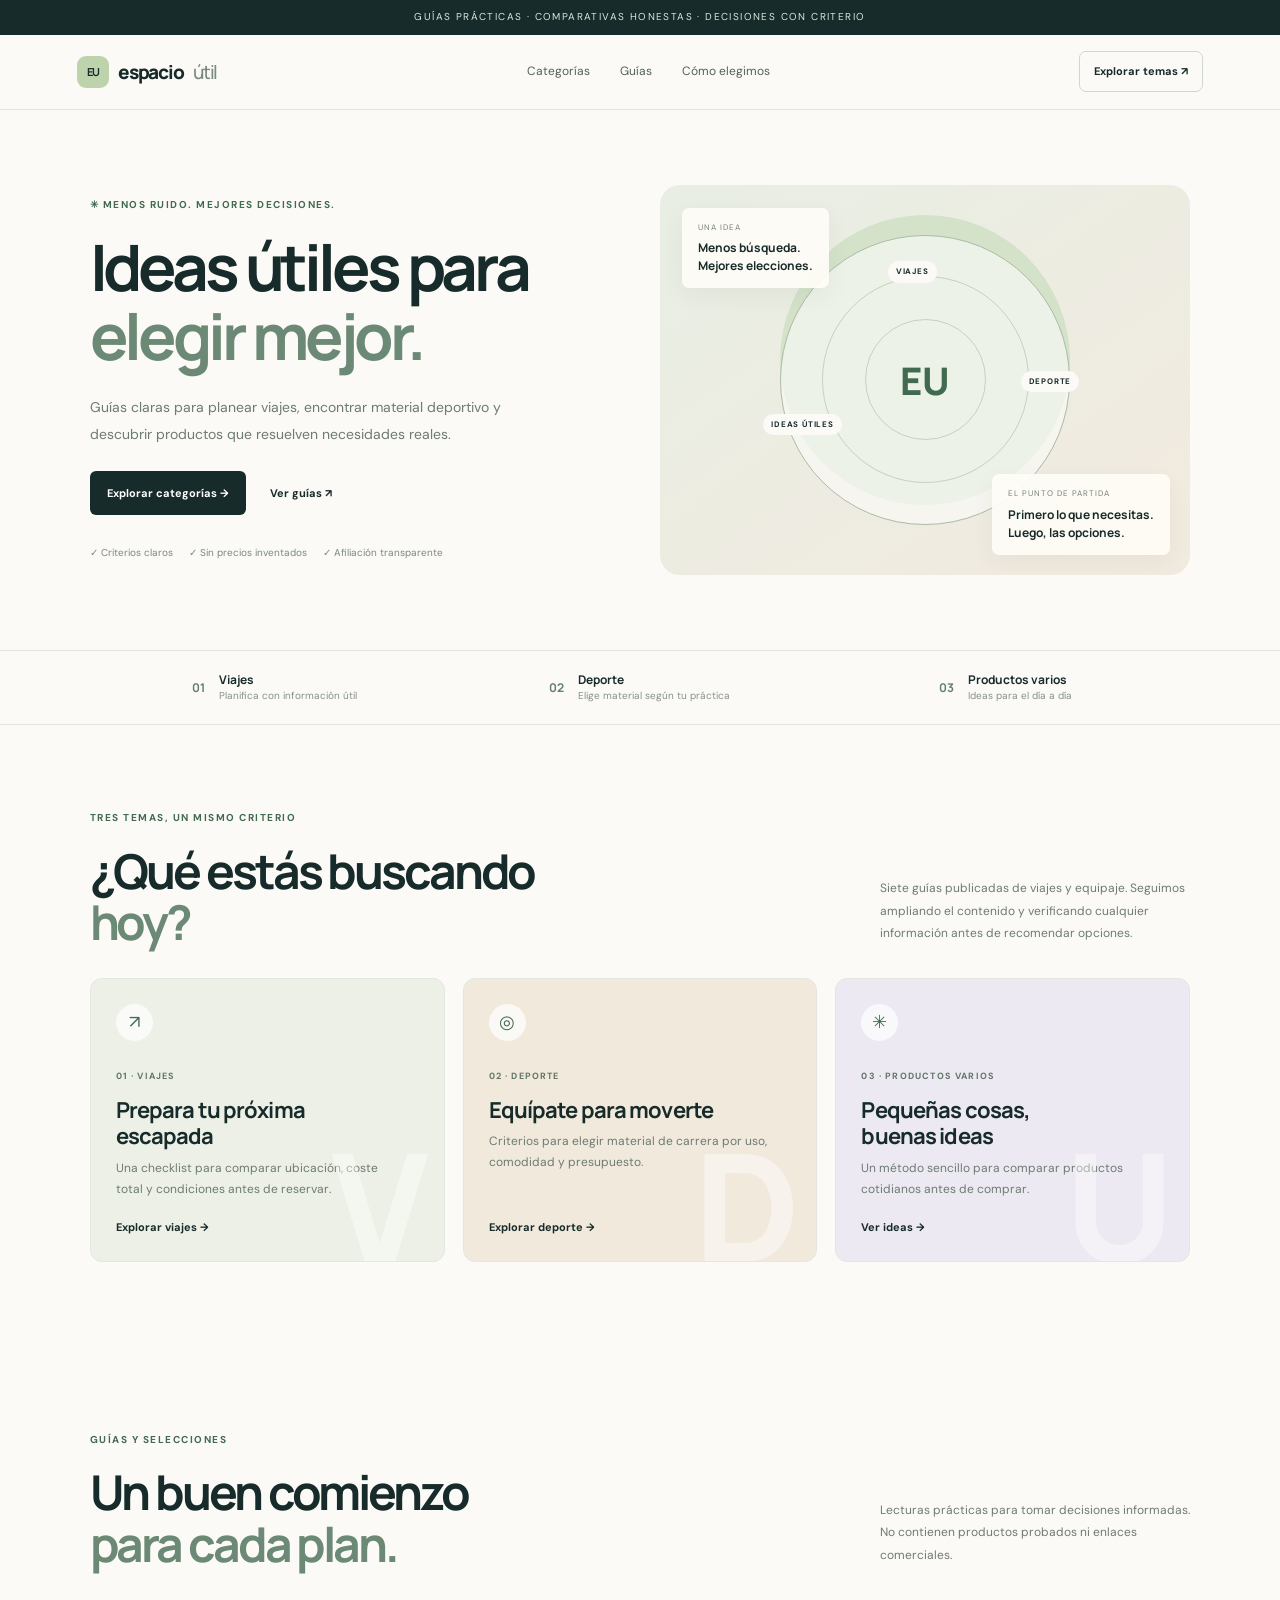
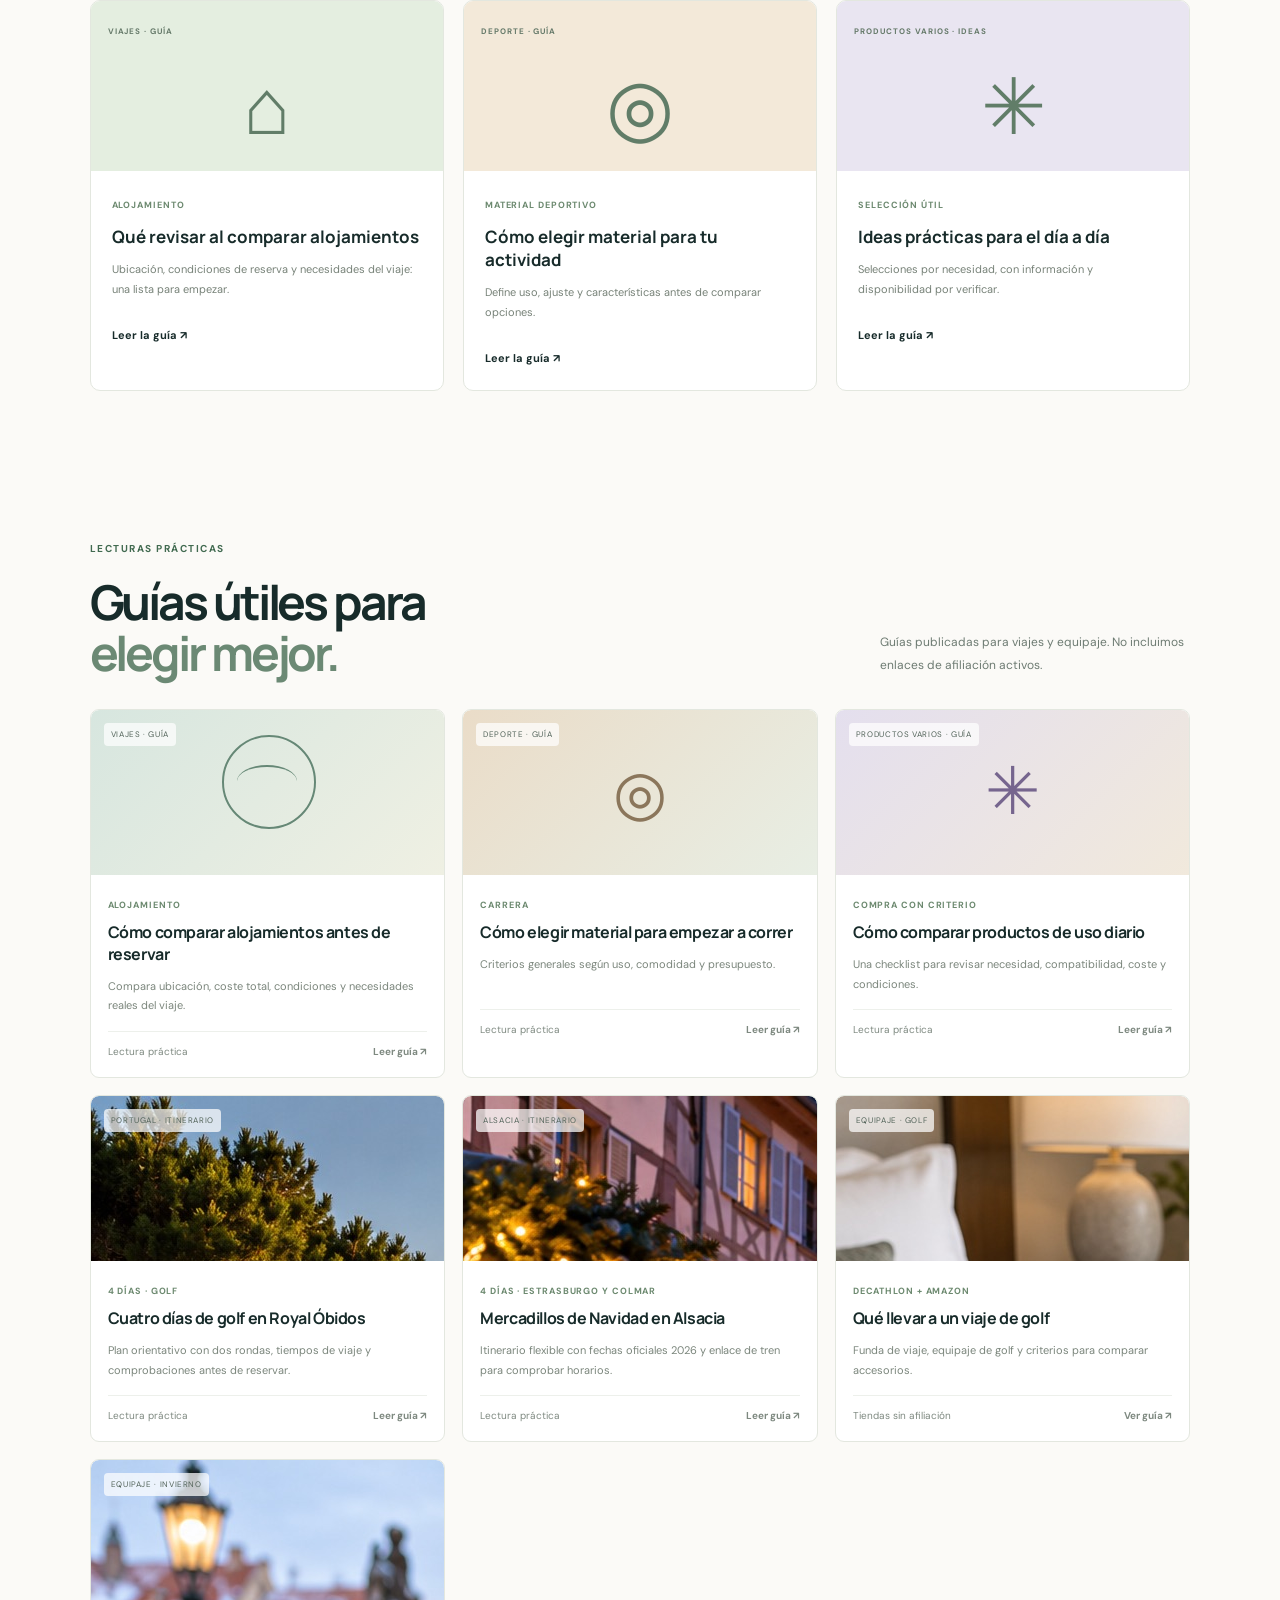
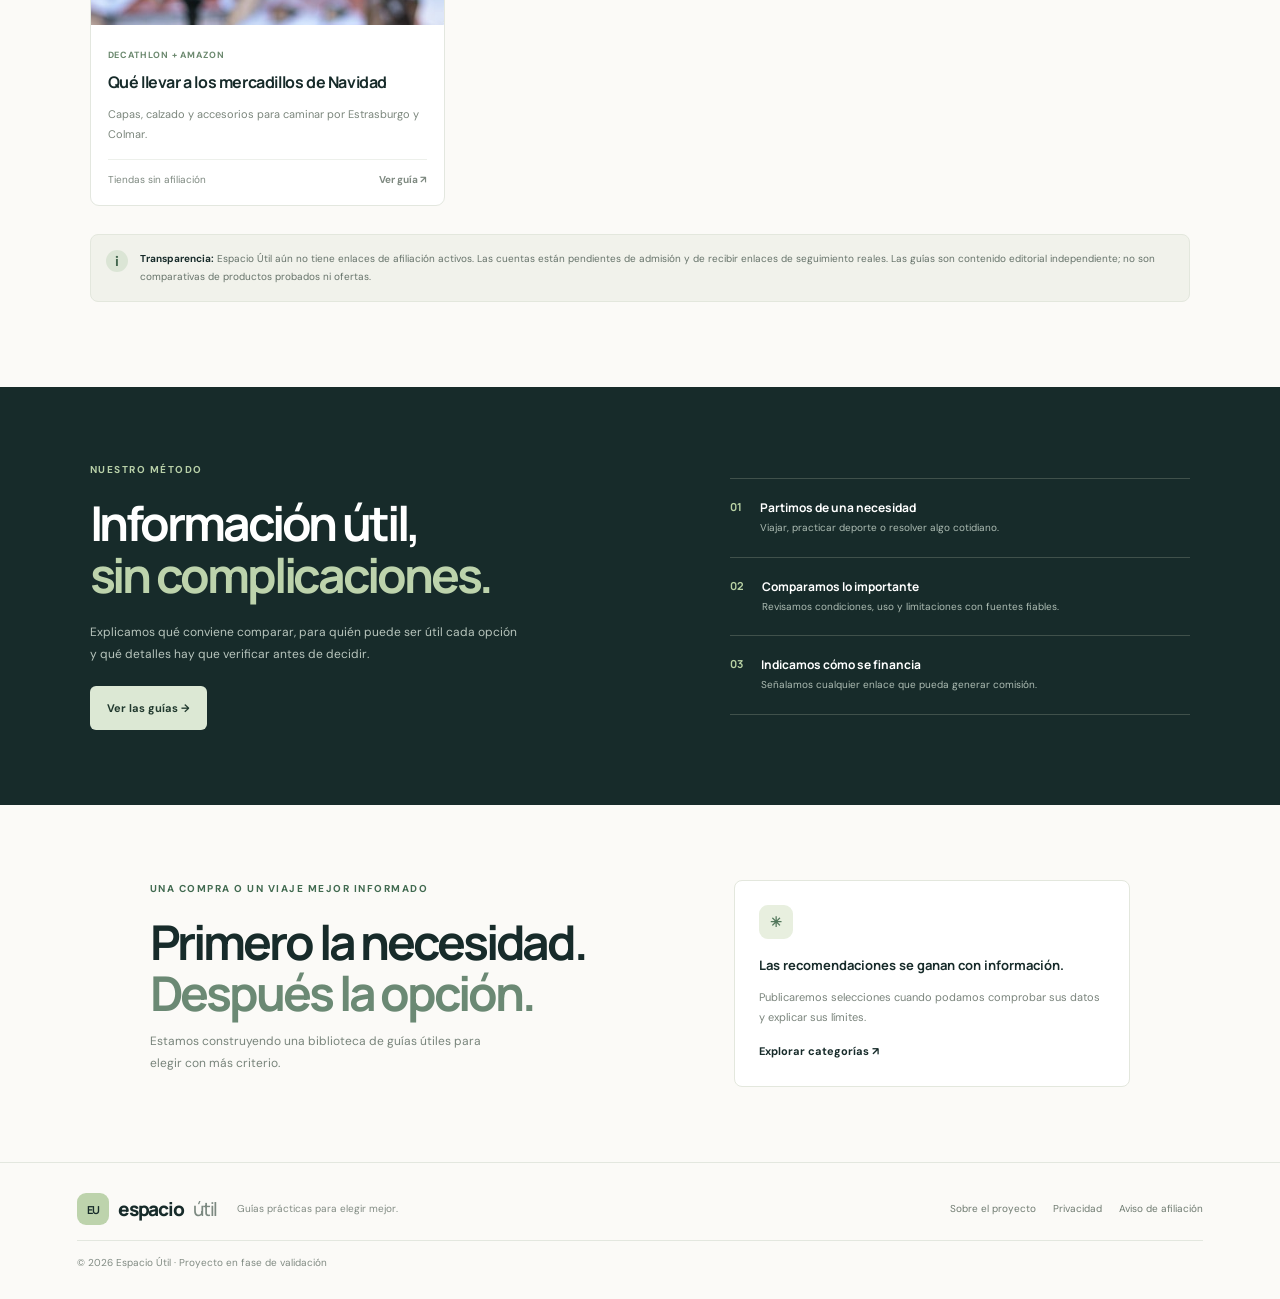
==== index.html @ 09617ba9 "Show editorial images on the guide cards" ====
<!doctype html>
<html lang="es">
<head>
<meta charset="utf-8"><meta name="viewport" content="width=device-width, initial-scale=1">
<meta name="description" content="Guías prácticas de viajes, deporte y productos útiles para elegir con criterio.">
<meta name="theme-color" content="#172b2a">
<title>Espacio Útil | Viajes, deporte y buenas ideas</title>
<link rel="preconnect" href="https://fonts.googleapis.com"><link rel="preconnect" href="https://fonts.gstatic.com" crossorigin>
<link href="https://fonts.googleapis.com/css2?family=DM+Sans:wght@400;500;600;700&family=Manrope:wght@500;600;700;800&display=swap" rel="stylesheet">
<link rel="stylesheet" href="styles.css"><link rel="stylesheet" href="categories.css?v=20261016-fotos">
</head>
<body>
<div class="top">GUÍAS PRÁCTICAS · COMPARATIVAS HONESTAS · DECISIONES CON CRITERIO</div>
<header><a class="brand" href="index.html"><b>EU</b> espacio<span>útil</span></a><nav id="nav"><a href="#categorias">Categorías</a><a href="#guias">Guías</a><a href="#metodo">Cómo elegimos</a></nav><a class="headcta" href="#categorias">Explorar temas ↗</a><button id="menu" aria-label="Abrir menú" aria-expanded="false">☰</button></header>
<main>
<section class="hero"><div><p class="eyebrow">✳ MENOS RUIDO. MEJORES DECISIONES.</p><h1>Ideas útiles para<br><em>elegir mejor.</em></h1><p class="intro">Guías claras para planear viajes, encontrar material deportivo y descubrir productos que resuelven necesidades reales.</p><div class="actions"><a class="btn" href="#categorias">Explorar categorías →</a><a class="link" href="#guias">Ver guías ↗</a></div><div class="trust"><span>✓ Criterios claros</span><span>✓ Sin precios inventados</span><span>✓ Afiliación transparente</span></div></div><div class="hero-art category-hero"><div class="note"><small>UNA IDEA</small><b>Menos búsqueda.<br>Mejores elecciones.</b></div><div class="category-orbit"><span>VIAJES</span><span>DEPORTE</span><span>IDEAS ÚTILES</span><b>EU</b></div><div class="tip"><small>EL PUNTO DE PARTIDA</small><b>Primero lo que necesitas.<br>Luego, las opciones.</b></div></div></section>
<section class="strip"><div><b>01</b><span><strong>Viajes</strong><small>Planifica con información útil</small></span></div><div><b>02</b><span><strong>Deporte</strong><small>Elige material según tu práctica</small></span></div><div><b>03</b><span><strong>Productos varios</strong><small>Ideas para el día a día</small></span></div></section>
<section class="section" id="categorias"><div class="heading"><div><p class="eyebrow">TRES TEMAS, UN MISMO CRITERIO</p><h2>¿Qué estás buscando<br><em>hoy?</em></h2></div><p>Siete guías publicadas de viajes y equipaje. Seguimos ampliando el contenido y verificando cualquier información antes de recomendar opciones.</p></div><div class="category-grid"><a class="category-card travel" href="guia-alojamiento.html"><span class="category-icon">↗</span><small>01 · VIAJES</small><h3>Prepara tu próxima escapada</h3><p>Una checklist para comparar ubicación, coste total y condiciones antes de reservar.</p><span class="category-link">Explorar viajes →</span><b class="category-mark">V</b></a><a class="category-card sport" href="guia-correr.html"><span class="category-icon">◎</span><small>02 · DEPORTE</small><h3>Equípate para moverte</h3><p>Criterios para elegir material de carrera por uso, comodidad y presupuesto.</p><span class="category-link">Explorar deporte →</span><b class="category-mark">D</b></a><a class="category-card assorted" href="guia-productos.html"><span class="category-icon">✳</span><small>03 · PRODUCTOS VARIOS</small><h3>Pequeñas cosas, buenas ideas</h3><p>Un método sencillo para comparar productos cotidianos antes de comprar.</p><span class="category-link">Ver ideas →</span><b class="category-mark">U</b></a></div></section><section class="section" id="guias"><div class="heading"><div><p class="eyebrow">GUÍAS Y SELECCIONES</p><h2>Un buen comienzo<br><em>para cada plan.</em></h2></div><p>Lecturas prácticas para tomar decisiones informadas. No contienen productos probados ni enlaces comerciales.</p></div><div class="guides category-guides"><article><div class="visual green"><span>VIAJES · GUÍA</span><div class="guide-symbol">⌂</div></div><div class="pad"><small>ALOJAMIENTO</small><h3>Qué revisar al comparar alojamientos</h3><p>Ubicación, condiciones de reserva y necesidades del viaje: una lista para empezar.</p><a class="arrow" href="guia-alojamiento.html">Leer la guía ↗</a></div></article><article><div class="visual sand"><span>DEPORTE · GUÍA</span><div class="guide-symbol">◎</div></div><div class="pad"><small>MATERIAL DEPORTIVO</small><h3>Cómo elegir material para tu actividad</h3><p>Define uso, ajuste y características antes de comparar opciones.</p><a class="arrow" href="guia-correr.html">Leer la guía ↗</a></div></article><article><div class="visual lilac"><span>PRODUCTOS VARIOS · IDEAS</span><div class="guide-symbol">✳</div></div><div class="pad"><small>SELECCIÓN ÚTIL</small><h3>Ideas prácticas para el día a día</h3><p>Selecciones por necesidad, con información y disponibilidad por verificar.</p><a class="arrow" href="guia-productos.html">Leer la guía ↗</a></div></article></div></section>
<section class="section products" id="productos"><div class="heading"><div><p class="eyebrow">LECTURAS PRÁCTICAS</p><h2>Guías útiles para<br><em>elegir mejor.</em></h2></div><p>Guías publicadas para viajes y equipaje. No incluimos enlaces de afiliación activos.</p></div><div class="grid" id="guias-publicadas">
<article class="product"><a class="guide-product-link" href="guia-alojamiento.html"><div class="art travel"><span class="tag">VIAJES · GUÍA</span><div class="shape travel"></div></div><div class="product-info"><small>ALOJAMIENTO</small><h3>Cómo comparar alojamientos antes de reservar</h3><p>Compara ubicación, coste total, condiciones y necesidades reales del viaje.</p><div class="product-meta"><span>Lectura práctica</span><span class="guide-read">Leer guía ↗</span></div></div></a></article>
<article class="product"><a class="guide-product-link" href="guia-correr.html"><div class="art sport"><span class="tag">DEPORTE · GUÍA</span><div class="shape sport"></div></div><div class="product-info"><small>CARRERA</small><h3>Cómo elegir material para empezar a correr</h3><p>Criterios generales según uso, comodidad y presupuesto.</p><div class="product-meta"><span>Lectura práctica</span><span class="guide-read">Leer guía ↗</span></div></div></a></article>
<article class="product"><a class="guide-product-link" href="guia-productos.html"><div class="art useful"><span class="tag">PRODUCTOS VARIOS · GUÍA</span><div class="shape useful"></div></div><div class="product-info"><small>COMPRA CON CRITERIO</small><h3>Cómo comparar productos de uso diario</h3><p>Una checklist para revisar necesidad, compatibilidad, coste y condiciones.</p><div class="product-meta"><span>Lectura práctica</span><span class="guide-read">Leer guía ↗</span></div></div></a></article>
<article class="product"><a class="guide-product-link" href="viaje-golf-royal-obidos.html"><div class="art travel"><span class="tag">PORTUGAL · ITINERARIO</span><img class="guide-card-photo" src="assets/golf-royal-obidos.jpg" alt="" loading="lazy" width="1536" height="1024"></div><div class="product-info"><small>4 DÍAS · GOLF</small><h3>Cuatro días de golf en Royal Óbidos</h3><p>Plan orientativo con dos rondas, tiempos de viaje y comprobaciones antes de reservar.</p><div class="product-meta"><span>Lectura práctica</span><span class="guide-read">Leer guía ↗</span></div></div></a></article>
<article class="product"><a class="guide-product-link" href="mercadillos-navidad-alsacia.html"><div class="art travel"><span class="tag">ALSACIA · ITINERARIO</span><img class="guide-card-photo" src="assets/mercadillos-alsacia.jpg" alt="" loading="lazy" width="1536" height="1024"></div><div class="product-info"><small>4 DÍAS · ESTRASBURGO Y COLMAR</small><h3>Mercadillos de Navidad en Alsacia</h3><p>Itinerario flexible con fechas oficiales 2026 y enlace de tren para comprobar horarios.</p><div class="product-meta"><span>Lectura práctica</span><span class="guide-read">Leer guía ↗</span></div></div></a></article>
<article class="product"><a class="guide-product-link" href="equipaje-golf-portugal.html"><div class="art sport"><span class="tag">EQUIPAJE · GOLF</span><img class="guide-card-photo" src="assets/equipaje-golf.jpg" alt="" loading="lazy" width="1536" height="1024"></div><div class="product-info"><small>DECATHLON + AMAZON</small><h3>Qué llevar a un viaje de golf</h3><p>Funda de viaje, equipaje de golf y criterios para comparar accesorios.</p><div class="product-meta"><span>Tiendas sin afiliación</span><span class="guide-read">Ver guía ↗</span></div></div></a></article>
<article class="product"><a class="guide-product-link" href="equipaje-mercadillos-navidad.html"><div class="art useful"><span class="tag">EQUIPAJE · INVIERNO</span><img class="guide-card-photo" src="assets/equipaje-invierno.jpg" alt="" loading="lazy" width="1536" height="1024"></div><div class="product-info"><small>DECATHLON + AMAZON</small><h3>Qué llevar a los mercadillos de Navidad</h3><p>Capas, calzado y accesorios para caminar por Estrasburgo y Colmar.</p><div class="product-meta"><span>Tiendas sin afiliación</span><span class="guide-read">Ver guía ↗</span></div></div></a></article></div><aside id="transparencia"><b>i</b><p><strong>Transparencia:</strong> Espacio Útil aún no tiene enlaces de afiliación activos. Las cuentas están pendientes de admisión y de recibir enlaces de seguimiento reales. Las guías son contenido editorial independiente; no son comparativas de productos probados ni ofertas.</p></aside></section>
<section class="method" id="metodo"><div><p class="eyebrow">NUESTRO MÉTODO</p><h2>Información útil,<br><em>sin complicaciones.</em></h2><p>Explicamos qué conviene comparar, para quién puede ser útil cada opción y qué detalles hay que verificar antes de decidir.</p><a class="btn light" href="#guias">Ver las guías →</a></div><div class="steps"><article><b>01</b><span><strong>Partimos de una necesidad</strong><small>Viajar, practicar deporte o resolver algo cotidiano.</small></span></article><article><b>02</b><span><strong>Comparamos lo importante</strong><small>Revisamos condiciones, uso y limitaciones con fuentes fiables.</small></span></article><article><b>03</b><span><strong>Indicamos cómo se financia</strong><small>Señalamos cualquier enlace que pueda generar comisión.</small></span></article></div></section>
<section class="last"><div><p class="eyebrow">UNA COMPRA O UN VIAJE MEJOR INFORMADO</p><h2>Primero la necesidad.<br><em>Después la opción.</em></h2><p>Estamos construyendo una biblioteca de guías útiles para elegir con más criterio.</p></div><aside><b>✳</b><strong>Las recomendaciones se ganan con información.</strong><p>Publicaremos selecciones cuando podamos comprobar sus datos y explicar sus límites.</p><a class="arrow" href="#categorias">Explorar categorías ↗</a></aside></section>
</main>
<footer><a class="brand" href="index.html"><b>EU</b> espacio<span>útil</span></a><p>Guías prácticas para elegir mejor.</p><div><a href="#metodo">Sobre el proyecto</a><a href="privacidad.html">Privacidad</a><a href="afiliacion.html">Aviso de afiliación</a></div><small>© <span id="year"></span> Espacio Útil · Proyecto en fase de validación</small></footer>
<script src="site.js?v=b5dfb23"></script>
</body></html>
---- styles.css ----
:root{--ink:#172b2a;--muted:#6d7b72;--paper:#fbfaf7;--line:#e3e7df;--green:#bdd3ac;--darkgreen:#416a50;--cream:#f1f2eb}*{box-sizing:border-box}html{scroll-behavior:smooth;scroll-padding-top:95px}body{margin:0;background:var(--paper);color:var(--ink);font:14px "DM Sans",Arial,sans-serif;line-height:1.65}a{color:inherit;text-decoration:none}.top{background:var(--ink);color:#dce7dc;text-align:center;padding:9px 12px;font-size:10px;letter-spacing:.14em}header{height:75px;padding:0 6vw;display:flex;align-items:center;justify-content:space-between;border-bottom:1px solid var(--line);position:sticky;top:0;background:#fbfaf7f2;backdrop-filter:blur(10px);z-index:9}.brand{display:flex;align-items:center;gap:9px;font:800 19px Manrope,Arial,sans-serif;letter-spacing:-.06em}.brand b{display:grid;place-items:center;width:32px;height:32px;border-radius:9px;background:var(--green);font-size:11px}.brand span{color:#7c8981;font-weight:500}nav{display:flex;gap:30px;font-size:12px;color:#52615b}nav a:hover,footer a:hover{color:var(--darkgreen)}.headcta{border:1px solid #cfd8cc;padding:10px 14px;border-radius:7px;font-size:11px;font-weight:700}#menu{display:none;background:none;border:0;font-size:22px;color:var(--ink)}.hero{max-width:1300px;margin:auto;padding:75px 7vw;display:grid;grid-template-columns:1fr 1fr;gap:40px;align-items:center}.eyebrow{font-size:10px;letter-spacing:.15em;font-weight:700;color:var(--darkgreen);margin:0 0 18px}.hero h1,h2{font:700 clamp(38px,5vw,64px)/1.08 Manrope,Arial,sans-serif;letter-spacing:-.065em;margin:0}.hero h1 em,h2 em{font-style:normal;color:#6b8974}.intro{max-width:470px;color:var(--muted);line-height:1.9;margin:24px 0}.actions{display:flex;align-items:center;gap:24px;flex-wrap:wrap}.btn{display:inline-block;background:var(--ink);color:white;padding:13px 17px;border-radius:6px;font-size:11px;font-weight:700;transition:transform .15s,background .15s}.btn:hover{background:#294844;transform:translateY(-1px)}.link,.arrow{font-size:11px;font-weight:700}.arrow:hover,.link:hover{text-decoration:underline}.trust{display:flex;gap:16px;flex-wrap:wrap;margin-top:30px;font-size:10px;color:#7b887d}.hero-art{height:390px;background:#e8eee4;border-radius:20px;position:relative;overflow:hidden;display:grid;place-items:center}.hero-art:before{content:"";position:absolute;width:290px;height:290px;background:#d4e2ca;border-radius:50%;top:30px}.note,.tip{position:absolute;z-index:2;background:#fffdf8e8;padding:13px 16px;border-radius:7px;box-shadow:0 8px 25px #23382b0d}.note{left:22px;top:23px}.tip{right:20px;bottom:20px}.note small,.tip small{display:block;color:#758277;font-size:8px;letter-spacing:.12em;margin-bottom:5px}.note b,.tip b{display:block;font:700 12px/1.5 Manrope,Arial}.scene{position:absolute;width:340px;height:245px;bottom:15px}.desk{position:absolute;bottom:64px;left:8px;width:324px;height:13px;background:#b78d68;border-radius:3px}.leg{position:absolute;bottom:0;width:9px;height:65px;background:#9d795c}.leg.l{left:45px}.leg.r{right:45px}.monitor{position:absolute;left:91px;top:5px;width:160px}.screen{height:110px;background:#263b39;border:7px solid #1c2e2d;border-radius:7px;position:relative}.screen i{position:absolute;left:12px;top:20px;width:48px;height:4px;background:#9bb88d;border-radius:4px;box-shadow:0 12px 0 #d9b580,0 24px 0 #6e9278}.screen i:nth-child(2){left:82px;top:35px;width:42px;height:34px;border:1px solid #718b7c;background:transparent;box-shadow:none}.screen i:nth-child(3){left:82px;top:72px;width:42px;height:3px;box-shadow:none}.neck{width:12px;height:22px;background:#778e83;margin:auto}.foot{width:50px;height:5px;background:#778e83;margin:auto;border-radius:5px}.keyboard{position:absolute;left:98px;bottom:88px;width:130px;height:12px;background:#e9e8dc;border-radius:4px;transform:skewX(-14deg)}.mug{position:absolute;right:22px;bottom:87px;width:28px;height:31px;background:#d8b486;border-radius:4px 4px 8px 8px}.plant{position:absolute;left:20px;bottom:78px;width:48px;height:62px}.plant b{position:absolute;bottom:0;left:7px;width:33px;height:25px;background:#cda77d;border-radius:4px 4px 10px 10px}.plant i{position:absolute;bottom:22px;left:12px;width:15px;height:31px;background:#62856a;border-radius:100% 0 100% 0;transform:rotate(-30deg)}.plant i:nth-child(2){left:24px;transform:rotate(20deg);height:38px}.plant i:nth-child(3){left:1px;transform:rotate(-60deg);height:25px}.strip{display:grid;grid-template-columns:repeat(3,1fr);border-top:1px solid var(--line);border-bottom:1px solid var(--line);padding:20px 8vw;gap:20px}.strip>div{display:flex;gap:14px;align-items:center;justify-content:center}.strip>div>b{font:700 12px Manrope;color:#63806c}.strip strong,.strip small{display:block}.strip strong{font:700 12px Manrope}.strip small{font-size:10px;color:#879087}.section{padding:85px 7vw;max-width:1400px;margin:auto}.heading{display:flex;align-items:flex-end;justify-content:space-between;gap:30px;margin-bottom:30px}.heading h2,.last h2,.method h2{font-size:clamp(32px,4vw,48px)}.heading>p{max-width:310px;color:var(--muted);font-size:12px;line-height:1.9;margin:0 0 3px}.guides{display:grid;grid-template-columns:repeat(3,1fr);gap:19px}.guides article{background:#fff;border:1px solid var(--line);border-radius:10px;overflow:hidden;transition:transform .2s,box-shadow .2s}.guides article:hover{transform:translateY(-3px);box-shadow:0 12px 35px #25392b0b}.visual{height:195px;position:relative;overflow:hidden;padding:17px}.visual>span{font-size:8px;letter-spacing:.12em;font-weight:700;color:#667a6a}.visual.green{background:#e4eee0}.visual.sand{background:#f3e9d9}.visual.lilac{background:#e9e5f1}.mini-screen{position:absolute;width:155px;height:94px;left:50%;top:59px;transform:translateX(-50%);border:8px solid #293d38;border-radius:7px;background:linear-gradient(135deg,#38554a,#172b2a);box-shadow:0 18px 0 -5px #a4b49c}.mini-screen:before{content:"";position:absolute;top:16px;left:13px;width:45px;height:4px;background:#b8d0a8;box-shadow:0 12px 0 #dfc49b,0 24px 0 #80a28c}.lamp{position:absolute;left:50%;top:45px;width:150px;height:130px;transform:translateX(-50%)}.lamp:before{content:"";position:absolute;left:72px;top:6px;width:7px;height:102px;background:#5f7063;transform:rotate(25deg);transform-origin:top}.lamp:after{content:"";position:absolute;top:0;left:60px;width:55px;height:18px;border-radius:5px 14px 4px 4px;background:#c08f58;transform:rotate(25deg)}.lamp i{position:absolute;bottom:2px;left:40px;width:82px;height:7px;border-radius:8px;background:#8d9d87}.phones{position:absolute;left:50%;top:64px;transform:translateX(-50%);width:110px;height:70px}.phones:before,.phones:after{content:"";position:absolute;width:39px;height:62px;border:5px solid #3c4b49;border-radius:9px;background:#c9d8c7;transform:rotate(-13deg)}.phones:after{left:53px;top:-10px;transform:rotate(12deg);background:#d7c8b3}.pad{padding:21px}.pad>small,.product-info>small{font-size:9px;letter-spacing:.1em;color:#6c896f;font-weight:700}.pad h3{font:700 17px/1.35 Manrope,Arial;margin:11px 0}.pad p{font-size:11px;color:#778278;line-height:1.8;min-height:50px}.pad .arrow{display:inline-block;margin-top:5px}.products{padding-top:65px}.filters{display:flex;align-items:center;gap:8px;flex-wrap:wrap;border-bottom:1px solid var(--line);padding-bottom:17px;margin-bottom:22px}.filters button,.filters input{font:500 11px "DM Sans",Arial;border:1px solid var(--line);border-radius:6px;background:transparent;color:#5f6d63;padding:10px 14px}.filters button{cursor:pointer}.filters button:hover,.filters button.active{background:var(--ink);border-color:var(--ink);color:white}.filters input{margin-left:auto;min-width:220px;background:white;outline:none}.filters input:focus{border-color:#8ca994}.grid{display:grid;grid-template-columns:repeat(3,1fr);gap:17px}.product{background:#fff;border:1px solid var(--line);border-radius:9px;overflow:hidden}.art{height:155px;position:relative;display:grid;place-items:center;background:#e8eee4}.art.lamp{background:#f2e9d9}.art.audio{background:#e9e5f1}.art.mat{background:#e4eae7}.art .tag{position:absolute;top:13px;left:13px;font-size:8px;letter-spacing:.08em;background:#ffffffb8;padding:5px 7px;border-radius:4px;color:#53645a}.shape.stand{width:112px;height:53px;border:9px solid #9aaa9d;border-bottom-width:6px;border-radius:6px 6px 2px 2px;transform:skew(-12deg);position:relative}.shape.stand:after{content:"";position:absolute;left:10px;right:10px;bottom:-27px;height:22px;border-left:7px solid #7b8a80;border-right:7px solid #7b8a80}.shape.lamp{height:76px;width:100px;background:transparent;border-top:7px solid #bf965f;border-right:6px solid #bf965f;border-radius:0 60px 0 0;transform:rotate(25deg);position:relative}.shape.lamp:after{content:"";position:absolute;right:-18px;top:-13px;width:32px;height:12px;background:#bf965f;border-radius:4px}.shape.audio{height:52px;width:60px;border:8px solid #646d79;border-top-color:#646d79;border-radius:18px 18px 25px 25px;position:relative}.shape.audio:before,.shape.audio:after{content:"";position:absolute;top:8px;width:13px;height:31px;border-radius:6px;background:#777f8d}.shape.audio:before{left:-15px}.shape.audio:after{right:-15px}.shape.mat{height:62px;width:110px;background:#8eaa97;border-radius:5px;box-shadow:12px 9px 0 #ffffff80;transform:rotate(-7deg)}.product-info{padding:17px}.product-info h3{font:700 15px/1.4 Manrope,Arial;margin:7px 0}.product-info p{font-size:11px;line-height:1.8;color:#7b867c;min-height:43px}.product-meta{display:flex;align-items:center;justify-content:space-between;border-top:1px solid #edf0eb;padding-top:12px;gap:8px}.product-meta span{font-size:10px;color:#7e8980}.product-meta button{font:700 10px "DM Sans",Arial;border:0;background:#e7eae4;color:#7d867d;padding:9px;border-radius:5px}.products>aside,.last aside{display:flex;gap:12px;align-items:flex-start;background:#f1f2eb;border:1px solid #e3e7dd;padding:15px;border-radius:8px;margin-top:23px}.products>aside>b{display:grid;place-items:center;flex:0 0 22px;height:22px;border-radius:50%;background:#dbe5d5;color:#43664e}.products>aside p{font-size:10px;color:#66736a;line-height:1.8;margin:0}.products>aside p strong{color:var(--ink)}.method{background:var(--ink);color:white;padding:75px 7vw;display:grid;grid-template-columns:1fr .8fr;gap:65px;align-items:center}.method>div{max-width:580px}.method .eyebrow{color:#b8d0a8}.method h2{color:white}.method h2 em{color:#bdd3ac}.method>div>p:not(.eyebrow){color:#b8c5bd;font-size:12px;line-height:1.9;max-width:430px;margin:20px 0}.light{background:#dce8d4;color:#21392e}.steps article{display:flex;gap:18px;padding:20px 0;border-bottom:1px solid #40514b}.steps article:first-child{border-top:1px solid #40514b}.steps article>b{font:700 11px Manrope;color:#b9d2a4}.steps strong,.steps small{display:block}.steps strong{font:700 12px Manrope}.steps small{font-size:10px;color:#aebdb4;margin-top:4px}.last{max-width:1160px;margin:auto;padding:75px 7vw;display:grid;grid-template-columns:1fr .75fr;gap:55px;align-items:center}.last>div>p:last-child{font-size:12px;color:#78847b;max-width:360px;line-height:1.8}.last aside{display:block;background:white;margin:0;padding:24px}.last aside>b{display:grid;place-items:center;width:34px;height:34px;background:#e8efdf;color:#52775b;border-radius:9px;margin-bottom:15px}.last aside strong{font:700 13px Manrope}.last aside p{font-size:11px;color:#7a847c;line-height:1.8}footer{padding:28px 6vw;border-top:1px solid var(--line);display:grid;grid-template-columns:auto 1fr auto;gap:12px 20px;align-items:center}footer p,footer small{font-size:10px;color:#818b83}footer div{display:flex;gap:17px;font-size:10px;color:#6f7b71}footer small{grid-column:1/-1;border-top:1px solid var(--line);padding-top:14px}.legal{max-width:800px;margin:65px auto;padding:0 24px 70px}.legal h1{font:700 40px Manrope,Arial;letter-spacing:-.06em}.legal p{color:#66736a;font-size:14px;line-height:1.9}.legal a{text-decoration:underline;color:#426b52}@media(max-width:850px){.hero{grid-template-columns:1fr}.hero-art{max-width:600px;width:100%;margin:auto}.guides{grid-template-columns:1fr 1fr}.guides article:first-child{grid-column:1/-1}.grid{grid-template-columns:repeat(2,1fr)}.heading{display:block}.heading>p{max-width:500px;margin-top:15px}.method,.last{grid-template-columns:1fr;gap:35px}footer{grid-template-columns:auto 1fr}footer div{grid-column:1/-1;flex-wrap:wrap}}@media(max-width:560px){.top{font-size:8px;letter-spacing:.08em}header{height:64px;padding:0 20px}nav,.headcta{display:none}#menu{display:block}nav.open{display:flex;position:absolute;top:63px;left:0;right:0;background:var(--paper);padding:14px 22px;border-bottom:1px solid var(--line);flex-direction:column;gap:14px}.hero{padding:42px 20px}.hero h1{font-size:42px}.hero-art{height:320px}.scene{transform:scale(.8);transform-origin:bottom center;bottom:0}.note{left:8px;top:14px}.tip{right:8px;bottom:14px}.trust{gap:9px}.strip{grid-template-columns:1fr;padding:18px 24px;gap:13px}.strip>div{justify-content:flex-start}.section{padding:56px 20px}.heading h2,.last h2,.method h2{font-size:34px}.guides,.grid{grid-template-columns:1fr}.guides article:first-child{grid-column:auto}.visual{height:190px}.filters input{width:100%;margin-left:0}.method,.last{padding:56px 20px}footer{padding:25px 20px;grid-template-columns:1fr}footer div,footer small{grid-column:1}footer div{gap:12px 16px}.legal h1{font-size:34px}}
---- categories.css ----
/* Category refresh: three equal editorial themes, tuned for small screens. */
.category-hero{background:linear-gradient(145deg,#e8eee4,#f2eadf)}
.category-orbit{position:relative;z-index:1;width:min(70%,290px);aspect-ratio:1;border:1px solid #aabca4;border-radius:50%;display:grid;place-items:center;background:#fbfaf7a8}
.category-orbit:before,.category-orbit:after{content:"";position:absolute;border:1px solid #c6d1be;border-radius:50%}
.category-orbit:before{inset:14%}.category-orbit:after{inset:29%}
.category-orbit b{font:800 38px Manrope,Arial;color:#416a50;z-index:1}
.category-orbit span{position:absolute;background:#fbfaf7;padding:4px 8px;border-radius:20px;font-size:8px;font-weight:700;letter-spacing:.1em}
.category-orbit span:nth-child(1){top:9%;left:37%}.category-orbit span:nth-child(2){right:-10px;top:47%}.category-orbit span:nth-child(3){left:-18px;top:62%}
.category-grid{display:grid;grid-template-columns:repeat(3,1fr);gap:18px}
.category-card{position:relative;overflow:hidden;min-height:280px;padding:25px;border-radius:12px;border:1px solid var(--line);background:#e9efe5;display:flex;flex-direction:column;align-items:flex-start;transition:transform .2s,box-shadow .2s}
.category-card:hover{transform:translateY(-3px);box-shadow:0 12px 35px #25392b12}
.category-card.travel{background:#edf0e6}.category-card.sport{background:#f1e9dc}.category-card.assorted{background:#ece9f2}
.category-card>small{font-size:9px;letter-spacing:.13em;font-weight:700;color:#607665;margin-top:28px}
.category-card h3{font:700 22px/1.2 Manrope,Arial;letter-spacing:-.04em;margin:13px 0 8px;max-width:230px}
.category-card p{font-size:12px;color:#6d7b72;line-height:1.75;max-width:280px;margin:0 0 18px}
.category-icon{display:grid;place-items:center;width:37px;height:37px;background:#ffffffb8;border-radius:50%;font-size:18px;color:#416a50}
.category-link{font-size:11px;font-weight:700;margin-top:auto}
.category-mark{position:absolute;right:15px;bottom:-46px;font:800 150px Manrope,Arial;color:#ffffff6b;pointer-events:none}
.category-guides .visual{height:170px}.guide-symbol{position:absolute;inset:35px 0 0;display:grid;place-items:center;font:400 78px Manrope,Arial;color:#617d68}
#transparencia{margin-top:28px}
.art.travel{background:linear-gradient(135deg,#d7e6df,#eff0e3)}.art.sport{background:linear-gradient(135deg,#eadcc8,#e8eee4)}.art.useful{background:linear-gradient(135deg,#e4dfee,#f1e9dc)}
.shape.travel:before{content:"";position:absolute;width:90px;height:90px;border:2px solid #668876;border-radius:50%;left:calc(50% - 45px);top:25px}
.shape.travel:after{content:"";position:absolute;width:60px;height:30px;border-top:2px solid #668876;border-radius:50%;left:calc(50% - 30px);top:55px}
.shape.sport:before{content:"◎";position:absolute;inset:8px;display:grid;place-items:center;font-size:62px;color:#8b765b}
.shape.useful:before{content:"✳";position:absolute;inset:5px;display:grid;place-items:center;font-size:66px;color:#76658e}
@media(max-width:850px){.category-grid{grid-template-columns:1fr 1fr}.category-card:last-child{grid-column:1/-1;min-height:230px}}
@media(max-width:600px){.category-grid{grid-template-columns:1fr}.category-card:last-child{grid-column:auto}.category-card{min-height:240px}.category-orbit span:nth-child(2){right:-22px}.category-orbit span:nth-child(3){left:-28px}.category-hero{height:330px}}

/* Published editorial guides */
.article-page{max-width:900px;margin:0 auto;padding:35px 24px 90px}
.article-breadcrumb{font-size:11px;color:#78847b;margin-bottom:32px}.article-breadcrumb a:hover{text-decoration:underline}
.article-page>article{max-width:720px;margin:0 auto}.article-page h1{font:700 clamp(36px,6vw,58px)/1.1 Manrope,Arial;letter-spacing:-.06em;margin:0 0 20px}
.article-lead{font-size:18px;line-height:1.65;color:#68766d;max-width:680px}
.article-meta{font-size:10px;letter-spacing:.08em;text-transform:uppercase;color:#879087;border-bottom:1px solid var(--line);padding:18px 0 24px;margin-bottom:28px}
.article-content{font-size:15px;line-height:1.85;color:#34443d}.article-content h2{font:700 25px/1.25 Manrope,Arial;letter-spacing:-.04em;margin:36px 0 12px;color:var(--ink)}
.article-content p{margin:0 0 16px}.article-content ul{padding-left:22px;margin:10px 0 20px}.article-content li{padding:3px 0}
.article-check{background:#edf1e9;border:1px solid #dbe4d7;border-radius:10px;padding:20px 24px;margin:30px 0}
.article-check h3{font:700 17px Manrope,Arial;margin:0 0 8px}.article-disclosure{display:block;background:#f3f0e8;border-left:3px solid #8da486;padding:16px 20px;margin-top:38px;border-radius:0 8px 8px 0}
.article-disclosure b{font:700 12px Manrope,Arial}.article-disclosure p{font-size:12px;margin:6px 0 0;color:#657168}
.article-next{display:flex;justify-content:space-between;gap:16px;margin-top:24px;font-size:11px;font-weight:700}
.guide-product-link{display:block;height:100%}.guide-product-link:hover h3{text-decoration:underline}.guide-read{font-weight:700;color:var(--darkgreen)}
@media(max-width:600px){.article-page{padding:26px 20px 60px}.article-content{font-size:14px}.article-content h2{font-size:21px}.article-next{flex-direction:column}}

/* Static published-guide cards */
#guias-publicadas .product{transition:transform .18s,box-shadow .18s}
#guias-publicadas .product:hover{transform:translateY(-3px);box-shadow:0 12px 30px #25392b12}
#guias-publicadas .product-info h3{font:700 16px/1.35 Manrope,Arial;letter-spacing:-.025em}
#guias-publicadas .art{height:165px;position:relative;overflow:hidden;border-radius:8px 8px 0 0}
#guias-publicadas .tag{position:absolute;z-index:2}
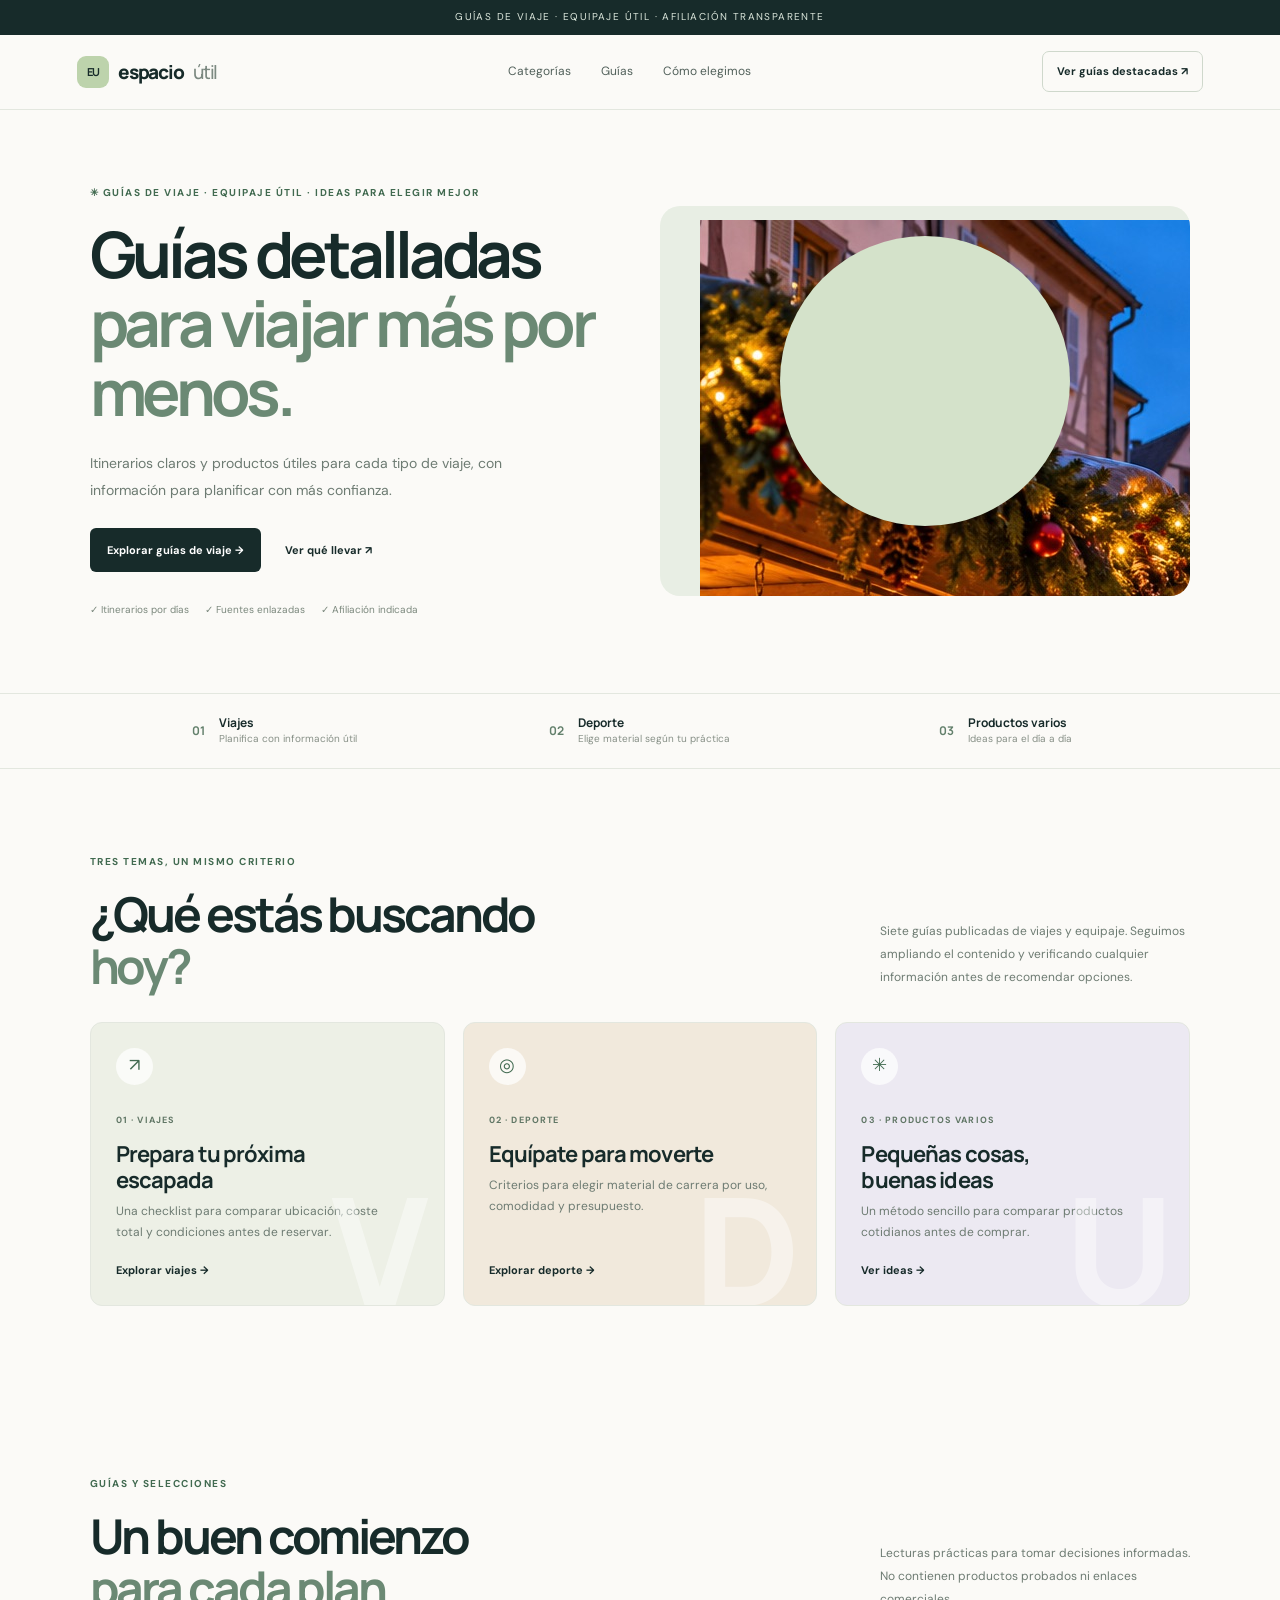
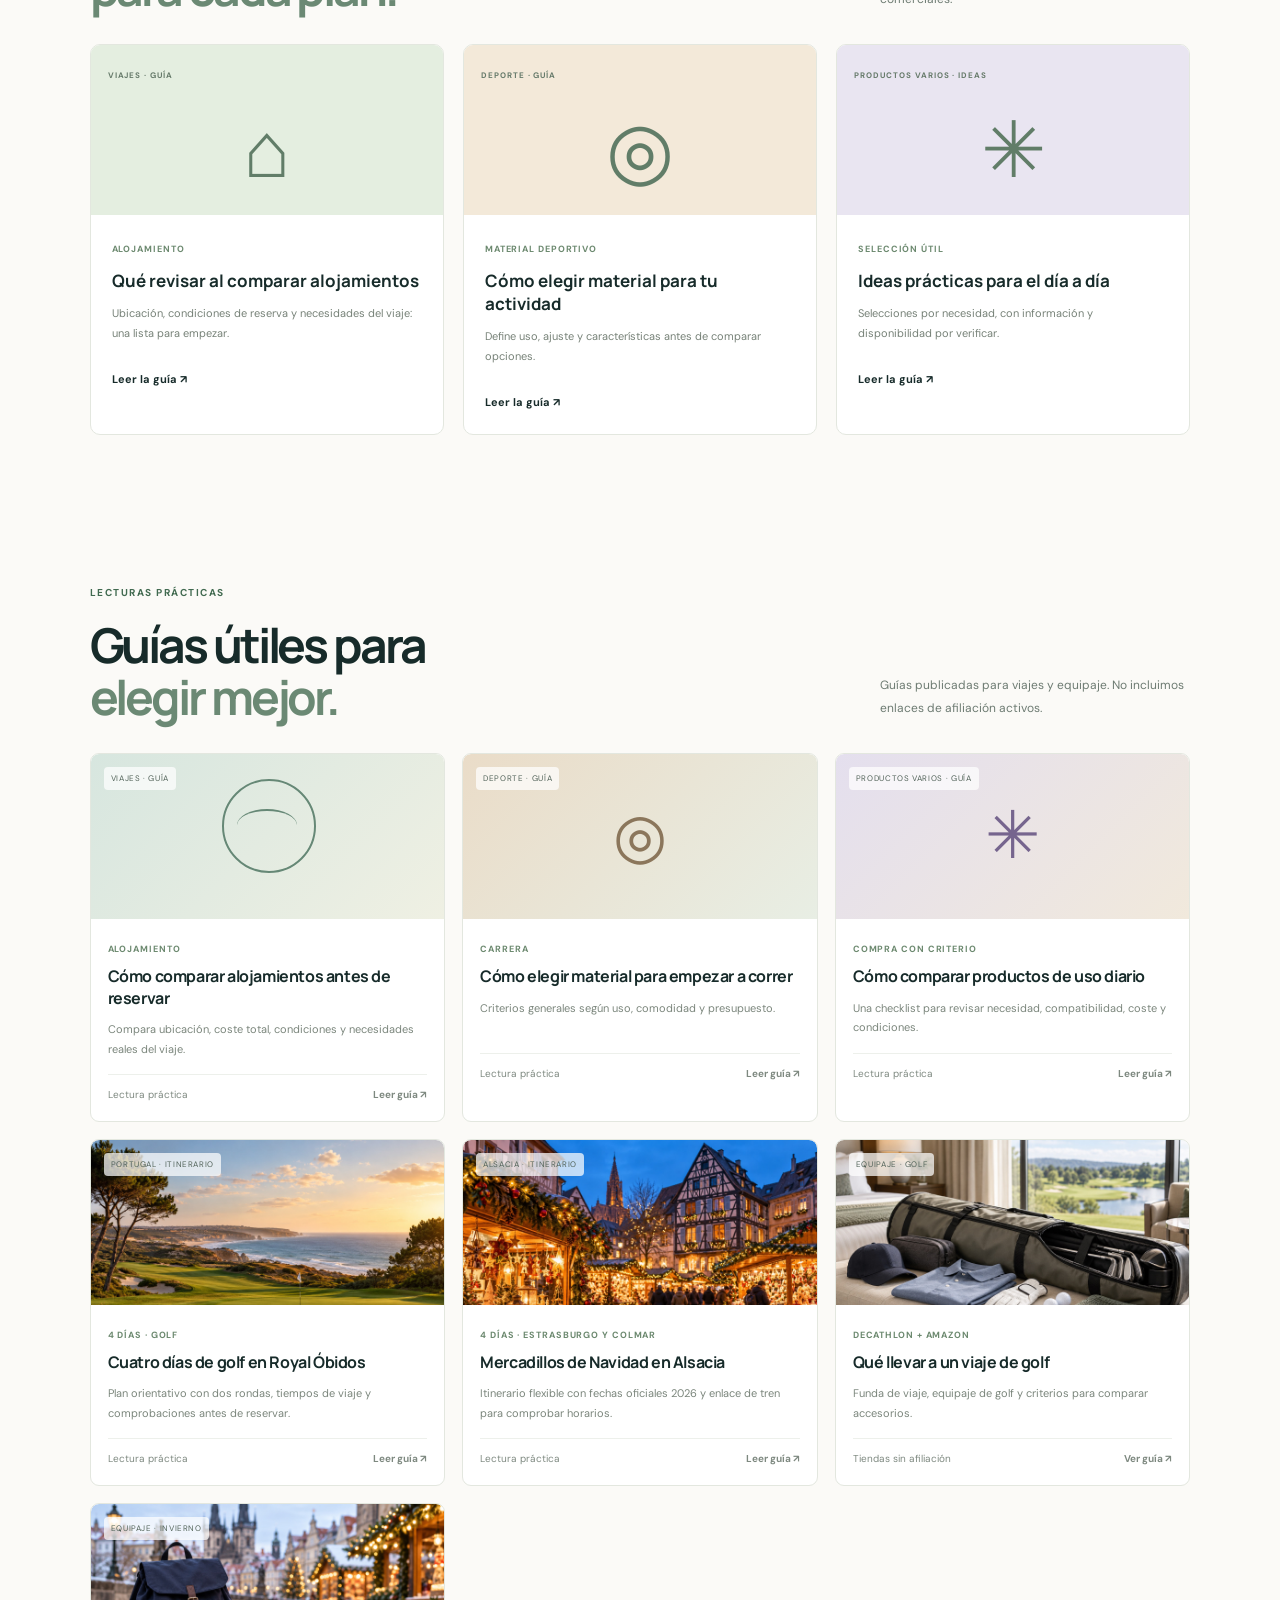
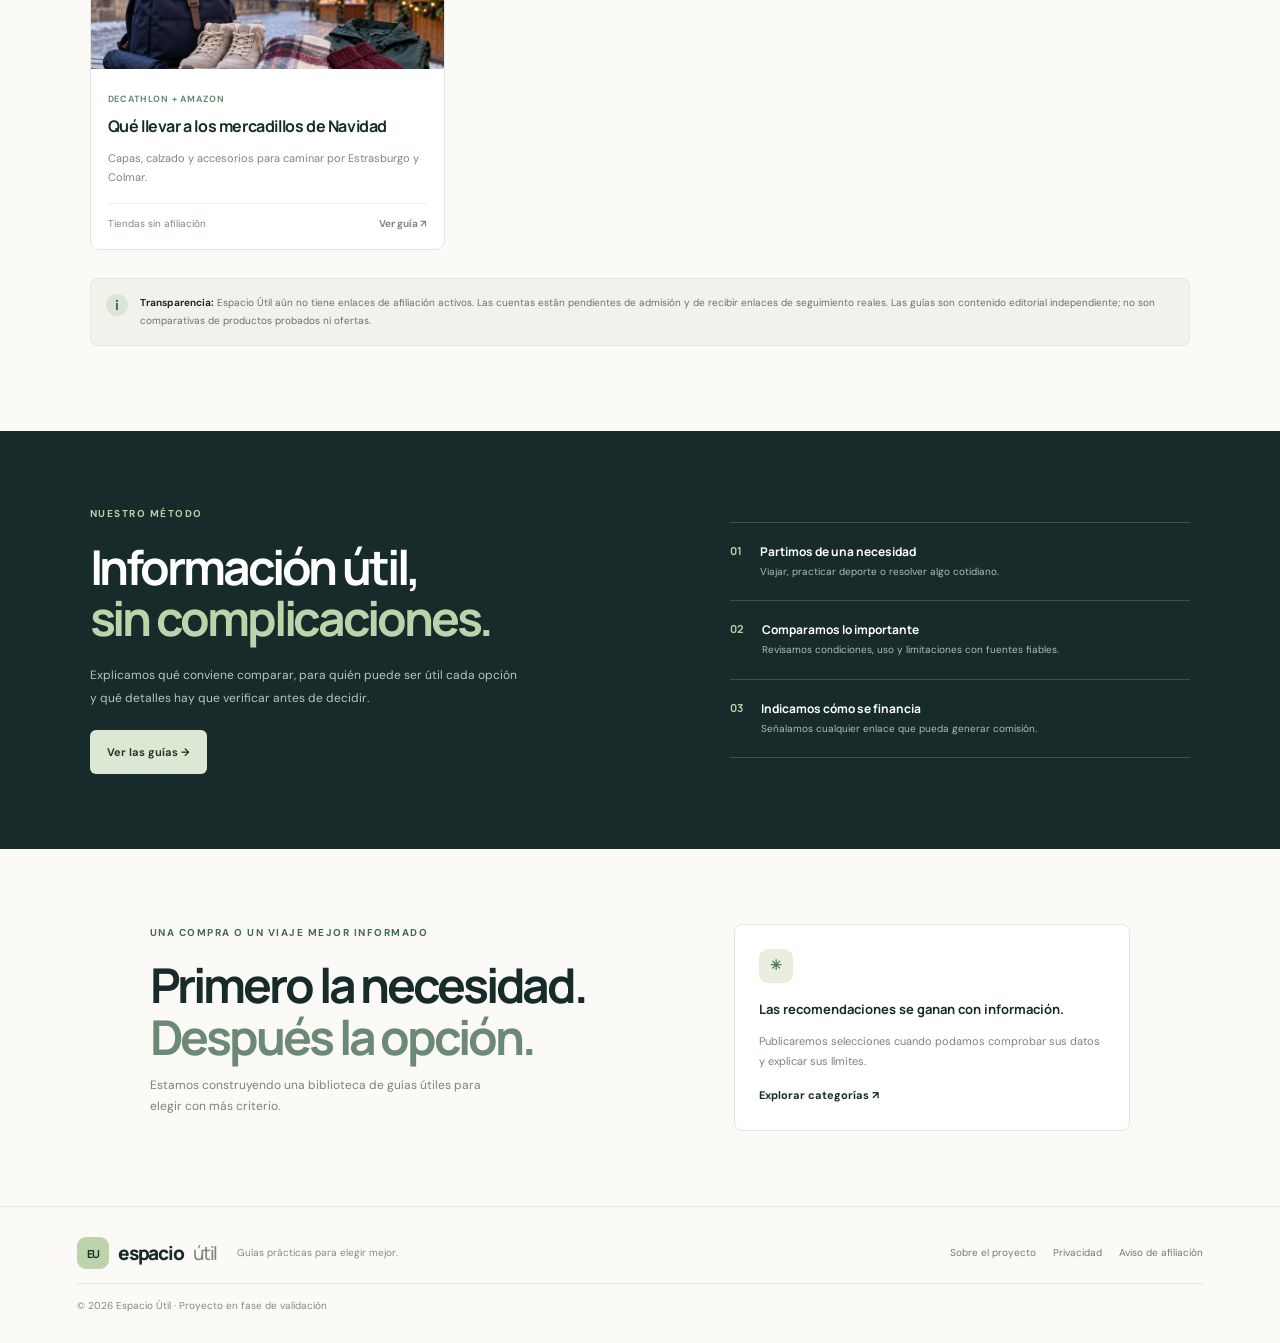
==== commit c11b5104: "Make homepage more direct and photo-led" ====
--- a/index.html
+++ b/index.html
@@ -2,18 +2,18 @@
 <html lang="es">
 <head>
 <meta charset="utf-8"><meta name="viewport" content="width=device-width, initial-scale=1">
-<meta name="description" content="Guías prácticas de viajes, deporte y productos útiles para elegir con criterio.">
+<meta name="description" content="Guías detalladas para viajar más por menos y productos útiles para cada tipo de viaje, con fuentes y consejos prácticos.">
 <meta name="theme-color" content="#172b2a">
-<title>Espacio Útil | Viajes, deporte y buenas ideas</title>
+<title>Viajes económicos y productos útiles para cada viaje | Espacio Útil</title>
 <link rel="preconnect" href="https://fonts.googleapis.com"><link rel="preconnect" href="https://fonts.gstatic.com" crossorigin>
 <link href="https://fonts.googleapis.com/css2?family=DM+Sans:wght@400;500;600;700&family=Manrope:wght@500;600;700;800&display=swap" rel="stylesheet">
-<link rel="stylesheet" href="styles.css"><link rel="stylesheet" href="categories.css?v=20261016-fotos">
+<link rel="stylesheet" href="styles.css"><link rel="stylesheet" href="categories.css?v=20261016-home-v1">
 </head>
 <body>
-<div class="top">GUÍAS PRÁCTICAS · COMPARATIVAS HONESTAS · DECISIONES CON CRITERIO</div>
-<header><a class="brand" href="index.html"><b>EU</b> espacio<span>útil</span></a><nav id="nav"><a href="#categorias">Categorías</a><a href="#guias">Guías</a><a href="#metodo">Cómo elegimos</a></nav><a class="headcta" href="#categorias">Explorar temas ↗</a><button id="menu" aria-label="Abrir menú" aria-expanded="false">☰</button></header>
+<div class="top">GUÍAS DE VIAJE · EQUIPAJE ÚTIL · AFILIACIÓN TRANSPARENTE</div>
+<header><a class="brand" href="index.html"><b>EU</b> espacio<span>útil</span></a><nav id="nav"><a href="#categorias">Categorías</a><a href="#guias">Guías</a><a href="#metodo">Cómo elegimos</a></nav><a class="headcta" href="#guias-publicadas">Ver guías destacadas ↗</a><button id="menu" aria-label="Abrir menú" aria-expanded="false">☰</button></header>
 <main>
-<section class="hero"><div><p class="eyebrow">✳ MENOS RUIDO. MEJORES DECISIONES.</p><h1>Ideas útiles para<br><em>elegir mejor.</em></h1><p class="intro">Guías claras para planear viajes, encontrar material deportivo y descubrir productos que resuelven necesidades reales.</p><div class="actions"><a class="btn" href="#categorias">Explorar categorías →</a><a class="link" href="#guias">Ver guías ↗</a></div><div class="trust"><span>✓ Criterios claros</span><span>✓ Sin precios inventados</span><span>✓ Afiliación transparente</span></div></div><div class="hero-art category-hero"><div class="note"><small>UNA IDEA</small><b>Menos búsqueda.<br>Mejores elecciones.</b></div><div class="category-orbit"><span>VIAJES</span><span>DEPORTE</span><span>IDEAS ÚTILES</span><b>EU</b></div><div class="tip"><small>EL PUNTO DE PARTIDA</small><b>Primero lo que necesitas.<br>Luego, las opciones.</b></div></div></section>
+<section class="hero home-hero"><div class="home-hero-copy"><p class="eyebrow">✳ GUÍAS DE VIAJE · EQUIPAJE ÚTIL · IDEAS PARA ELEGIR MEJOR</p><h1>Guías detalladas<br><em>para viajar más por menos.</em></h1><p class="intro">Itinerarios claros y productos útiles para cada tipo de viaje, con información para planificar con más confianza.</p><div class="actions"><a class="btn" href="#guias-publicadas">Explorar guías de viaje →</a><a class="link" href="#productos">Ver qué llevar ↗</a></div><div class="trust"><span>✓ Itinerarios por días</span><span>✓ Fuentes enlazadas</span><span>✓ Afiliación indicada</span></div></div><div class="hero-art home-photo-mosaic" aria-label="Imágenes ilustrativas de las guías"><figure class="home-photo-large"><img src="assets/mercadillos-alsacia.jpg" alt="Puestos iluminados en un mercadillo navideño de Alsacia, imagen ilustrativa." width="1536" height="1024" fetchpriority="high"><figcaption><small>ESCAPADA DESTACADA</small><b>Estrasburgo y Colmar<br>en cuatro días</b></figcaption></figure><a class="home-photo-small home-photo-golf" href="viaje-golf-royal-obidos.html"><img src="assets/golf-royal-obidos.jpg" alt="" width="1536" height="1024" loading="lazy"><span>Golf en Portugal ↗</span></a><a class="home-photo-small home-photo-equipaje" href="equipaje-mercadillos-navidad.html"><img src="assets/equipaje-invierno.jpg" alt="" width="1536" height="1024" loading="lazy"><span>Qué llevar de viaje ↗</span></a><span class="home-photo-credit">Imágenes ilustrativas · guías editoriales</span></div></section>
 <section class="strip"><div><b>01</b><span><strong>Viajes</strong><small>Planifica con información útil</small></span></div><div><b>02</b><span><strong>Deporte</strong><small>Elige material según tu práctica</small></span></div><div><b>03</b><span><strong>Productos varios</strong><small>Ideas para el día a día</small></span></div></section>
 <section class="section" id="categorias"><div class="heading"><div><p class="eyebrow">TRES TEMAS, UN MISMO CRITERIO</p><h2>¿Qué estás buscando<br><em>hoy?</em></h2></div><p>Siete guías publicadas de viajes y equipaje. Seguimos ampliando el contenido y verificando cualquier información antes de recomendar opciones.</p></div><div class="category-grid"><a class="category-card travel" href="guia-alojamiento.html"><span class="category-icon">↗</span><small>01 · VIAJES</small><h3>Prepara tu próxima escapada</h3><p>Una checklist para comparar ubicación, coste total y condiciones antes de reservar.</p><span class="category-link">Explorar viajes →</span><b class="category-mark">V</b></a><a class="category-card sport" href="guia-correr.html"><span class="category-icon">◎</span><small>02 · DEPORTE</small><h3>Equípate para moverte</h3><p>Criterios para elegir material de carrera por uso, comodidad y presupuesto.</p><span class="category-link">Explorar deporte →</span><b class="category-mark">D</b></a><a class="category-card assorted" href="guia-productos.html"><span class="category-icon">✳</span><small>03 · PRODUCTOS VARIOS</small><h3>Pequeñas cosas, buenas ideas</h3><p>Un método sencillo para comparar productos cotidianos antes de comprar.</p><span class="category-link">Ver ideas →</span><b class="category-mark">U</b></a></div></section><section class="section" id="guias"><div class="heading"><div><p class="eyebrow">GUÍAS Y SELECCIONES</p><h2>Un buen comienzo<br><em>para cada plan.</em></h2></div><p>Lecturas prácticas para tomar decisiones informadas. No contienen productos probados ni enlaces comerciales.</p></div><div class="guides category-guides"><article><div class="visual green"><span>VIAJES · GUÍA</span><div class="guide-symbol">⌂</div></div><div class="pad"><small>ALOJAMIENTO</small><h3>Qué revisar al comparar alojamientos</h3><p>Ubicación, condiciones de reserva y necesidades del viaje: una lista para empezar.</p><a class="arrow" href="guia-alojamiento.html">Leer la guía ↗</a></div></article><article><div class="visual sand"><span>DEPORTE · GUÍA</span><div class="guide-symbol">◎</div></div><div class="pad"><small>MATERIAL DEPORTIVO</small><h3>Cómo elegir material para tu actividad</h3><p>Define uso, ajuste y características antes de comparar opciones.</p><a class="arrow" href="guia-correr.html">Leer la guía ↗</a></div></article><article><div class="visual lilac"><span>PRODUCTOS VARIOS · IDEAS</span><div class="guide-symbol">✳</div></div><div class="pad"><small>SELECCIÓN ÚTIL</small><h3>Ideas prácticas para el día a día</h3><p>Selecciones por necesidad, con información y disponibilidad por verificar.</p><a class="arrow" href="guia-productos.html">Leer la guía ↗</a></div></article></div></section>
 <section class="section products" id="productos"><div class="heading"><div><p class="eyebrow">LECTURAS PRÁCTICAS</p><h2>Guías útiles para<br><em>elegir mejor.</em></h2></div><p>Guías publicadas para viajes y equipaje. No incluimos enlaces de afiliación activos.</p></div><div class="grid" id="guias-publicadas">
--- a/categories.css
+++ b/categories.css
@@ -47,3 +47,9 @@
 #guias-publicadas .product-info h3{font:700 16px/1.35 Manrope,Arial;letter-spacing:-.025em}
 #guias-publicadas .art{height:165px;position:relative;overflow:hidden;border-radius:8px 8px 0 0}
 #guias-publicadas .tag{position:absolute;z-index:2}
+
+#guias-publicadas .art .guide-card-photo{display:block;width:100%;height:100%;object-fit:cover;object-position:center}
+.guide-photo{margin:0 0 30px}
+.guide-photo img{display:block;width:100%;height:clamp(250px,48vw,440px);object-fit:cover;object-position:center;border-radius:12px}
+.guide-photo figcaption{font-size:11px;line-height:1.5;color:#78847b;margin-top:9px}
+@media(max-width:600px){#guias-publicadas .art{height:180px}.guide-photo img{height:240px;border-radius:9px}}
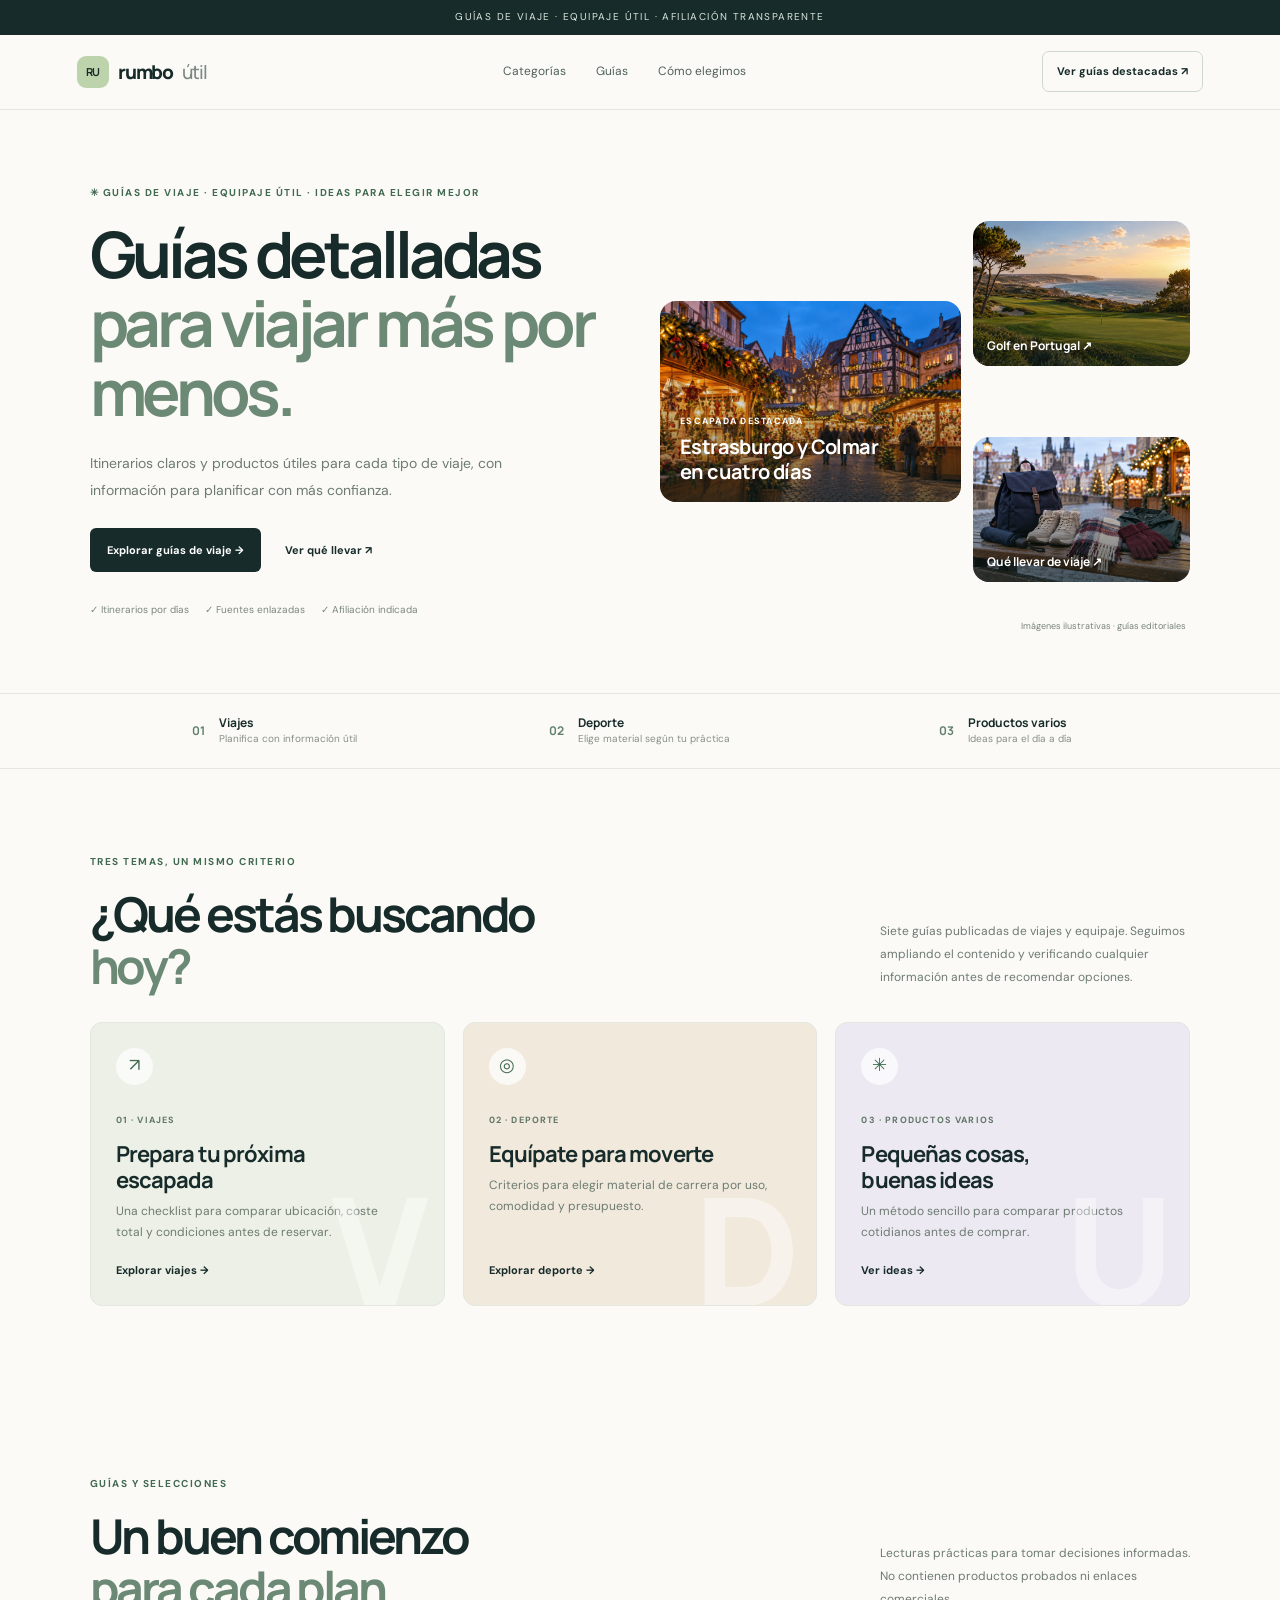
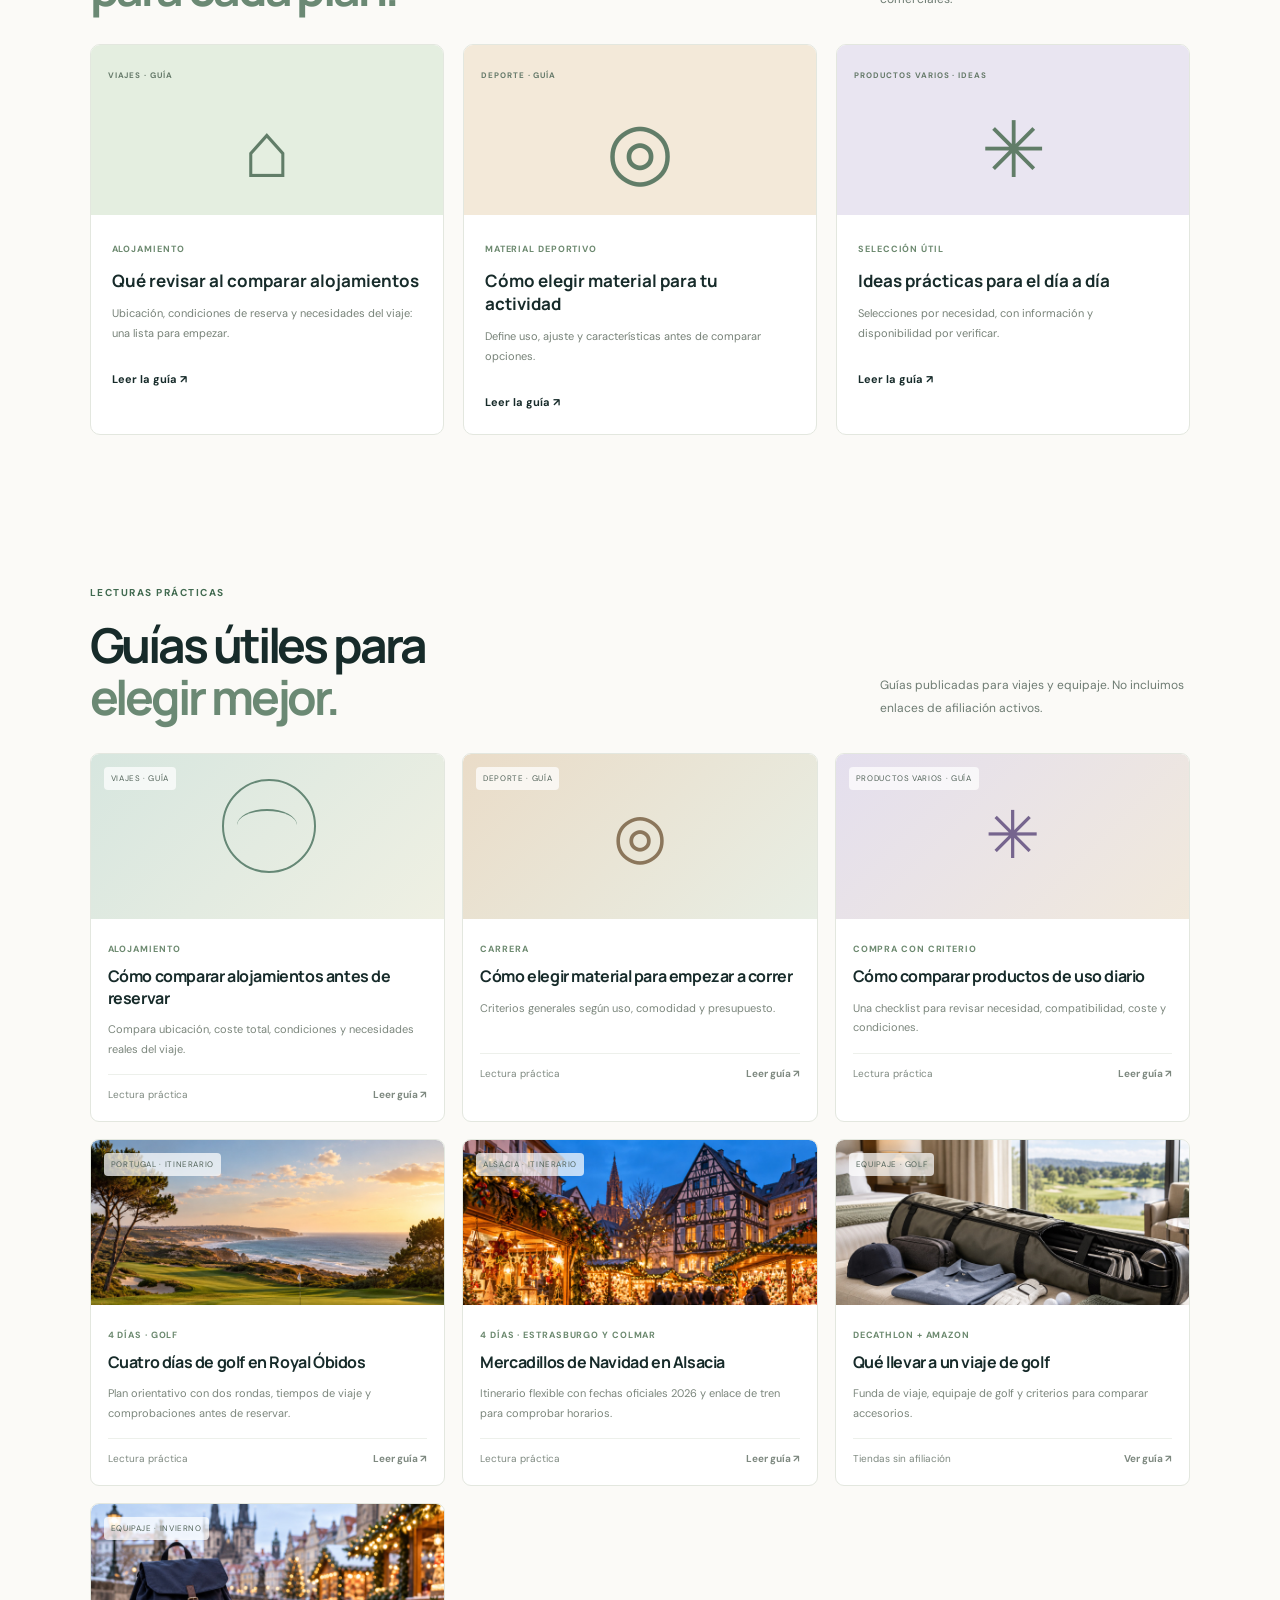
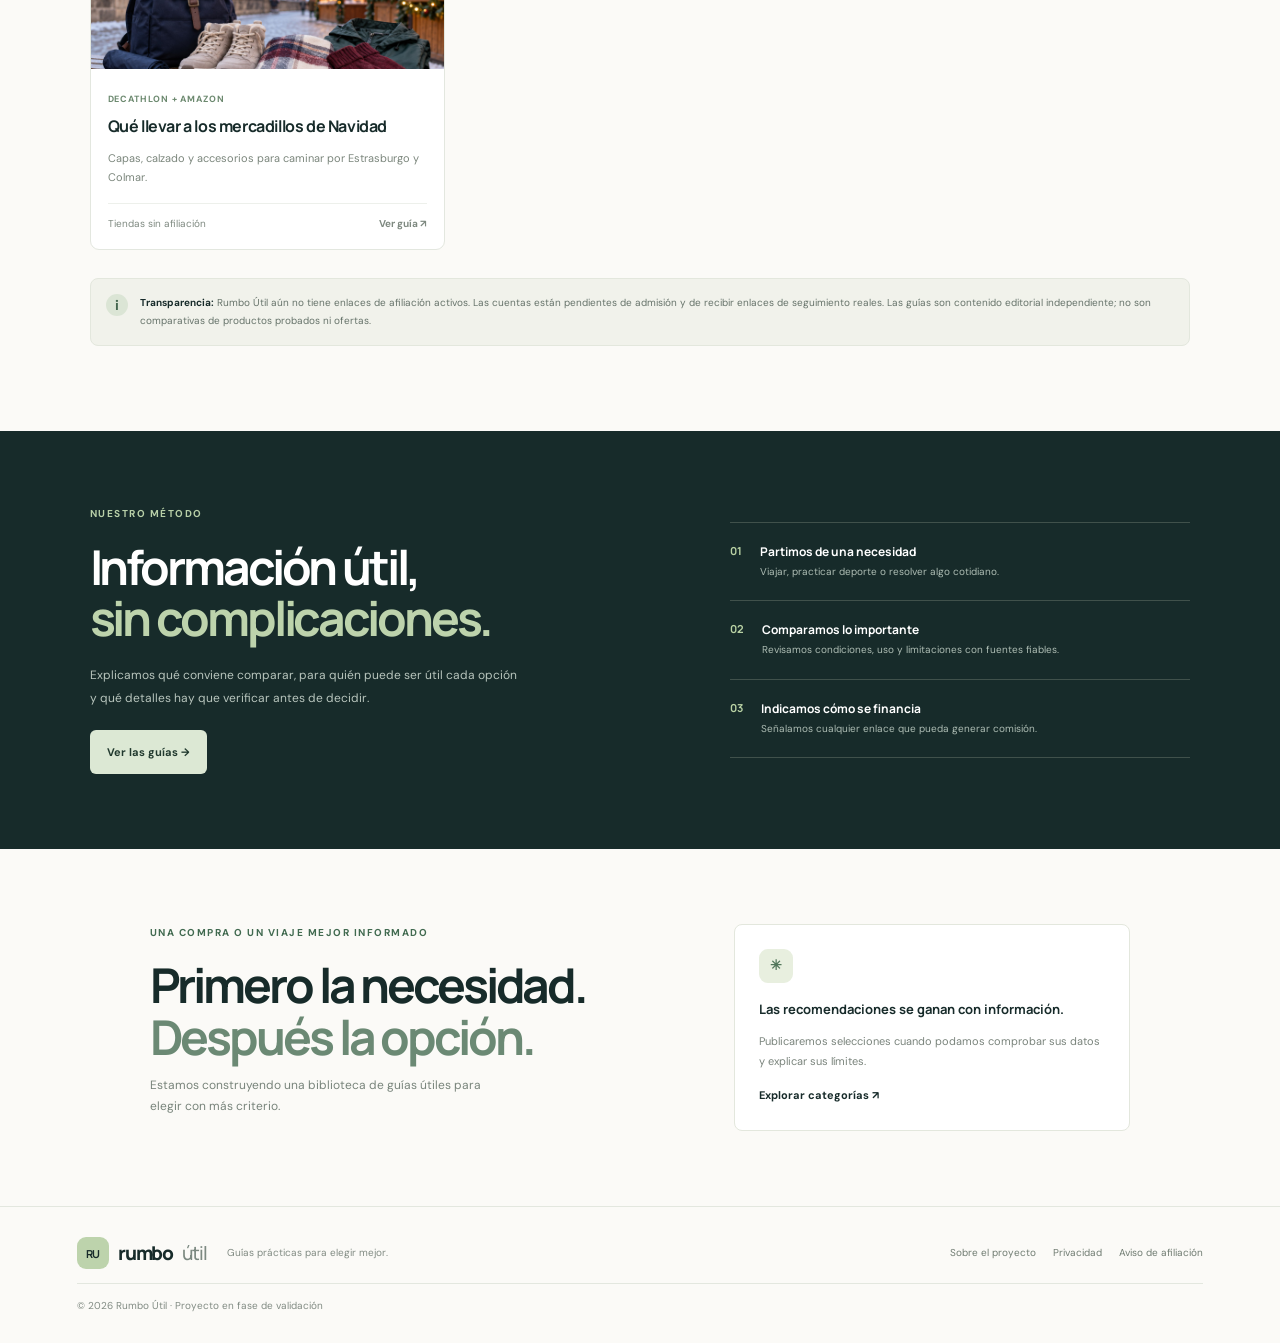
==== commit 85b4247f: "Rebrand website as Rumbo Útil" ====
--- a/index.html
+++ b/index.html
@@ -4,14 +4,14 @@
 <meta charset="utf-8"><meta name="viewport" content="width=device-width, initial-scale=1">
 <meta name="description" content="Guías detalladas para viajar más por menos y productos útiles para cada tipo de viaje, con fuentes y consejos prácticos.">
 <meta name="theme-color" content="#172b2a">
-<title>Viajes económicos y productos útiles para cada viaje | Espacio Útil</title>
+<title>Viajes económicos y productos útiles para cada viaje | Rumbo Útil</title>
 <link rel="preconnect" href="https://fonts.googleapis.com"><link rel="preconnect" href="https://fonts.gstatic.com" crossorigin>
 <link href="https://fonts.googleapis.com/css2?family=DM+Sans:wght@400;500;600;700&family=Manrope:wght@500;600;700;800&display=swap" rel="stylesheet">
 <link rel="stylesheet" href="styles.css"><link rel="stylesheet" href="categories.css?v=20261016-home-v1">
 </head>
 <body>
 <div class="top">GUÍAS DE VIAJE · EQUIPAJE ÚTIL · AFILIACIÓN TRANSPARENTE</div>
-<header><a class="brand" href="index.html"><b>EU</b> espacio<span>útil</span></a><nav id="nav"><a href="#categorias">Categorías</a><a href="#guias">Guías</a><a href="#metodo">Cómo elegimos</a></nav><a class="headcta" href="#guias-publicadas">Ver guías destacadas ↗</a><button id="menu" aria-label="Abrir menú" aria-expanded="false">☰</button></header>
+<header><a class="brand" href="index.html"><b>RU</b> rumbo<span>útil</span></a><nav id="nav"><a href="#categorias">Categorías</a><a href="#guias">Guías</a><a href="#metodo">Cómo elegimos</a></nav><a class="headcta" href="#guias-publicadas">Ver guías destacadas ↗</a><button id="menu" aria-label="Abrir menú" aria-expanded="false">☰</button></header>
 <main>
 <section class="hero home-hero"><div class="home-hero-copy"><p class="eyebrow">✳ GUÍAS DE VIAJE · EQUIPAJE ÚTIL · IDEAS PARA ELEGIR MEJOR</p><h1>Guías detalladas<br><em>para viajar más por menos.</em></h1><p class="intro">Itinerarios claros y productos útiles para cada tipo de viaje, con información para planificar con más confianza.</p><div class="actions"><a class="btn" href="#guias-publicadas">Explorar guías de viaje →</a><a class="link" href="#productos">Ver qué llevar ↗</a></div><div class="trust"><span>✓ Itinerarios por días</span><span>✓ Fuentes enlazadas</span><span>✓ Afiliación indicada</span></div></div><div class="hero-art home-photo-mosaic" aria-label="Imágenes ilustrativas de las guías"><figure class="home-photo-large"><img src="assets/mercadillos-alsacia.jpg" alt="Puestos iluminados en un mercadillo navideño de Alsacia, imagen ilustrativa." width="1536" height="1024" fetchpriority="high"><figcaption><small>ESCAPADA DESTACADA</small><b>Estrasburgo y Colmar<br>en cuatro días</b></figcaption></figure><a class="home-photo-small home-photo-golf" href="viaje-golf-royal-obidos.html"><img src="assets/golf-royal-obidos.jpg" alt="" width="1536" height="1024" loading="lazy"><span>Golf en Portugal ↗</span></a><a class="home-photo-small home-photo-equipaje" href="equipaje-mercadillos-navidad.html"><img src="assets/equipaje-invierno.jpg" alt="" width="1536" height="1024" loading="lazy"><span>Qué llevar de viaje ↗</span></a><span class="home-photo-credit">Imágenes ilustrativas · guías editoriales</span></div></section>
 <section class="strip"><div><b>01</b><span><strong>Viajes</strong><small>Planifica con información útil</small></span></div><div><b>02</b><span><strong>Deporte</strong><small>Elige material según tu práctica</small></span></div><div><b>03</b><span><strong>Productos varios</strong><small>Ideas para el día a día</small></span></div></section>
@@ -23,10 +23,10 @@
 <article class="product"><a class="guide-product-link" href="viaje-golf-royal-obidos.html"><div class="art travel"><span class="tag">PORTUGAL · ITINERARIO</span><img class="guide-card-photo" src="assets/golf-royal-obidos.jpg" alt="" loading="lazy" width="1536" height="1024"></div><div class="product-info"><small>4 DÍAS · GOLF</small><h3>Cuatro días de golf en Royal Óbidos</h3><p>Plan orientativo con dos rondas, tiempos de viaje y comprobaciones antes de reservar.</p><div class="product-meta"><span>Lectura práctica</span><span class="guide-read">Leer guía ↗</span></div></div></a></article>
 <article class="product"><a class="guide-product-link" href="mercadillos-navidad-alsacia.html"><div class="art travel"><span class="tag">ALSACIA · ITINERARIO</span><img class="guide-card-photo" src="assets/mercadillos-alsacia.jpg" alt="" loading="lazy" width="1536" height="1024"></div><div class="product-info"><small>4 DÍAS · ESTRASBURGO Y COLMAR</small><h3>Mercadillos de Navidad en Alsacia</h3><p>Itinerario flexible con fechas oficiales 2026 y enlace de tren para comprobar horarios.</p><div class="product-meta"><span>Lectura práctica</span><span class="guide-read">Leer guía ↗</span></div></div></a></article>
 <article class="product"><a class="guide-product-link" href="equipaje-golf-portugal.html"><div class="art sport"><span class="tag">EQUIPAJE · GOLF</span><img class="guide-card-photo" src="assets/equipaje-golf.jpg" alt="" loading="lazy" width="1536" height="1024"></div><div class="product-info"><small>DECATHLON + AMAZON</small><h3>Qué llevar a un viaje de golf</h3><p>Funda de viaje, equipaje de golf y criterios para comparar accesorios.</p><div class="product-meta"><span>Tiendas sin afiliación</span><span class="guide-read">Ver guía ↗</span></div></div></a></article>
-<article class="product"><a class="guide-product-link" href="equipaje-mercadillos-navidad.html"><div class="art useful"><span class="tag">EQUIPAJE · INVIERNO</span><img class="guide-card-photo" src="assets/equipaje-invierno.jpg" alt="" loading="lazy" width="1536" height="1024"></div><div class="product-info"><small>DECATHLON + AMAZON</small><h3>Qué llevar a los mercadillos de Navidad</h3><p>Capas, calzado y accesorios para caminar por Estrasburgo y Colmar.</p><div class="product-meta"><span>Tiendas sin afiliación</span><span class="guide-read">Ver guía ↗</span></div></div></a></article></div><aside id="transparencia"><b>i</b><p><strong>Transparencia:</strong> Espacio Útil aún no tiene enlaces de afiliación activos. Las cuentas están pendientes de admisión y de recibir enlaces de seguimiento reales. Las guías son contenido editorial independiente; no son comparativas de productos probados ni ofertas.</p></aside></section>
+<article class="product"><a class="guide-product-link" href="equipaje-mercadillos-navidad.html"><div class="art useful"><span class="tag">EQUIPAJE · INVIERNO</span><img class="guide-card-photo" src="assets/equipaje-invierno.jpg" alt="" loading="lazy" width="1536" height="1024"></div><div class="product-info"><small>DECATHLON + AMAZON</small><h3>Qué llevar a los mercadillos de Navidad</h3><p>Capas, calzado y accesorios para caminar por Estrasburgo y Colmar.</p><div class="product-meta"><span>Tiendas sin afiliación</span><span class="guide-read">Ver guía ↗</span></div></div></a></article></div><aside id="transparencia"><b>i</b><p><strong>Transparencia:</strong> Rumbo Útil aún no tiene enlaces de afiliación activos. Las cuentas están pendientes de admisión y de recibir enlaces de seguimiento reales. Las guías son contenido editorial independiente; no son comparativas de productos probados ni ofertas.</p></aside></section>
 <section class="method" id="metodo"><div><p class="eyebrow">NUESTRO MÉTODO</p><h2>Información útil,<br><em>sin complicaciones.</em></h2><p>Explicamos qué conviene comparar, para quién puede ser útil cada opción y qué detalles hay que verificar antes de decidir.</p><a class="btn light" href="#guias">Ver las guías →</a></div><div class="steps"><article><b>01</b><span><strong>Partimos de una necesidad</strong><small>Viajar, practicar deporte o resolver algo cotidiano.</small></span></article><article><b>02</b><span><strong>Comparamos lo importante</strong><small>Revisamos condiciones, uso y limitaciones con fuentes fiables.</small></span></article><article><b>03</b><span><strong>Indicamos cómo se financia</strong><small>Señalamos cualquier enlace que pueda generar comisión.</small></span></article></div></section>
 <section class="last"><div><p class="eyebrow">UNA COMPRA O UN VIAJE MEJOR INFORMADO</p><h2>Primero la necesidad.<br><em>Después la opción.</em></h2><p>Estamos construyendo una biblioteca de guías útiles para elegir con más criterio.</p></div><aside><b>✳</b><strong>Las recomendaciones se ganan con información.</strong><p>Publicaremos selecciones cuando podamos comprobar sus datos y explicar sus límites.</p><a class="arrow" href="#categorias">Explorar categorías ↗</a></aside></section>
 </main>
-<footer><a class="brand" href="index.html"><b>EU</b> espacio<span>útil</span></a><p>Guías prácticas para elegir mejor.</p><div><a href="#metodo">Sobre el proyecto</a><a href="privacidad.html">Privacidad</a><a href="afiliacion.html">Aviso de afiliación</a></div><small>© <span id="year"></span> Espacio Útil · Proyecto en fase de validación</small></footer>
+<footer><a class="brand" href="index.html"><b>RU</b> rumbo<span>útil</span></a><p>Guías prácticas para elegir mejor.</p><div><a href="#metodo">Sobre el proyecto</a><a href="privacidad.html">Privacidad</a><a href="afiliacion.html">Aviso de afiliación</a></div><small>© <span id="year"></span> Rumbo Útil · Proyecto en fase de validación</small></footer>
 <script src="site.js?v=b5dfb23"></script>
 </body></html>
--- a/categories.css
+++ b/categories.css
@@ -53,3 +53,20 @@
 .guide-photo img{display:block;width:100%;height:clamp(250px,48vw,440px);object-fit:cover;object-position:center;border-radius:12px}
 .guide-photo figcaption{font-size:11px;line-height:1.5;color:#78847b;margin-top:9px}
 @media(max-width:600px){#guias-publicadas .art{height:180px}.guide-photo img{height:240px;border-radius:9px}}
+
+/* Homepage: direct travel promise and photo-led editorial collage */
+.home-photo-mosaic{height:420px;padding:0;background:transparent;border-radius:0;overflow:visible;display:grid;grid-template-columns:1.25fr .9fr;grid-template-rows:1fr 1fr;gap:12px}
+.home-photo-mosaic:before{display:none}
+.home-photo-large,.home-photo-small{position:relative;min-width:0;overflow:hidden;border-radius:16px;background:#e8eee4}
+.home-photo-large{grid-row:1/3;margin:0}
+.home-photo-large img,.home-photo-small img{display:block;width:100%;height:100%;object-fit:cover}
+.home-photo-large:after,.home-photo-small:after{content:"";position:absolute;inset:30% 0 0;background:linear-gradient(transparent,#10221f9c);pointer-events:none}
+.home-photo-large figcaption{position:absolute;z-index:1;left:20px;bottom:18px;color:white}
+.home-photo-large figcaption small{display:block;font-size:9px;letter-spacing:.14em;font-weight:700;margin-bottom:5px}
+.home-photo-large figcaption b{display:block;font:700 20px/1.25 Manrope,Arial;letter-spacing:-.03em}
+.home-photo-small{display:block;color:white}
+.home-photo-small span{position:absolute;z-index:1;left:14px;bottom:12px;font:700 12px Manrope,Arial;text-shadow:0 1px 8px #0008}
+.home-photo-credit{position:absolute;right:4px;bottom:-23px;font-size:9px;color:#78847b}
+.home-hero .trust span{white-space:nowrap}
+@media(max-width:850px){.home-photo-mosaic{max-width:600px}}
+@media(max-width:560px){.home-photo-mosaic{height:290px;grid-template-columns:1.2fr .8fr;gap:8px}.home-photo-large,.home-photo-small{border-radius:11px}.home-photo-large figcaption{left:13px;bottom:12px}.home-photo-large figcaption b{font-size:16px}.home-photo-large figcaption small{font-size:7px}.home-photo-small span{left:9px;bottom:9px;font-size:10px}.home-photo-credit{bottom:-20px;font-size:8px}}
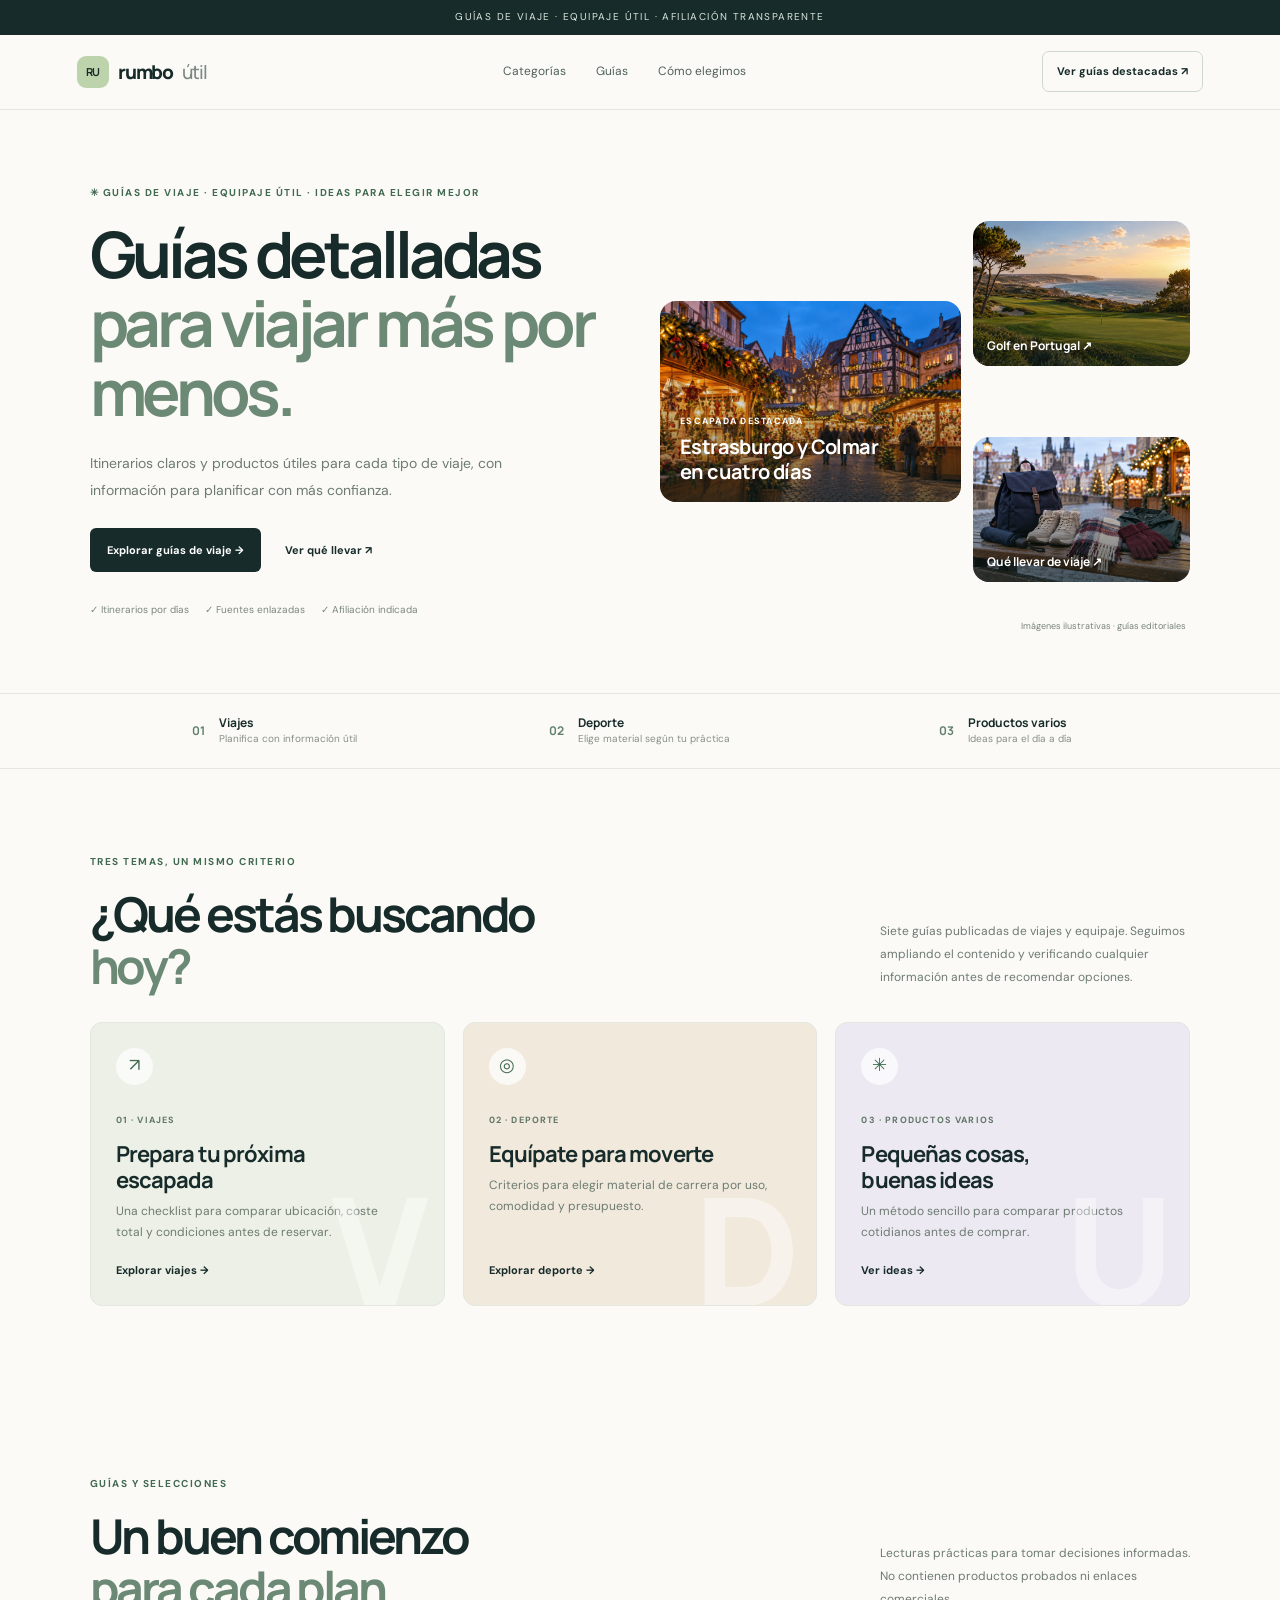
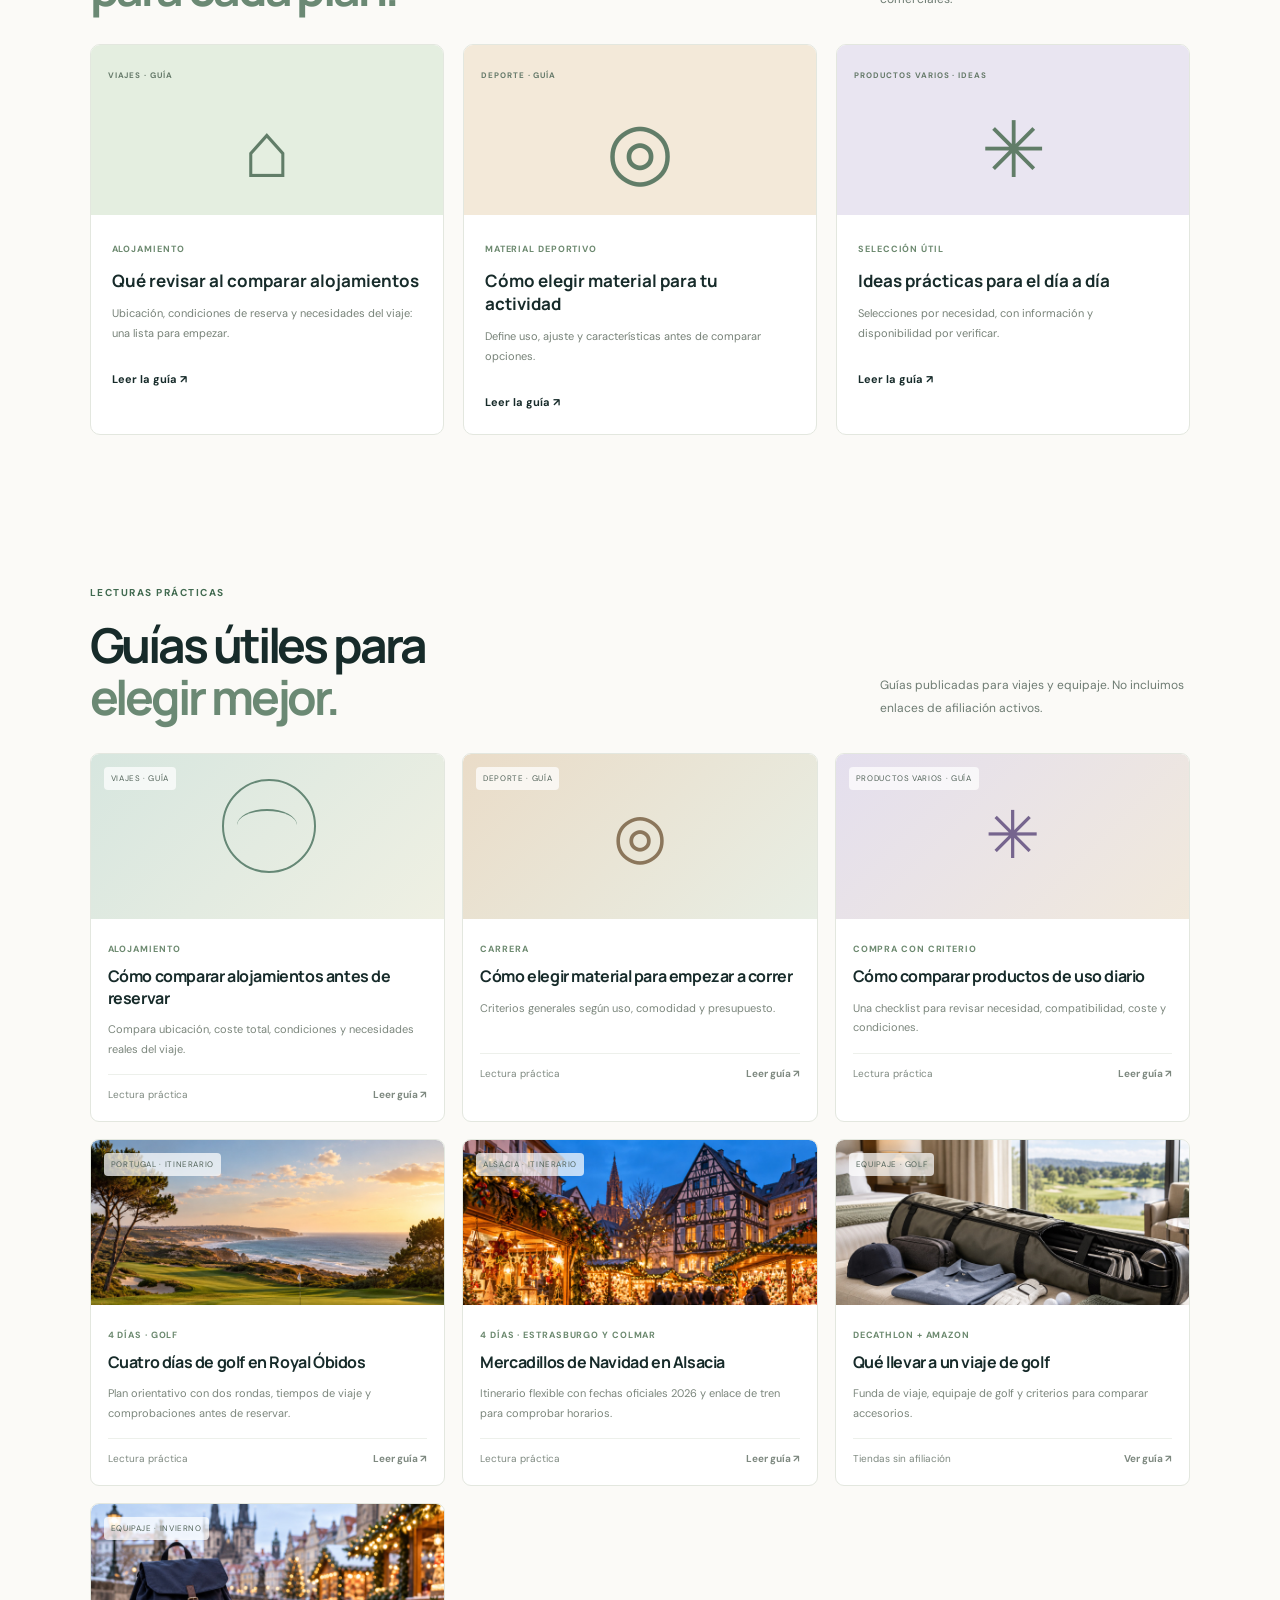
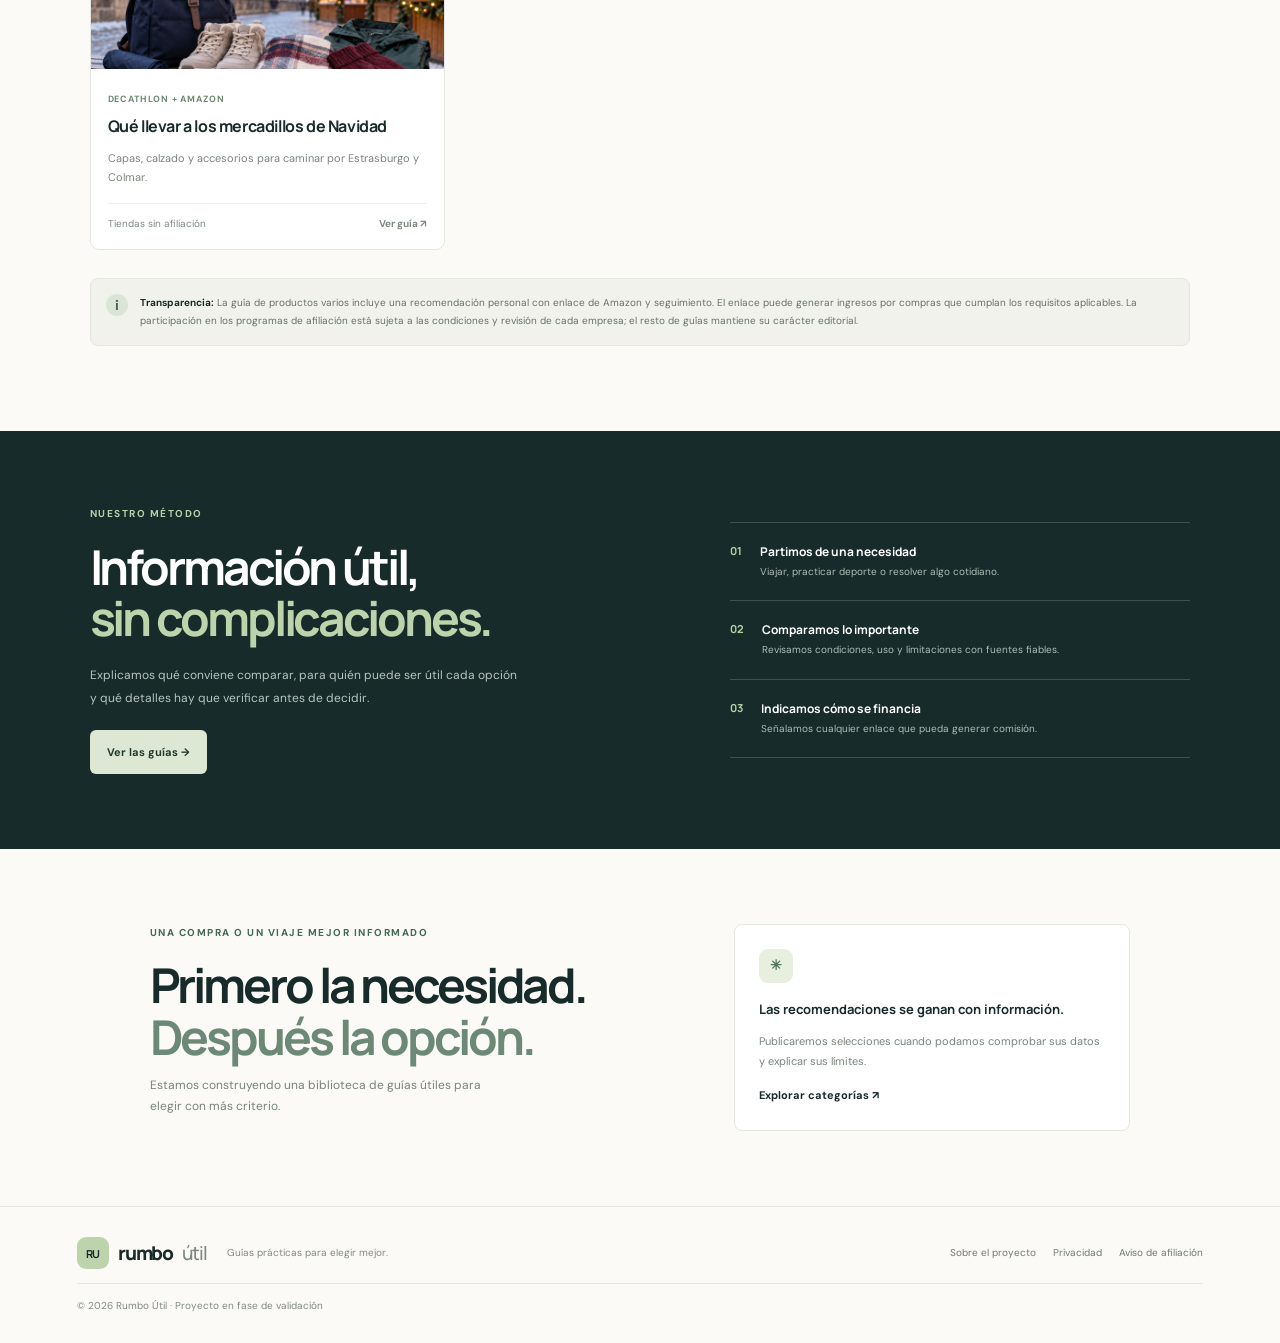
==== commit a2075fd2: "Add personal Amazon book recommendation" ====
--- a/index.html
+++ b/index.html
@@ -23,7 +23,7 @@
 <article class="product"><a class="guide-product-link" href="viaje-golf-royal-obidos.html"><div class="art travel"><span class="tag">PORTUGAL · ITINERARIO</span><img class="guide-card-photo" src="assets/golf-royal-obidos.jpg" alt="" loading="lazy" width="1536" height="1024"></div><div class="product-info"><small>4 DÍAS · GOLF</small><h3>Cuatro días de golf en Royal Óbidos</h3><p>Plan orientativo con dos rondas, tiempos de viaje y comprobaciones antes de reservar.</p><div class="product-meta"><span>Lectura práctica</span><span class="guide-read">Leer guía ↗</span></div></div></a></article>
 <article class="product"><a class="guide-product-link" href="mercadillos-navidad-alsacia.html"><div class="art travel"><span class="tag">ALSACIA · ITINERARIO</span><img class="guide-card-photo" src="assets/mercadillos-alsacia.jpg" alt="" loading="lazy" width="1536" height="1024"></div><div class="product-info"><small>4 DÍAS · ESTRASBURGO Y COLMAR</small><h3>Mercadillos de Navidad en Alsacia</h3><p>Itinerario flexible con fechas oficiales 2026 y enlace de tren para comprobar horarios.</p><div class="product-meta"><span>Lectura práctica</span><span class="guide-read">Leer guía ↗</span></div></div></a></article>
 <article class="product"><a class="guide-product-link" href="equipaje-golf-portugal.html"><div class="art sport"><span class="tag">EQUIPAJE · GOLF</span><img class="guide-card-photo" src="assets/equipaje-golf.jpg" alt="" loading="lazy" width="1536" height="1024"></div><div class="product-info"><small>DECATHLON + AMAZON</small><h3>Qué llevar a un viaje de golf</h3><p>Funda de viaje, equipaje de golf y criterios para comparar accesorios.</p><div class="product-meta"><span>Tiendas sin afiliación</span><span class="guide-read">Ver guía ↗</span></div></div></a></article>
-<article class="product"><a class="guide-product-link" href="equipaje-mercadillos-navidad.html"><div class="art useful"><span class="tag">EQUIPAJE · INVIERNO</span><img class="guide-card-photo" src="assets/equipaje-invierno.jpg" alt="" loading="lazy" width="1536" height="1024"></div><div class="product-info"><small>DECATHLON + AMAZON</small><h3>Qué llevar a los mercadillos de Navidad</h3><p>Capas, calzado y accesorios para caminar por Estrasburgo y Colmar.</p><div class="product-meta"><span>Tiendas sin afiliación</span><span class="guide-read">Ver guía ↗</span></div></div></a></article></div><aside id="transparencia"><b>i</b><p><strong>Transparencia:</strong> Rumbo Útil aún no tiene enlaces de afiliación activos. Las cuentas están pendientes de admisión y de recibir enlaces de seguimiento reales. Las guías son contenido editorial independiente; no son comparativas de productos probados ni ofertas.</p></aside></section>
+<article class="product"><a class="guide-product-link" href="equipaje-mercadillos-navidad.html"><div class="art useful"><span class="tag">EQUIPAJE · INVIERNO</span><img class="guide-card-photo" src="assets/equipaje-invierno.jpg" alt="" loading="lazy" width="1536" height="1024"></div><div class="product-info"><small>DECATHLON + AMAZON</small><h3>Qué llevar a los mercadillos de Navidad</h3><p>Capas, calzado y accesorios para caminar por Estrasburgo y Colmar.</p><div class="product-meta"><span>Tiendas sin afiliación</span><span class="guide-read">Ver guía ↗</span></div></div></a></article></div><aside id="transparencia"><b>i</b><p><strong>Transparencia:</strong> La guía de productos varios incluye una recomendación personal con enlace de Amazon y seguimiento. El enlace puede generar ingresos por compras que cumplan los requisitos aplicables. La participación en los programas de afiliación está sujeta a las condiciones y revisión de cada empresa; el resto de guías mantiene su carácter editorial.</p></aside></section>
 <section class="method" id="metodo"><div><p class="eyebrow">NUESTRO MÉTODO</p><h2>Información útil,<br><em>sin complicaciones.</em></h2><p>Explicamos qué conviene comparar, para quién puede ser útil cada opción y qué detalles hay que verificar antes de decidir.</p><a class="btn light" href="#guias">Ver las guías →</a></div><div class="steps"><article><b>01</b><span><strong>Partimos de una necesidad</strong><small>Viajar, practicar deporte o resolver algo cotidiano.</small></span></article><article><b>02</b><span><strong>Comparamos lo importante</strong><small>Revisamos condiciones, uso y limitaciones con fuentes fiables.</small></span></article><article><b>03</b><span><strong>Indicamos cómo se financia</strong><small>Señalamos cualquier enlace que pueda generar comisión.</small></span></article></div></section>
 <section class="last"><div><p class="eyebrow">UNA COMPRA O UN VIAJE MEJOR INFORMADO</p><h2>Primero la necesidad.<br><em>Después la opción.</em></h2><p>Estamos construyendo una biblioteca de guías útiles para elegir con más criterio.</p></div><aside><b>✳</b><strong>Las recomendaciones se ganan con información.</strong><p>Publicaremos selecciones cuando podamos comprobar sus datos y explicar sus límites.</p><a class="arrow" href="#categorias">Explorar categorías ↗</a></aside></section>
 </main>
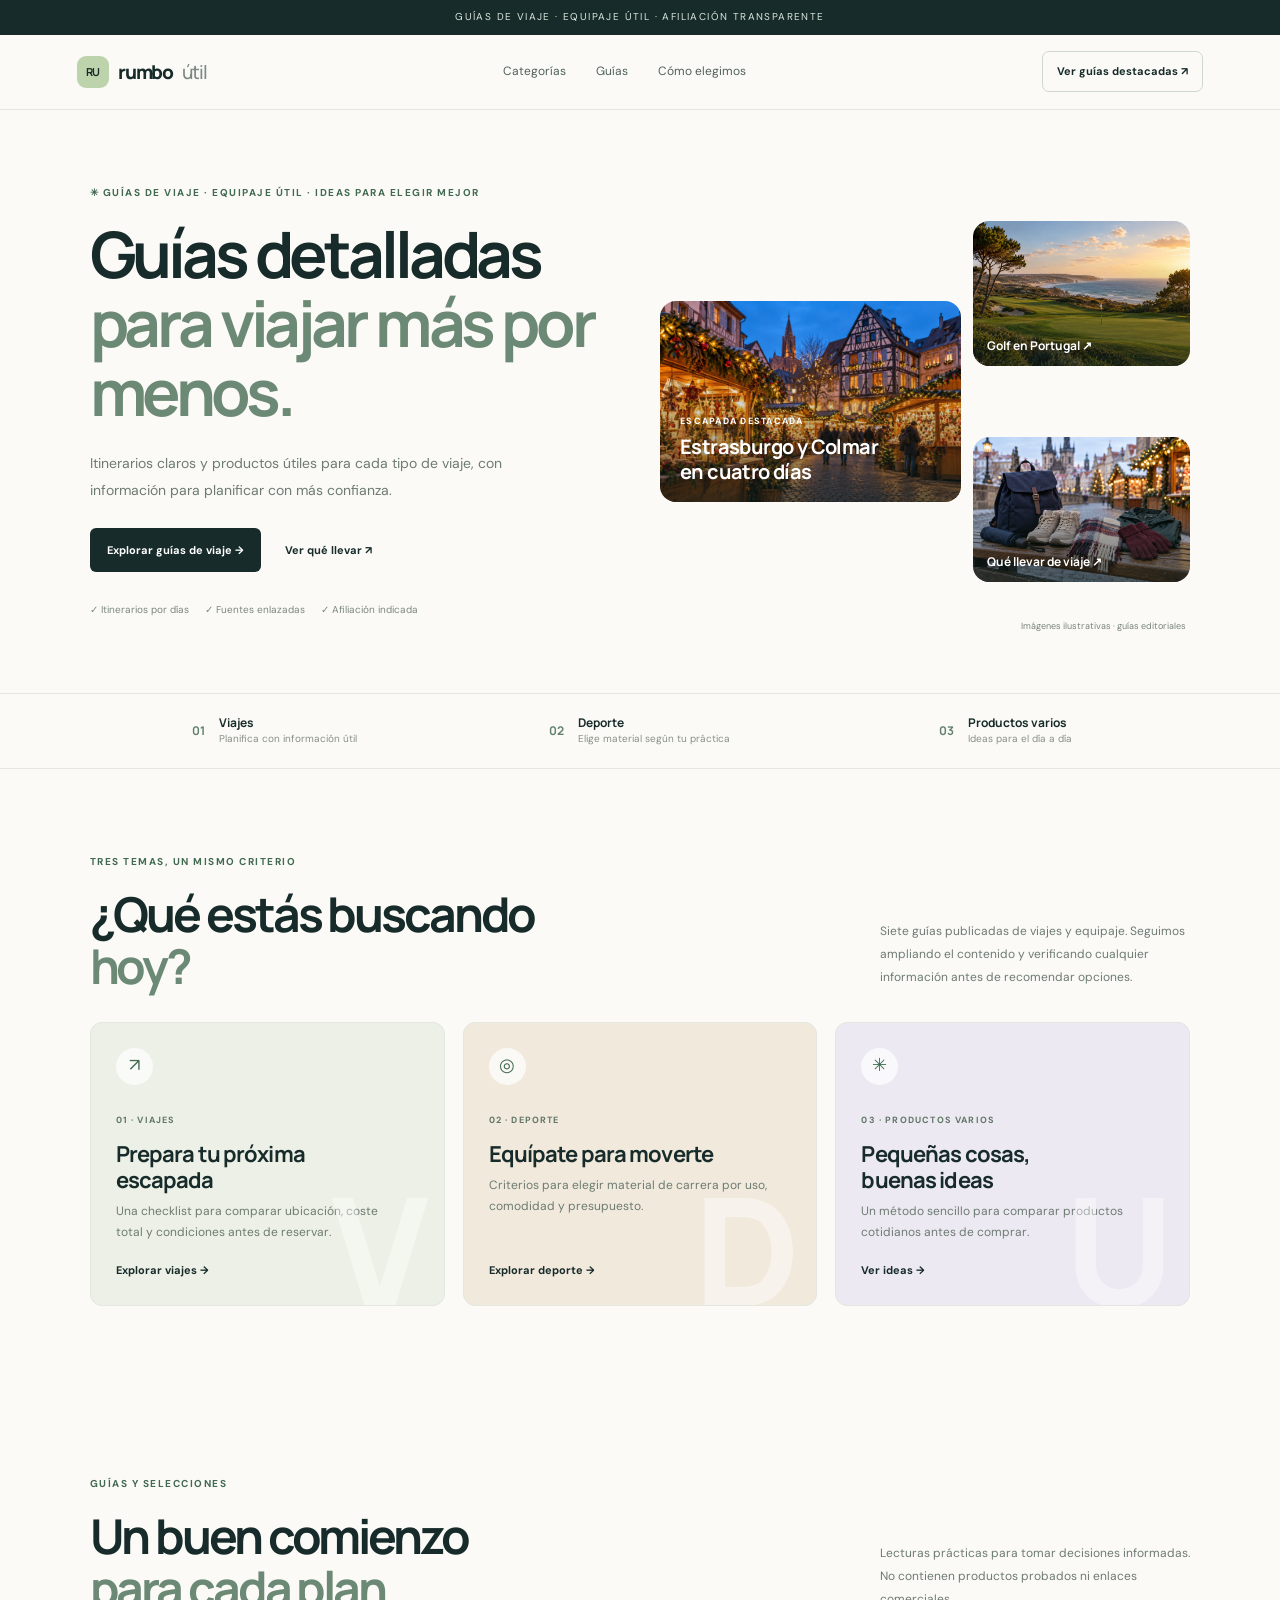
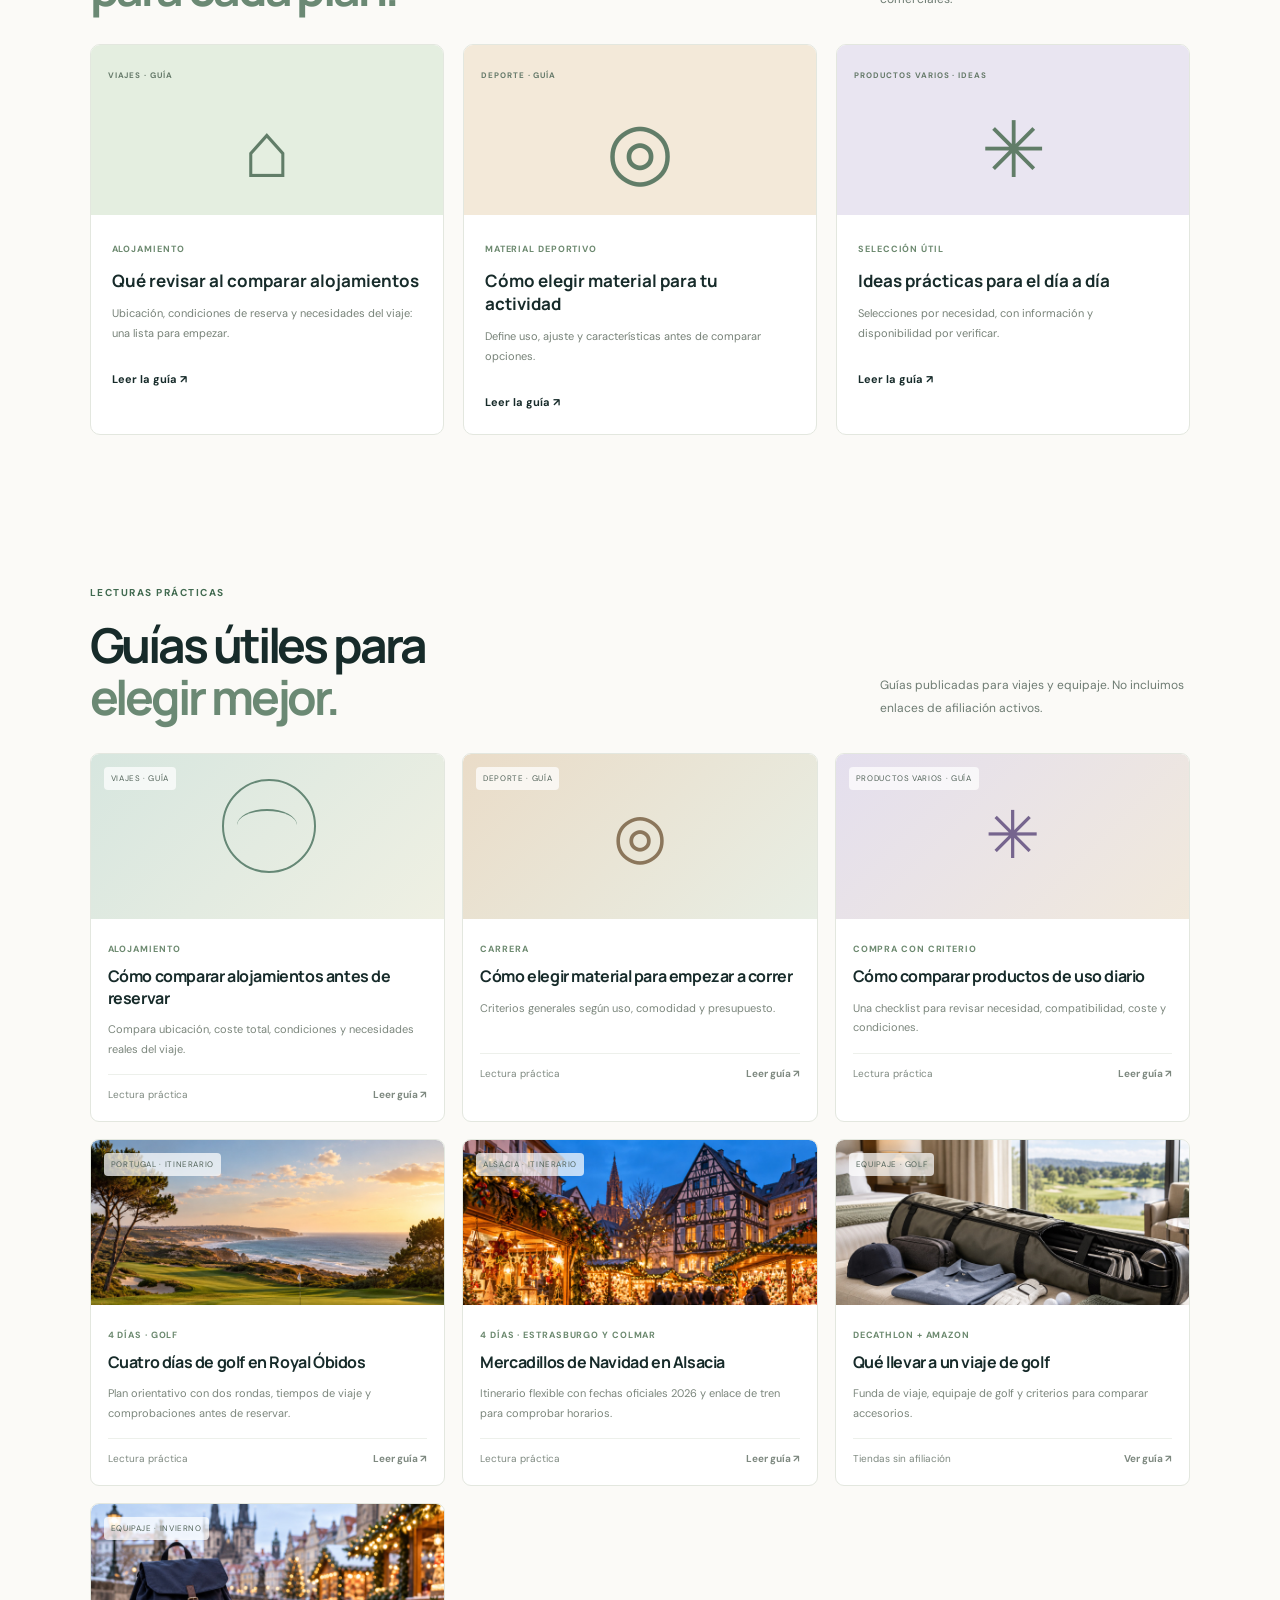
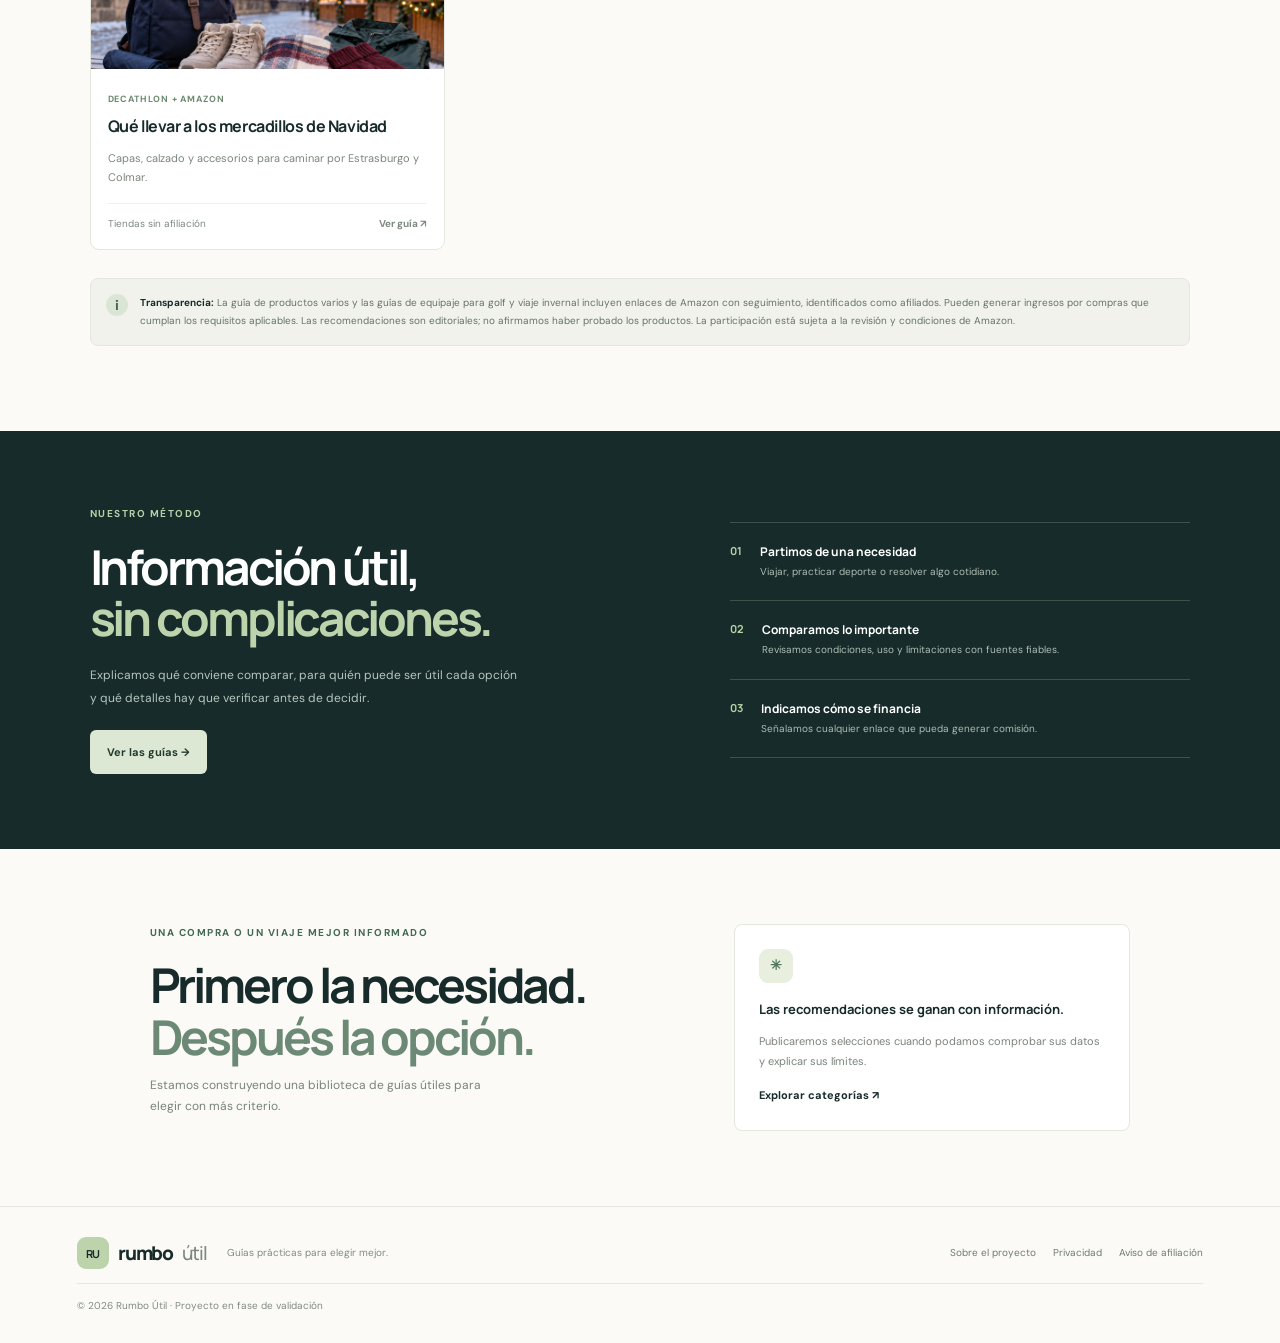
==== commit c9c3ed15: "Add Amazon travel product recommendations" ====
--- a/index.html
+++ b/index.html
@@ -23,7 +23,7 @@
 <article class="product"><a class="guide-product-link" href="viaje-golf-royal-obidos.html"><div class="art travel"><span class="tag">PORTUGAL · ITINERARIO</span><img class="guide-card-photo" src="assets/golf-royal-obidos.jpg" alt="" loading="lazy" width="1536" height="1024"></div><div class="product-info"><small>4 DÍAS · GOLF</small><h3>Cuatro días de golf en Royal Óbidos</h3><p>Plan orientativo con dos rondas, tiempos de viaje y comprobaciones antes de reservar.</p><div class="product-meta"><span>Lectura práctica</span><span class="guide-read">Leer guía ↗</span></div></div></a></article>
 <article class="product"><a class="guide-product-link" href="mercadillos-navidad-alsacia.html"><div class="art travel"><span class="tag">ALSACIA · ITINERARIO</span><img class="guide-card-photo" src="assets/mercadillos-alsacia.jpg" alt="" loading="lazy" width="1536" height="1024"></div><div class="product-info"><small>4 DÍAS · ESTRASBURGO Y COLMAR</small><h3>Mercadillos de Navidad en Alsacia</h3><p>Itinerario flexible con fechas oficiales 2026 y enlace de tren para comprobar horarios.</p><div class="product-meta"><span>Lectura práctica</span><span class="guide-read">Leer guía ↗</span></div></div></a></article>
 <article class="product"><a class="guide-product-link" href="equipaje-golf-portugal.html"><div class="art sport"><span class="tag">EQUIPAJE · GOLF</span><img class="guide-card-photo" src="assets/equipaje-golf.jpg" alt="" loading="lazy" width="1536" height="1024"></div><div class="product-info"><small>DECATHLON + AMAZON</small><h3>Qué llevar a un viaje de golf</h3><p>Funda de viaje, equipaje de golf y criterios para comparar accesorios.</p><div class="product-meta"><span>Tiendas sin afiliación</span><span class="guide-read">Ver guía ↗</span></div></div></a></article>
-<article class="product"><a class="guide-product-link" href="equipaje-mercadillos-navidad.html"><div class="art useful"><span class="tag">EQUIPAJE · INVIERNO</span><img class="guide-card-photo" src="assets/equipaje-invierno.jpg" alt="" loading="lazy" width="1536" height="1024"></div><div class="product-info"><small>DECATHLON + AMAZON</small><h3>Qué llevar a los mercadillos de Navidad</h3><p>Capas, calzado y accesorios para caminar por Estrasburgo y Colmar.</p><div class="product-meta"><span>Tiendas sin afiliación</span><span class="guide-read">Ver guía ↗</span></div></div></a></article></div><aside id="transparencia"><b>i</b><p><strong>Transparencia:</strong> La guía de productos varios incluye una recomendación personal con enlace de Amazon y seguimiento. El enlace puede generar ingresos por compras que cumplan los requisitos aplicables. La participación en los programas de afiliación está sujeta a las condiciones y revisión de cada empresa; el resto de guías mantiene su carácter editorial.</p></aside></section>
+<article class="product"><a class="guide-product-link" href="equipaje-mercadillos-navidad.html"><div class="art useful"><span class="tag">EQUIPAJE · INVIERNO</span><img class="guide-card-photo" src="assets/equipaje-invierno.jpg" alt="" loading="lazy" width="1536" height="1024"></div><div class="product-info"><small>DECATHLON + AMAZON</small><h3>Qué llevar a los mercadillos de Navidad</h3><p>Capas, calzado y accesorios para caminar por Estrasburgo y Colmar.</p><div class="product-meta"><span>Tiendas sin afiliación</span><span class="guide-read">Ver guía ↗</span></div></div></a></article></div><aside id="transparencia"><b>i</b><p><strong>Transparencia:</strong> La guía de productos varios y las guías de equipaje para golf y viaje invernal incluyen enlaces de Amazon con seguimiento, identificados como afiliados. Pueden generar ingresos por compras que cumplan los requisitos aplicables. Las recomendaciones son editoriales; no afirmamos haber probado los productos. La participación está sujeta a la revisión y condiciones de Amazon.</p></aside></section>
 <section class="method" id="metodo"><div><p class="eyebrow">NUESTRO MÉTODO</p><h2>Información útil,<br><em>sin complicaciones.</em></h2><p>Explicamos qué conviene comparar, para quién puede ser útil cada opción y qué detalles hay que verificar antes de decidir.</p><a class="btn light" href="#guias">Ver las guías →</a></div><div class="steps"><article><b>01</b><span><strong>Partimos de una necesidad</strong><small>Viajar, practicar deporte o resolver algo cotidiano.</small></span></article><article><b>02</b><span><strong>Comparamos lo importante</strong><small>Revisamos condiciones, uso y limitaciones con fuentes fiables.</small></span></article><article><b>03</b><span><strong>Indicamos cómo se financia</strong><small>Señalamos cualquier enlace que pueda generar comisión.</small></span></article></div></section>
 <section class="last"><div><p class="eyebrow">UNA COMPRA O UN VIAJE MEJOR INFORMADO</p><h2>Primero la necesidad.<br><em>Después la opción.</em></h2><p>Estamos construyendo una biblioteca de guías útiles para elegir con más criterio.</p></div><aside><b>✳</b><strong>Las recomendaciones se ganan con información.</strong><p>Publicaremos selecciones cuando podamos comprobar sus datos y explicar sus límites.</p><a class="arrow" href="#categorias">Explorar categorías ↗</a></aside></section>
 </main>
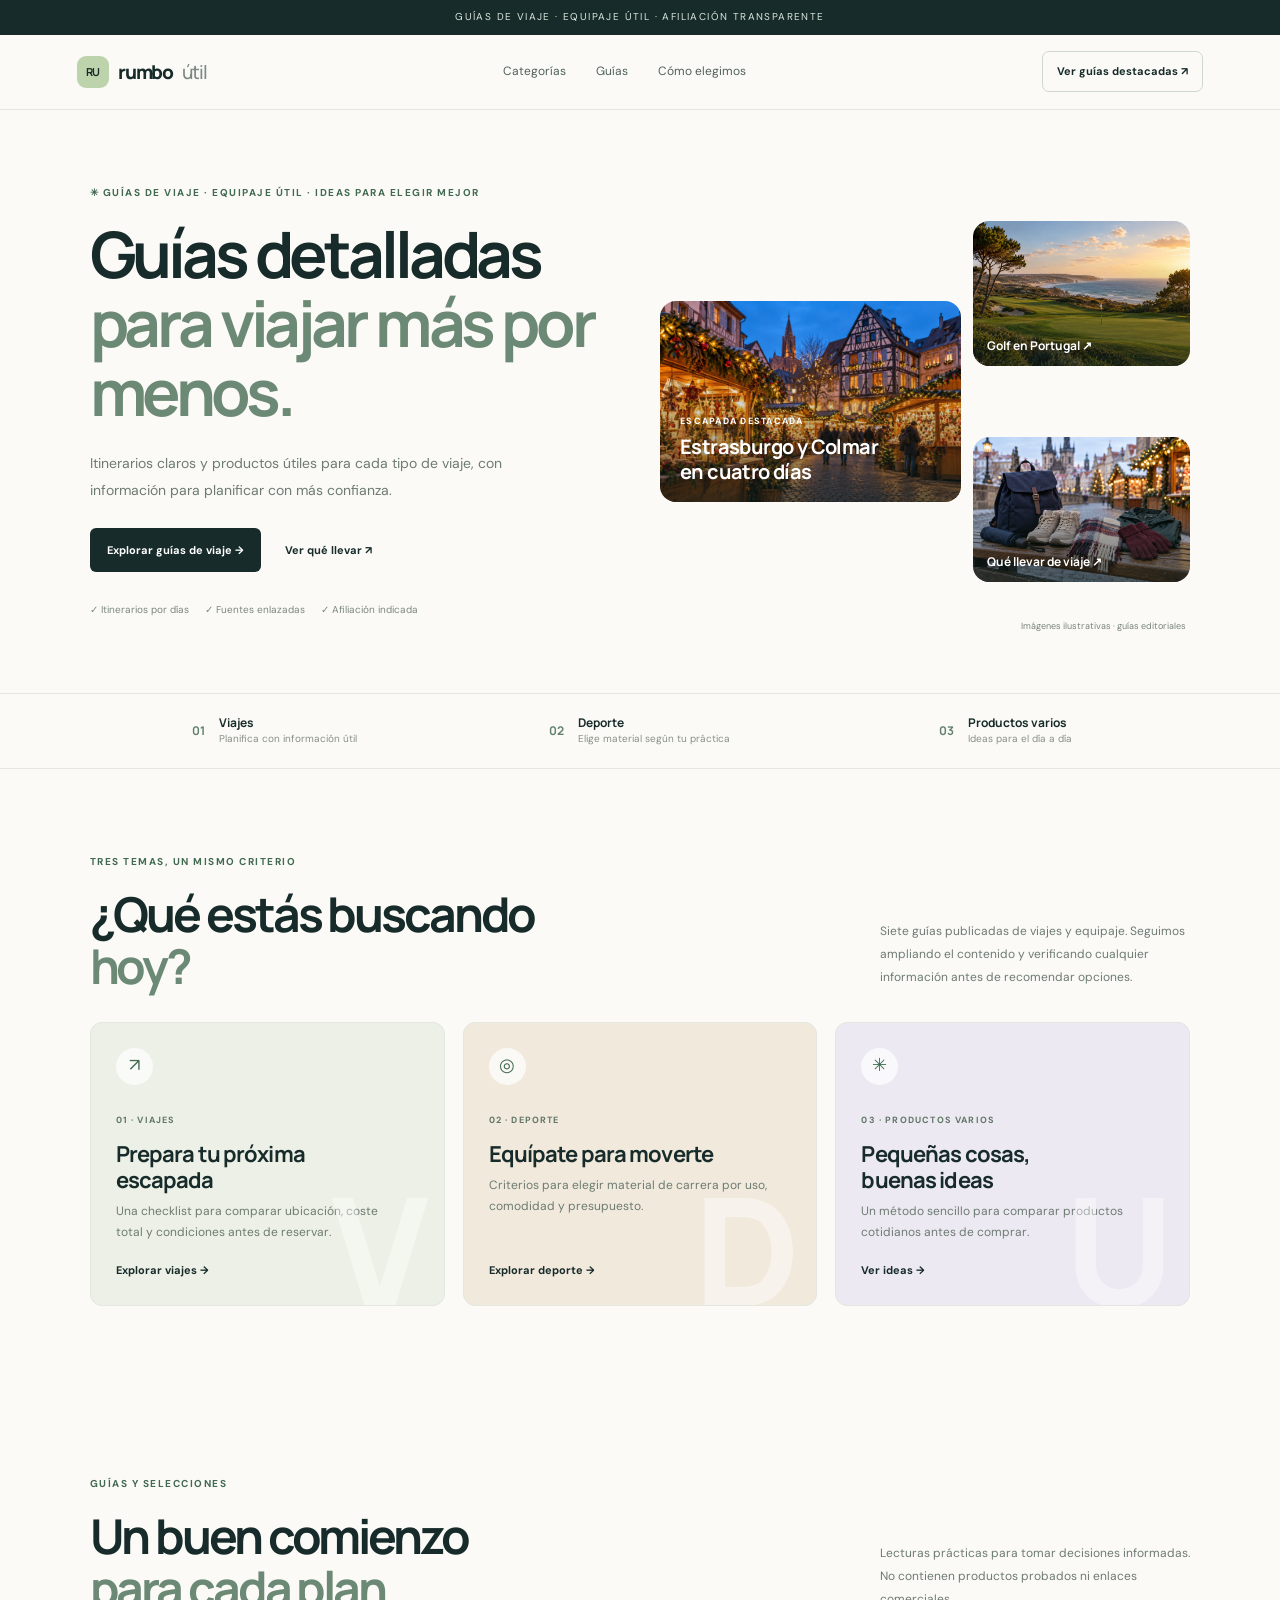
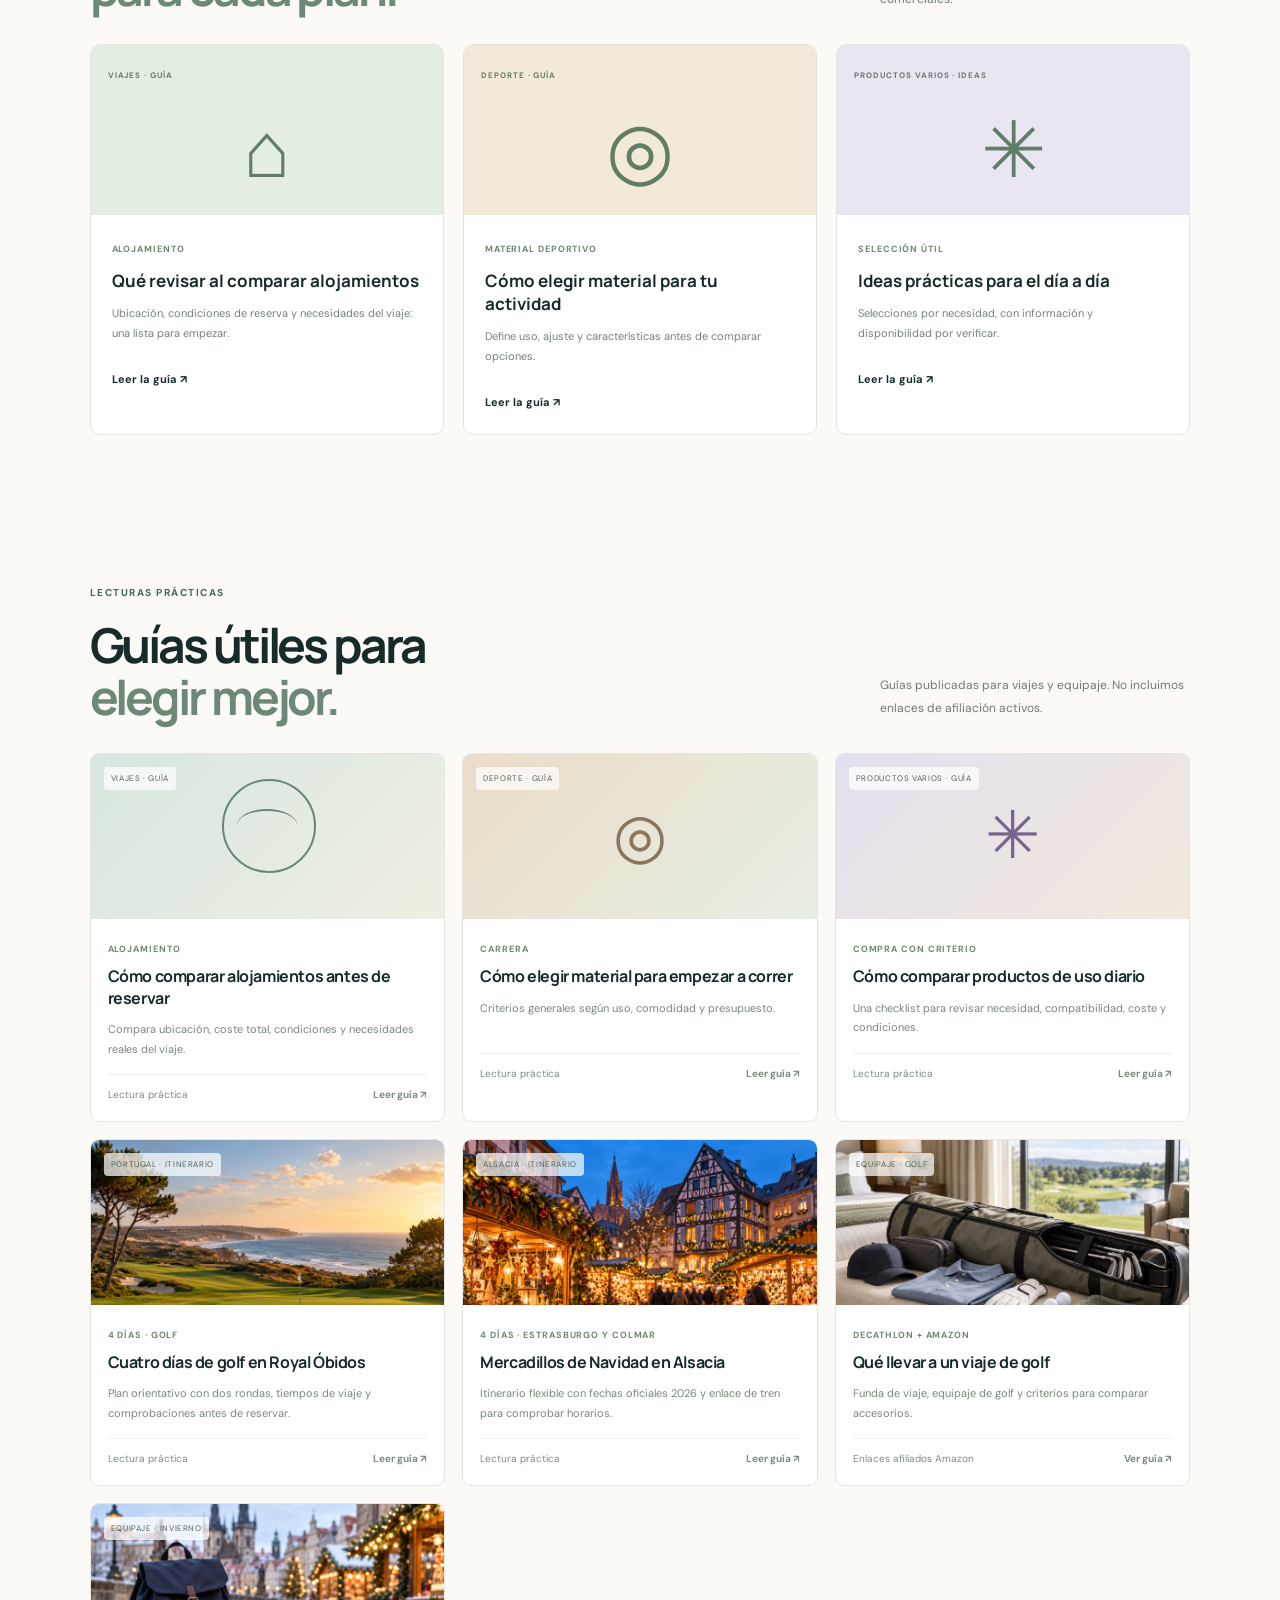
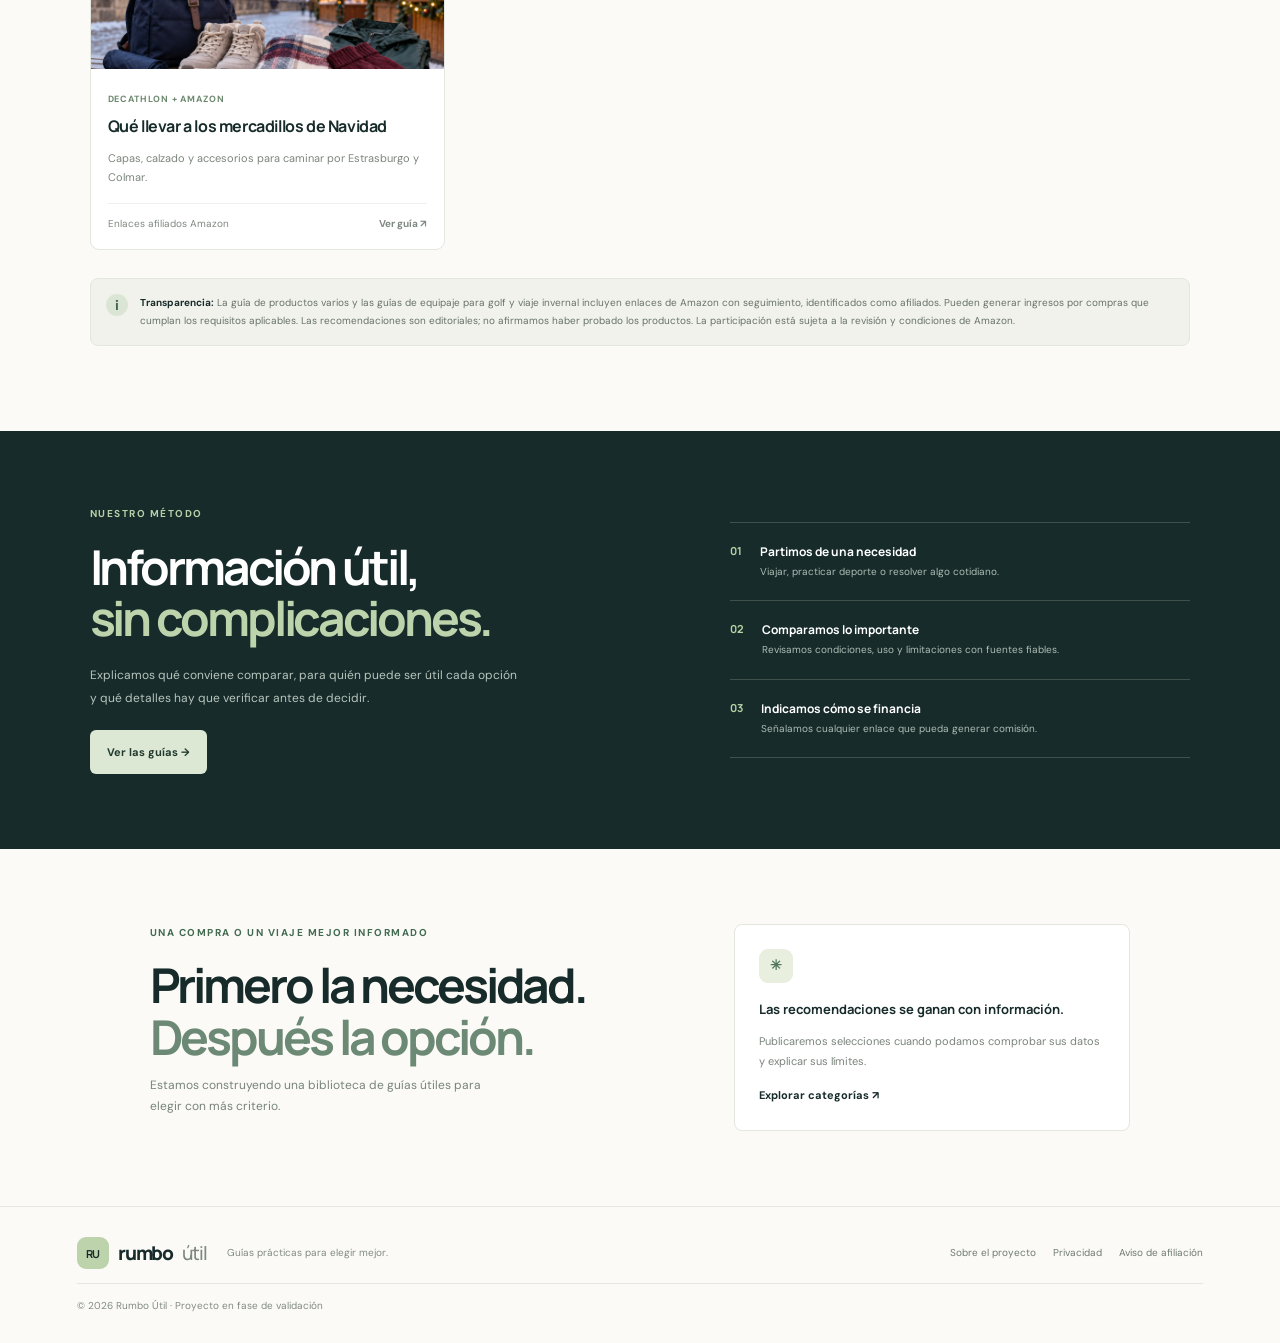
==== commit 3789ae1b: "Align travel guide disclosures with affiliate links" ====
--- a/index.html
+++ b/index.html
@@ -22,8 +22,8 @@
 <article class="product"><a class="guide-product-link" href="guia-productos.html"><div class="art useful"><span class="tag">PRODUCTOS VARIOS · GUÍA</span><div class="shape useful"></div></div><div class="product-info"><small>COMPRA CON CRITERIO</small><h3>Cómo comparar productos de uso diario</h3><p>Una checklist para revisar necesidad, compatibilidad, coste y condiciones.</p><div class="product-meta"><span>Lectura práctica</span><span class="guide-read">Leer guía ↗</span></div></div></a></article>
 <article class="product"><a class="guide-product-link" href="viaje-golf-royal-obidos.html"><div class="art travel"><span class="tag">PORTUGAL · ITINERARIO</span><img class="guide-card-photo" src="assets/golf-royal-obidos.jpg" alt="" loading="lazy" width="1536" height="1024"></div><div class="product-info"><small>4 DÍAS · GOLF</small><h3>Cuatro días de golf en Royal Óbidos</h3><p>Plan orientativo con dos rondas, tiempos de viaje y comprobaciones antes de reservar.</p><div class="product-meta"><span>Lectura práctica</span><span class="guide-read">Leer guía ↗</span></div></div></a></article>
 <article class="product"><a class="guide-product-link" href="mercadillos-navidad-alsacia.html"><div class="art travel"><span class="tag">ALSACIA · ITINERARIO</span><img class="guide-card-photo" src="assets/mercadillos-alsacia.jpg" alt="" loading="lazy" width="1536" height="1024"></div><div class="product-info"><small>4 DÍAS · ESTRASBURGO Y COLMAR</small><h3>Mercadillos de Navidad en Alsacia</h3><p>Itinerario flexible con fechas oficiales 2026 y enlace de tren para comprobar horarios.</p><div class="product-meta"><span>Lectura práctica</span><span class="guide-read">Leer guía ↗</span></div></div></a></article>
-<article class="product"><a class="guide-product-link" href="equipaje-golf-portugal.html"><div class="art sport"><span class="tag">EQUIPAJE · GOLF</span><img class="guide-card-photo" src="assets/equipaje-golf.jpg" alt="" loading="lazy" width="1536" height="1024"></div><div class="product-info"><small>DECATHLON + AMAZON</small><h3>Qué llevar a un viaje de golf</h3><p>Funda de viaje, equipaje de golf y criterios para comparar accesorios.</p><div class="product-meta"><span>Tiendas sin afiliación</span><span class="guide-read">Ver guía ↗</span></div></div></a></article>
-<article class="product"><a class="guide-product-link" href="equipaje-mercadillos-navidad.html"><div class="art useful"><span class="tag">EQUIPAJE · INVIERNO</span><img class="guide-card-photo" src="assets/equipaje-invierno.jpg" alt="" loading="lazy" width="1536" height="1024"></div><div class="product-info"><small>DECATHLON + AMAZON</small><h3>Qué llevar a los mercadillos de Navidad</h3><p>Capas, calzado y accesorios para caminar por Estrasburgo y Colmar.</p><div class="product-meta"><span>Tiendas sin afiliación</span><span class="guide-read">Ver guía ↗</span></div></div></a></article></div><aside id="transparencia"><b>i</b><p><strong>Transparencia:</strong> La guía de productos varios y las guías de equipaje para golf y viaje invernal incluyen enlaces de Amazon con seguimiento, identificados como afiliados. Pueden generar ingresos por compras que cumplan los requisitos aplicables. Las recomendaciones son editoriales; no afirmamos haber probado los productos. La participación está sujeta a la revisión y condiciones de Amazon.</p></aside></section>
+<article class="product"><a class="guide-product-link" href="equipaje-golf-portugal.html"><div class="art sport"><span class="tag">EQUIPAJE · GOLF</span><img class="guide-card-photo" src="assets/equipaje-golf.jpg" alt="" loading="lazy" width="1536" height="1024"></div><div class="product-info"><small>DECATHLON + AMAZON</small><h3>Qué llevar a un viaje de golf</h3><p>Funda de viaje, equipaje de golf y criterios para comparar accesorios.</p><div class="product-meta"><span>Enlaces afiliados Amazon</span><span class="guide-read">Ver guía ↗</span></div></div></a></article>
+<article class="product"><a class="guide-product-link" href="equipaje-mercadillos-navidad.html"><div class="art useful"><span class="tag">EQUIPAJE · INVIERNO</span><img class="guide-card-photo" src="assets/equipaje-invierno.jpg" alt="" loading="lazy" width="1536" height="1024"></div><div class="product-info"><small>DECATHLON + AMAZON</small><h3>Qué llevar a los mercadillos de Navidad</h3><p>Capas, calzado y accesorios para caminar por Estrasburgo y Colmar.</p><div class="product-meta"><span>Enlaces afiliados Amazon</span><span class="guide-read">Ver guía ↗</span></div></div></a></article></div><aside id="transparencia"><b>i</b><p><strong>Transparencia:</strong> La guía de productos varios y las guías de equipaje para golf y viaje invernal incluyen enlaces de Amazon con seguimiento, identificados como afiliados. Pueden generar ingresos por compras que cumplan los requisitos aplicables. Las recomendaciones son editoriales; no afirmamos haber probado los productos. La participación está sujeta a la revisión y condiciones de Amazon.</p></aside></section>
 <section class="method" id="metodo"><div><p class="eyebrow">NUESTRO MÉTODO</p><h2>Información útil,<br><em>sin complicaciones.</em></h2><p>Explicamos qué conviene comparar, para quién puede ser útil cada opción y qué detalles hay que verificar antes de decidir.</p><a class="btn light" href="#guias">Ver las guías →</a></div><div class="steps"><article><b>01</b><span><strong>Partimos de una necesidad</strong><small>Viajar, practicar deporte o resolver algo cotidiano.</small></span></article><article><b>02</b><span><strong>Comparamos lo importante</strong><small>Revisamos condiciones, uso y limitaciones con fuentes fiables.</small></span></article><article><b>03</b><span><strong>Indicamos cómo se financia</strong><small>Señalamos cualquier enlace que pueda generar comisión.</small></span></article></div></section>
 <section class="last"><div><p class="eyebrow">UNA COMPRA O UN VIAJE MEJOR INFORMADO</p><h2>Primero la necesidad.<br><em>Después la opción.</em></h2><p>Estamos construyendo una biblioteca de guías útiles para elegir con más criterio.</p></div><aside><b>✳</b><strong>Las recomendaciones se ganan con información.</strong><p>Publicaremos selecciones cuando podamos comprobar sus datos y explicar sus límites.</p><a class="arrow" href="#categorias">Explorar categorías ↗</a></aside></section>
 </main>
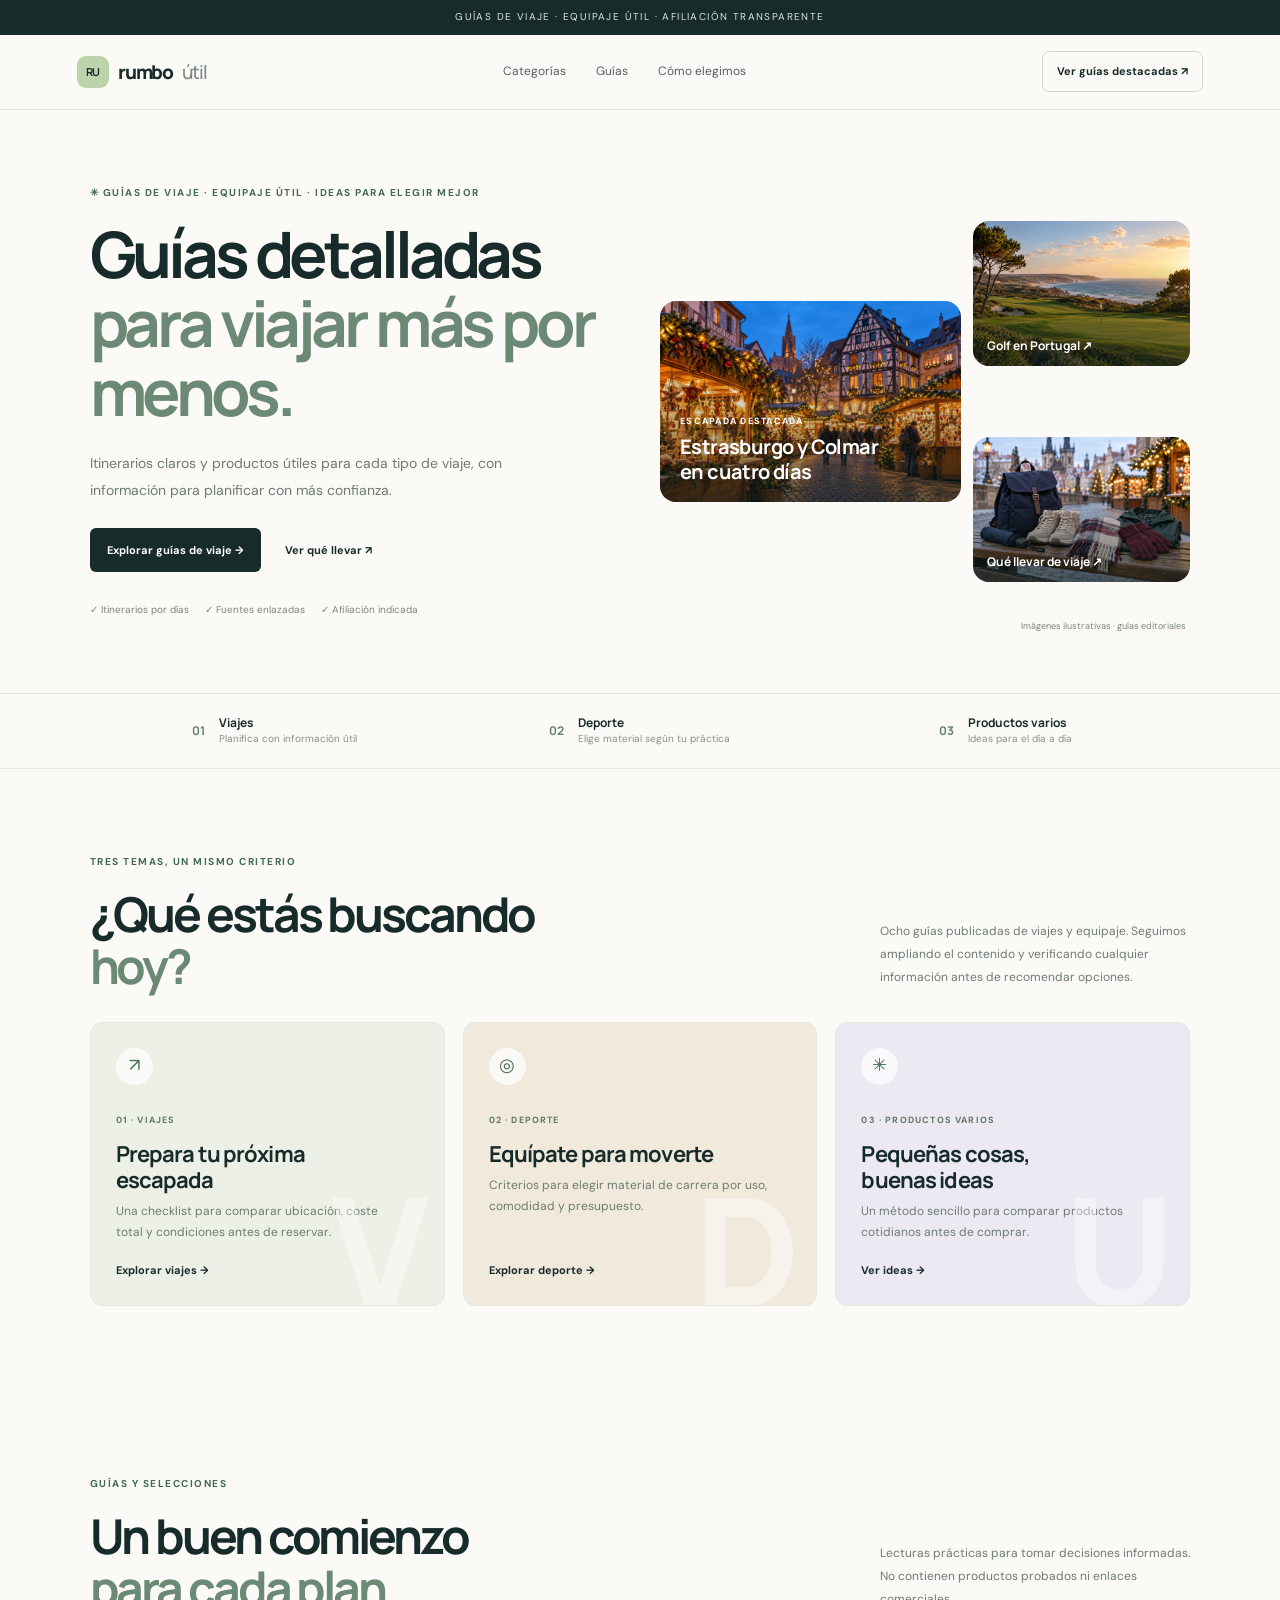
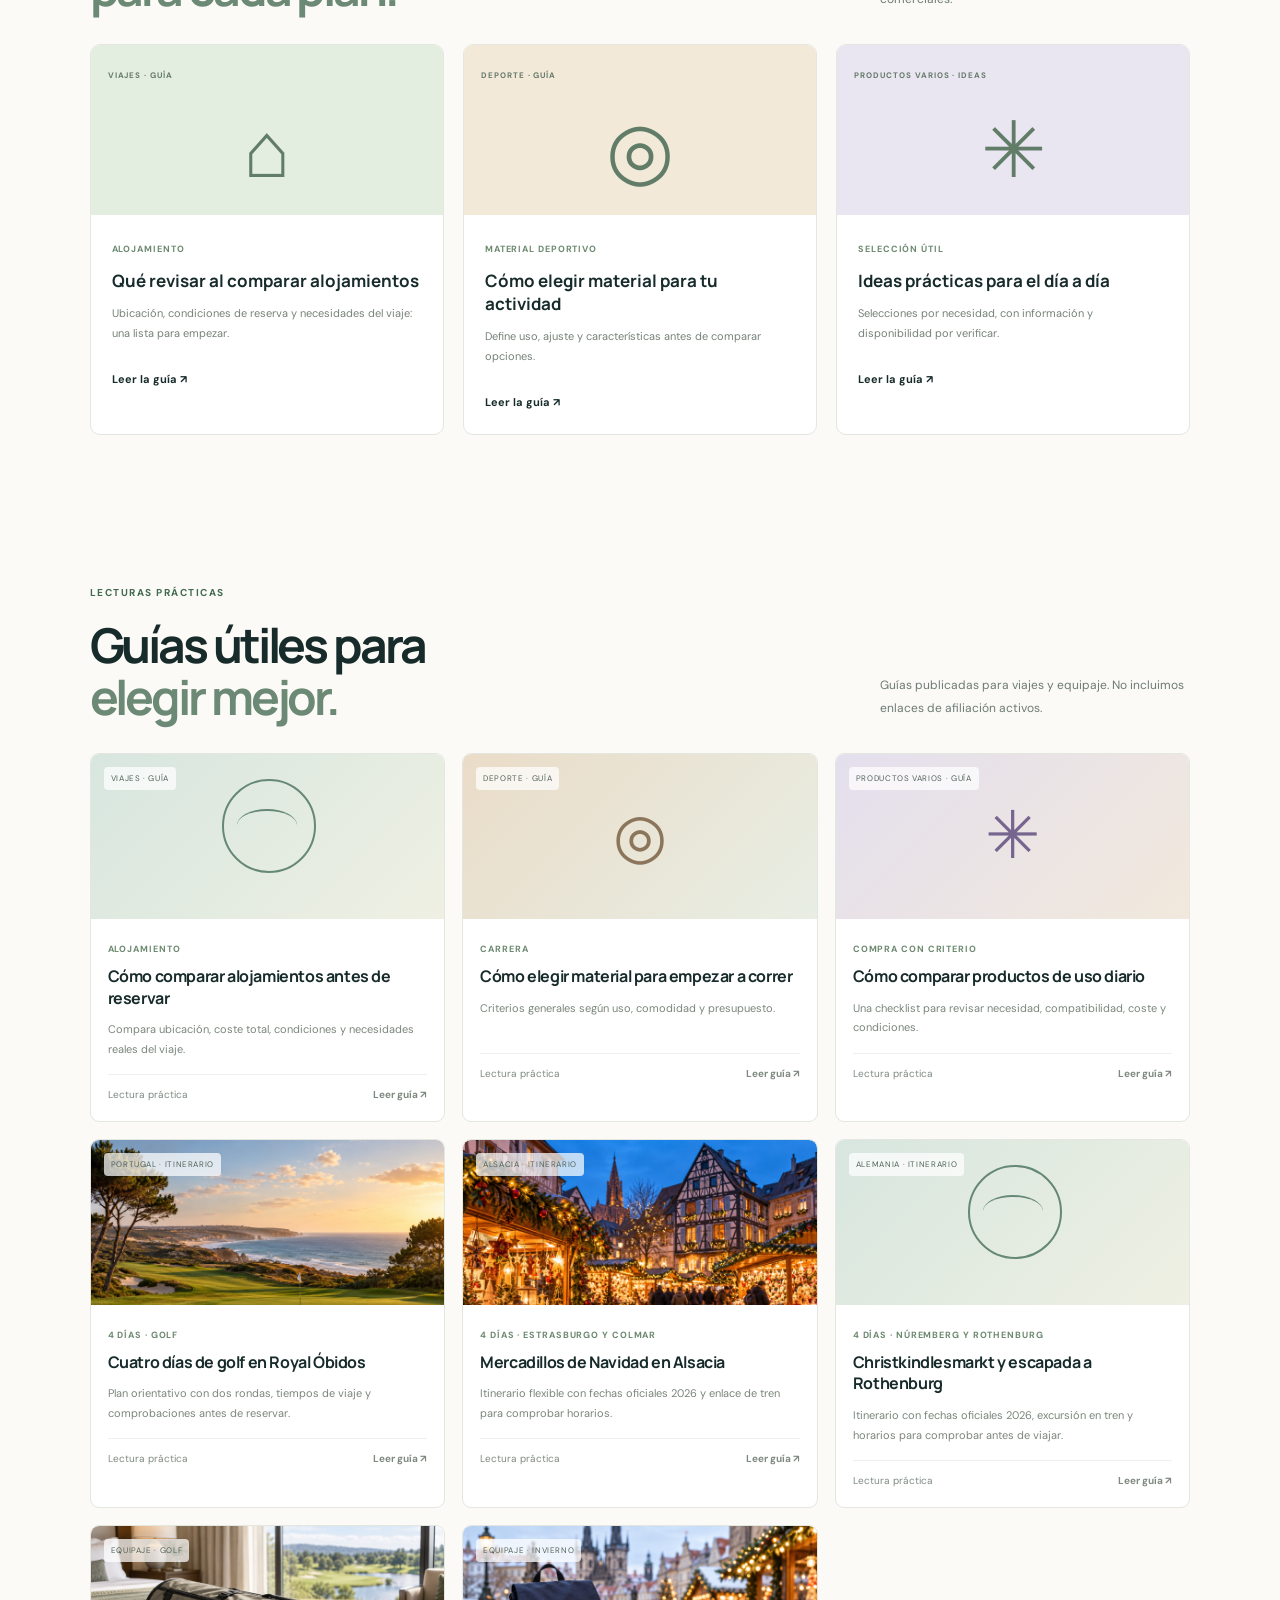
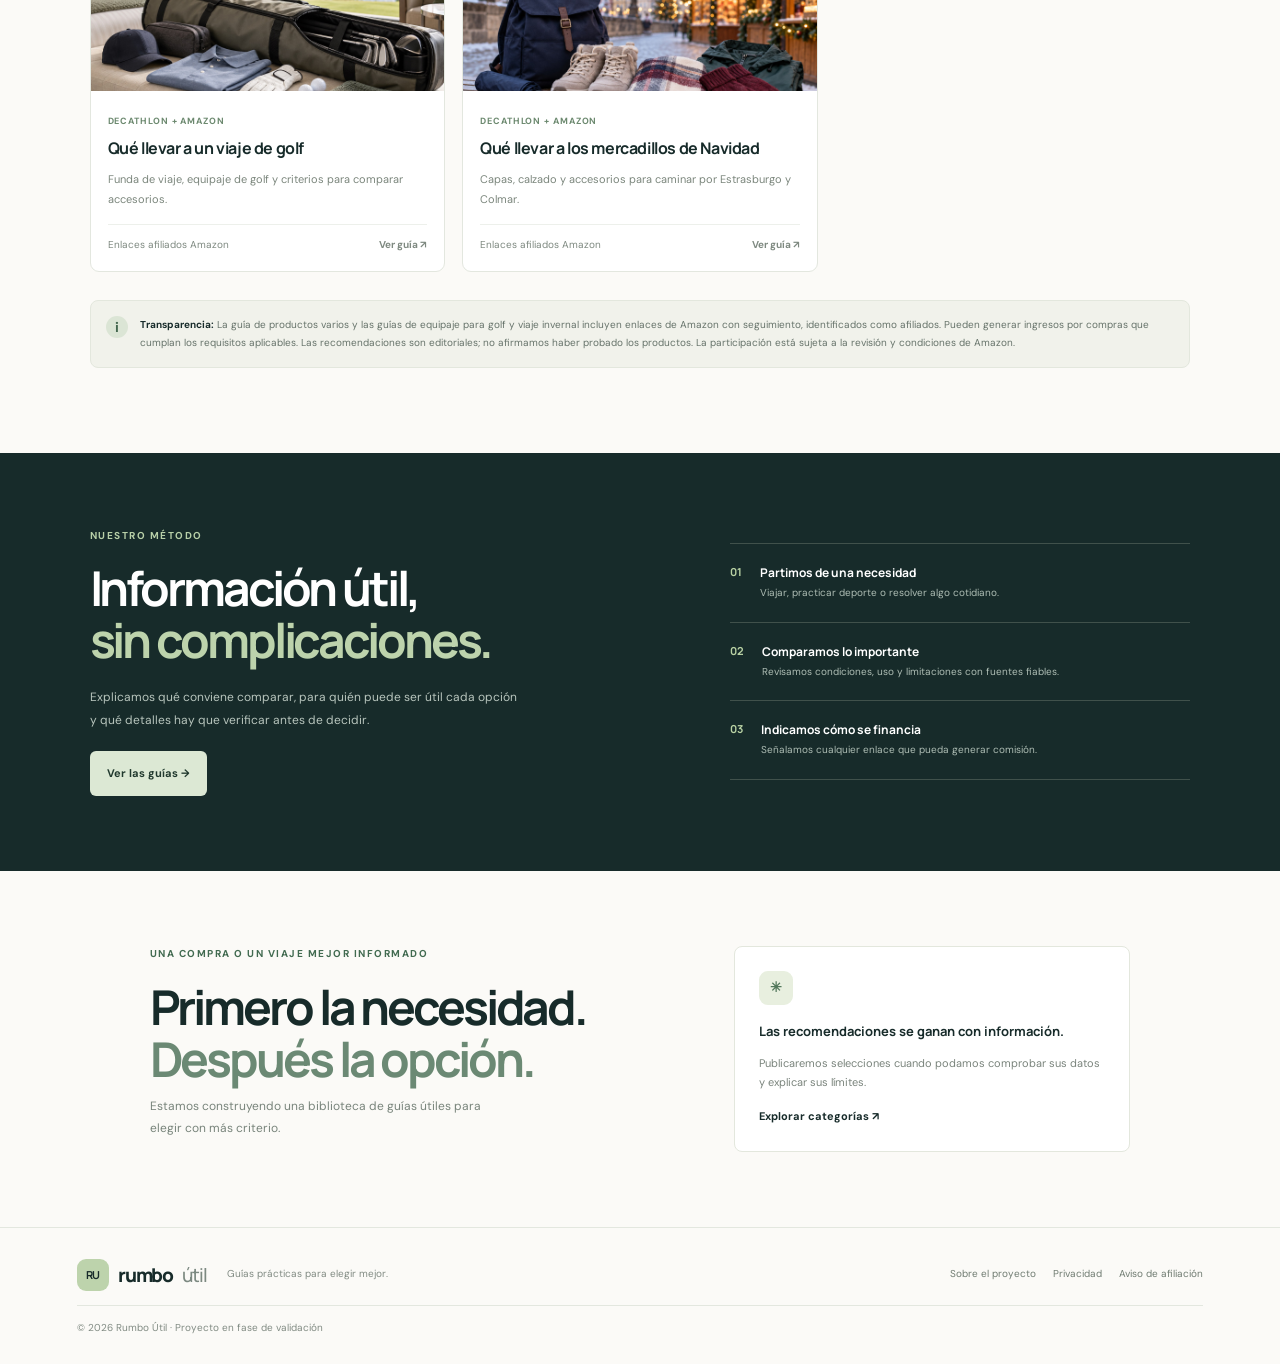
==== commit 45663485: "Link Nuremberg Christmas guide from homepage" ====
--- a/index.html
+++ b/index.html
@@ -15,13 +15,14 @@
 <main>
 <section class="hero home-hero"><div class="home-hero-copy"><p class="eyebrow">✳ GUÍAS DE VIAJE · EQUIPAJE ÚTIL · IDEAS PARA ELEGIR MEJOR</p><h1>Guías detalladas<br><em>para viajar más por menos.</em></h1><p class="intro">Itinerarios claros y productos útiles para cada tipo de viaje, con información para planificar con más confianza.</p><div class="actions"><a class="btn" href="#guias-publicadas">Explorar guías de viaje →</a><a class="link" href="#productos">Ver qué llevar ↗</a></div><div class="trust"><span>✓ Itinerarios por días</span><span>✓ Fuentes enlazadas</span><span>✓ Afiliación indicada</span></div></div><div class="hero-art home-photo-mosaic" aria-label="Imágenes ilustrativas de las guías"><figure class="home-photo-large"><img src="assets/mercadillos-alsacia.jpg" alt="Puestos iluminados en un mercadillo navideño de Alsacia, imagen ilustrativa." width="1536" height="1024" fetchpriority="high"><figcaption><small>ESCAPADA DESTACADA</small><b>Estrasburgo y Colmar<br>en cuatro días</b></figcaption></figure><a class="home-photo-small home-photo-golf" href="viaje-golf-royal-obidos.html"><img src="assets/golf-royal-obidos.jpg" alt="" width="1536" height="1024" loading="lazy"><span>Golf en Portugal ↗</span></a><a class="home-photo-small home-photo-equipaje" href="equipaje-mercadillos-navidad.html"><img src="assets/equipaje-invierno.jpg" alt="" width="1536" height="1024" loading="lazy"><span>Qué llevar de viaje ↗</span></a><span class="home-photo-credit">Imágenes ilustrativas · guías editoriales</span></div></section>
 <section class="strip"><div><b>01</b><span><strong>Viajes</strong><small>Planifica con información útil</small></span></div><div><b>02</b><span><strong>Deporte</strong><small>Elige material según tu práctica</small></span></div><div><b>03</b><span><strong>Productos varios</strong><small>Ideas para el día a día</small></span></div></section>
-<section class="section" id="categorias"><div class="heading"><div><p class="eyebrow">TRES TEMAS, UN MISMO CRITERIO</p><h2>¿Qué estás buscando<br><em>hoy?</em></h2></div><p>Siete guías publicadas de viajes y equipaje. Seguimos ampliando el contenido y verificando cualquier información antes de recomendar opciones.</p></div><div class="category-grid"><a class="category-card travel" href="guia-alojamiento.html"><span class="category-icon">↗</span><small>01 · VIAJES</small><h3>Prepara tu próxima escapada</h3><p>Una checklist para comparar ubicación, coste total y condiciones antes de reservar.</p><span class="category-link">Explorar viajes →</span><b class="category-mark">V</b></a><a class="category-card sport" href="guia-correr.html"><span class="category-icon">◎</span><small>02 · DEPORTE</small><h3>Equípate para moverte</h3><p>Criterios para elegir material de carrera por uso, comodidad y presupuesto.</p><span class="category-link">Explorar deporte →</span><b class="category-mark">D</b></a><a class="category-card assorted" href="guia-productos.html"><span class="category-icon">✳</span><small>03 · PRODUCTOS VARIOS</small><h3>Pequeñas cosas, buenas ideas</h3><p>Un método sencillo para comparar productos cotidianos antes de comprar.</p><span class="category-link">Ver ideas →</span><b class="category-mark">U</b></a></div></section><section class="section" id="guias"><div class="heading"><div><p class="eyebrow">GUÍAS Y SELECCIONES</p><h2>Un buen comienzo<br><em>para cada plan.</em></h2></div><p>Lecturas prácticas para tomar decisiones informadas. No contienen productos probados ni enlaces comerciales.</p></div><div class="guides category-guides"><article><div class="visual green"><span>VIAJES · GUÍA</span><div class="guide-symbol">⌂</div></div><div class="pad"><small>ALOJAMIENTO</small><h3>Qué revisar al comparar alojamientos</h3><p>Ubicación, condiciones de reserva y necesidades del viaje: una lista para empezar.</p><a class="arrow" href="guia-alojamiento.html">Leer la guía ↗</a></div></article><article><div class="visual sand"><span>DEPORTE · GUÍA</span><div class="guide-symbol">◎</div></div><div class="pad"><small>MATERIAL DEPORTIVO</small><h3>Cómo elegir material para tu actividad</h3><p>Define uso, ajuste y características antes de comparar opciones.</p><a class="arrow" href="guia-correr.html">Leer la guía ↗</a></div></article><article><div class="visual lilac"><span>PRODUCTOS VARIOS · IDEAS</span><div class="guide-symbol">✳</div></div><div class="pad"><small>SELECCIÓN ÚTIL</small><h3>Ideas prácticas para el día a día</h3><p>Selecciones por necesidad, con información y disponibilidad por verificar.</p><a class="arrow" href="guia-productos.html">Leer la guía ↗</a></div></article></div></section>
+<section class="section" id="categorias"><div class="heading"><div><p class="eyebrow">TRES TEMAS, UN MISMO CRITERIO</p><h2>¿Qué estás buscando<br><em>hoy?</em></h2></div><p>Ocho guías publicadas de viajes y equipaje. Seguimos ampliando el contenido y verificando cualquier información antes de recomendar opciones.</p></div><div class="category-grid"><a class="category-card travel" href="guia-alojamiento.html"><span class="category-icon">↗</span><small>01 · VIAJES</small><h3>Prepara tu próxima escapada</h3><p>Una checklist para comparar ubicación, coste total y condiciones antes de reservar.</p><span class="category-link">Explorar viajes →</span><b class="category-mark">V</b></a><a class="category-card sport" href="guia-correr.html"><span class="category-icon">◎</span><small>02 · DEPORTE</small><h3>Equípate para moverte</h3><p>Criterios para elegir material de carrera por uso, comodidad y presupuesto.</p><span class="category-link">Explorar deporte →</span><b class="category-mark">D</b></a><a class="category-card assorted" href="guia-productos.html"><span class="category-icon">✳</span><small>03 · PRODUCTOS VARIOS</small><h3>Pequeñas cosas, buenas ideas</h3><p>Un método sencillo para comparar productos cotidianos antes de comprar.</p><span class="category-link">Ver ideas →</span><b class="category-mark">U</b></a></div></section><section class="section" id="guias"><div class="heading"><div><p class="eyebrow">GUÍAS Y SELECCIONES</p><h2>Un buen comienzo<br><em>para cada plan.</em></h2></div><p>Lecturas prácticas para tomar decisiones informadas. No contienen productos probados ni enlaces comerciales.</p></div><div class="guides category-guides"><article><div class="visual green"><span>VIAJES · GUÍA</span><div class="guide-symbol">⌂</div></div><div class="pad"><small>ALOJAMIENTO</small><h3>Qué revisar al comparar alojamientos</h3><p>Ubicación, condiciones de reserva y necesidades del viaje: una lista para empezar.</p><a class="arrow" href="guia-alojamiento.html">Leer la guía ↗</a></div></article><article><div class="visual sand"><span>DEPORTE · GUÍA</span><div class="guide-symbol">◎</div></div><div class="pad"><small>MATERIAL DEPORTIVO</small><h3>Cómo elegir material para tu actividad</h3><p>Define uso, ajuste y características antes de comparar opciones.</p><a class="arrow" href="guia-correr.html">Leer la guía ↗</a></div></article><article><div class="visual lilac"><span>PRODUCTOS VARIOS · IDEAS</span><div class="guide-symbol">✳</div></div><div class="pad"><small>SELECCIÓN ÚTIL</small><h3>Ideas prácticas para el día a día</h3><p>Selecciones por necesidad, con información y disponibilidad por verificar.</p><a class="arrow" href="guia-productos.html">Leer la guía ↗</a></div></article></div></section>
 <section class="section products" id="productos"><div class="heading"><div><p class="eyebrow">LECTURAS PRÁCTICAS</p><h2>Guías útiles para<br><em>elegir mejor.</em></h2></div><p>Guías publicadas para viajes y equipaje. No incluimos enlaces de afiliación activos.</p></div><div class="grid" id="guias-publicadas">
 <article class="product"><a class="guide-product-link" href="guia-alojamiento.html"><div class="art travel"><span class="tag">VIAJES · GUÍA</span><div class="shape travel"></div></div><div class="product-info"><small>ALOJAMIENTO</small><h3>Cómo comparar alojamientos antes de reservar</h3><p>Compara ubicación, coste total, condiciones y necesidades reales del viaje.</p><div class="product-meta"><span>Lectura práctica</span><span class="guide-read">Leer guía ↗</span></div></div></a></article>
 <article class="product"><a class="guide-product-link" href="guia-correr.html"><div class="art sport"><span class="tag">DEPORTE · GUÍA</span><div class="shape sport"></div></div><div class="product-info"><small>CARRERA</small><h3>Cómo elegir material para empezar a correr</h3><p>Criterios generales según uso, comodidad y presupuesto.</p><div class="product-meta"><span>Lectura práctica</span><span class="guide-read">Leer guía ↗</span></div></div></a></article>
 <article class="product"><a class="guide-product-link" href="guia-productos.html"><div class="art useful"><span class="tag">PRODUCTOS VARIOS · GUÍA</span><div class="shape useful"></div></div><div class="product-info"><small>COMPRA CON CRITERIO</small><h3>Cómo comparar productos de uso diario</h3><p>Una checklist para revisar necesidad, compatibilidad, coste y condiciones.</p><div class="product-meta"><span>Lectura práctica</span><span class="guide-read">Leer guía ↗</span></div></div></a></article>
 <article class="product"><a class="guide-product-link" href="viaje-golf-royal-obidos.html"><div class="art travel"><span class="tag">PORTUGAL · ITINERARIO</span><img class="guide-card-photo" src="assets/golf-royal-obidos.jpg" alt="" loading="lazy" width="1536" height="1024"></div><div class="product-info"><small>4 DÍAS · GOLF</small><h3>Cuatro días de golf en Royal Óbidos</h3><p>Plan orientativo con dos rondas, tiempos de viaje y comprobaciones antes de reservar.</p><div class="product-meta"><span>Lectura práctica</span><span class="guide-read">Leer guía ↗</span></div></div></a></article>
 <article class="product"><a class="guide-product-link" href="mercadillos-navidad-alsacia.html"><div class="art travel"><span class="tag">ALSACIA · ITINERARIO</span><img class="guide-card-photo" src="assets/mercadillos-alsacia.jpg" alt="" loading="lazy" width="1536" height="1024"></div><div class="product-info"><small>4 DÍAS · ESTRASBURGO Y COLMAR</small><h3>Mercadillos de Navidad en Alsacia</h3><p>Itinerario flexible con fechas oficiales 2026 y enlace de tren para comprobar horarios.</p><div class="product-meta"><span>Lectura práctica</span><span class="guide-read">Leer guía ↗</span></div></div></a></article>
+<article class="product"><a class="guide-product-link" href="mercadillo-navidad-nuremberg-rothenburg.html"><div class="art travel"><span class="tag">ALEMANIA · ITINERARIO</span><div class="shape travel"></div></div><div class="product-info"><small>4 DÍAS · NÚREMBERG Y ROTHENBURG</small><h3>Christkindlesmarkt y escapada a Rothenburg</h3><p>Itinerario con fechas oficiales 2026, excursión en tren y horarios para comprobar antes de viajar.</p><div class="product-meta"><span>Lectura práctica</span><span class="guide-read">Leer guía ↗</span></div></div></a></article>
 <article class="product"><a class="guide-product-link" href="equipaje-golf-portugal.html"><div class="art sport"><span class="tag">EQUIPAJE · GOLF</span><img class="guide-card-photo" src="assets/equipaje-golf.jpg" alt="" loading="lazy" width="1536" height="1024"></div><div class="product-info"><small>DECATHLON + AMAZON</small><h3>Qué llevar a un viaje de golf</h3><p>Funda de viaje, equipaje de golf y criterios para comparar accesorios.</p><div class="product-meta"><span>Enlaces afiliados Amazon</span><span class="guide-read">Ver guía ↗</span></div></div></a></article>
 <article class="product"><a class="guide-product-link" href="equipaje-mercadillos-navidad.html"><div class="art useful"><span class="tag">EQUIPAJE · INVIERNO</span><img class="guide-card-photo" src="assets/equipaje-invierno.jpg" alt="" loading="lazy" width="1536" height="1024"></div><div class="product-info"><small>DECATHLON + AMAZON</small><h3>Qué llevar a los mercadillos de Navidad</h3><p>Capas, calzado y accesorios para caminar por Estrasburgo y Colmar.</p><div class="product-meta"><span>Enlaces afiliados Amazon</span><span class="guide-read">Ver guía ↗</span></div></div></a></article></div><aside id="transparencia"><b>i</b><p><strong>Transparencia:</strong> La guía de productos varios y las guías de equipaje para golf y viaje invernal incluyen enlaces de Amazon con seguimiento, identificados como afiliados. Pueden generar ingresos por compras que cumplan los requisitos aplicables. Las recomendaciones son editoriales; no afirmamos haber probado los productos. La participación está sujeta a la revisión y condiciones de Amazon.</p></aside></section>
 <section class="method" id="metodo"><div><p class="eyebrow">NUESTRO MÉTODO</p><h2>Información útil,<br><em>sin complicaciones.</em></h2><p>Explicamos qué conviene comparar, para quién puede ser útil cada opción y qué detalles hay que verificar antes de decidir.</p><a class="btn light" href="#guias">Ver las guías →</a></div><div class="steps"><article><b>01</b><span><strong>Partimos de una necesidad</strong><small>Viajar, practicar deporte o resolver algo cotidiano.</small></span></article><article><b>02</b><span><strong>Comparamos lo importante</strong><small>Revisamos condiciones, uso y limitaciones con fuentes fiables.</small></span></article><article><b>03</b><span><strong>Indicamos cómo se financia</strong><small>Señalamos cualquier enlace que pueda generar comisión.</small></span></article></div></section>
--- a/categories.css
+++ b/categories.css
@@ -70,3 +70,19 @@
 .home-hero .trust span{white-space:nowrap}
 @media(max-width:850px){.home-photo-mosaic{max-width:600px}}
 @media(max-width:560px){.home-photo-mosaic{height:290px;grid-template-columns:1.2fr .8fr;gap:8px}.home-photo-large,.home-photo-small{border-radius:11px}.home-photo-large figcaption{left:13px;bottom:12px}.home-photo-large figcaption b{font-size:16px}.home-photo-large figcaption small{font-size:7px}.home-photo-small span{left:9px;bottom:9px;font-size:10px}.home-photo-credit{bottom:-20px;font-size:8px}}
+
+/* Affiliate recommendations: clean catalog grid, without a colored outer panel */
+.article-check.affiliate-section{background:transparent;border:0;border-radius:0;padding:0;margin:38px 0}
+.affiliate-section h3{margin:0 0 20px}
+.affiliate-products{display:grid;grid-template-columns:repeat(2,minmax(0,1fr));gap:18px}
+.affiliate-product{background:#fff;border:1px solid #e4e7e1;border-radius:8px;overflow:hidden;min-width:0;transition:box-shadow .18s,transform .18s}
+.affiliate-product:hover{transform:translateY(-2px);box-shadow:0 10px 24px #25392b0c}
+.affiliate-product-visual{display:flex;align-items:center;justify-content:center;aspect-ratio:1.45;height:auto;overflow:hidden;background:#fff}
+.affiliate-product-visual img{display:block;width:100%;height:100%;object-fit:contain;padding:12px}
+.affiliate-product-copy{padding:14px 16px 17px}
+.affiliate-product-copy h4{font:700 15px/1.4 Manrope,Arial;margin:0 0 7px}
+.affiliate-product-copy h4 a:hover,.affiliate-product-copy p a:hover{text-decoration:underline;text-decoration-color:#7d9b81;text-underline-offset:3px}
+.affiliate-product-copy p{font-size:11px;line-height:1.65;color:#748078;margin:0}
+.affiliate-product-copy p a{color:inherit}
+.affiliate-image-note{font-size:10px;color:#77847a;margin:13px 0 0!important}
+@media(max-width:560px){.affiliate-products{grid-template-columns:1fr;gap:14px}.affiliate-product-visual{aspect-ratio:1.8}.affiliate-product-copy{padding:13px 14px 15px}}
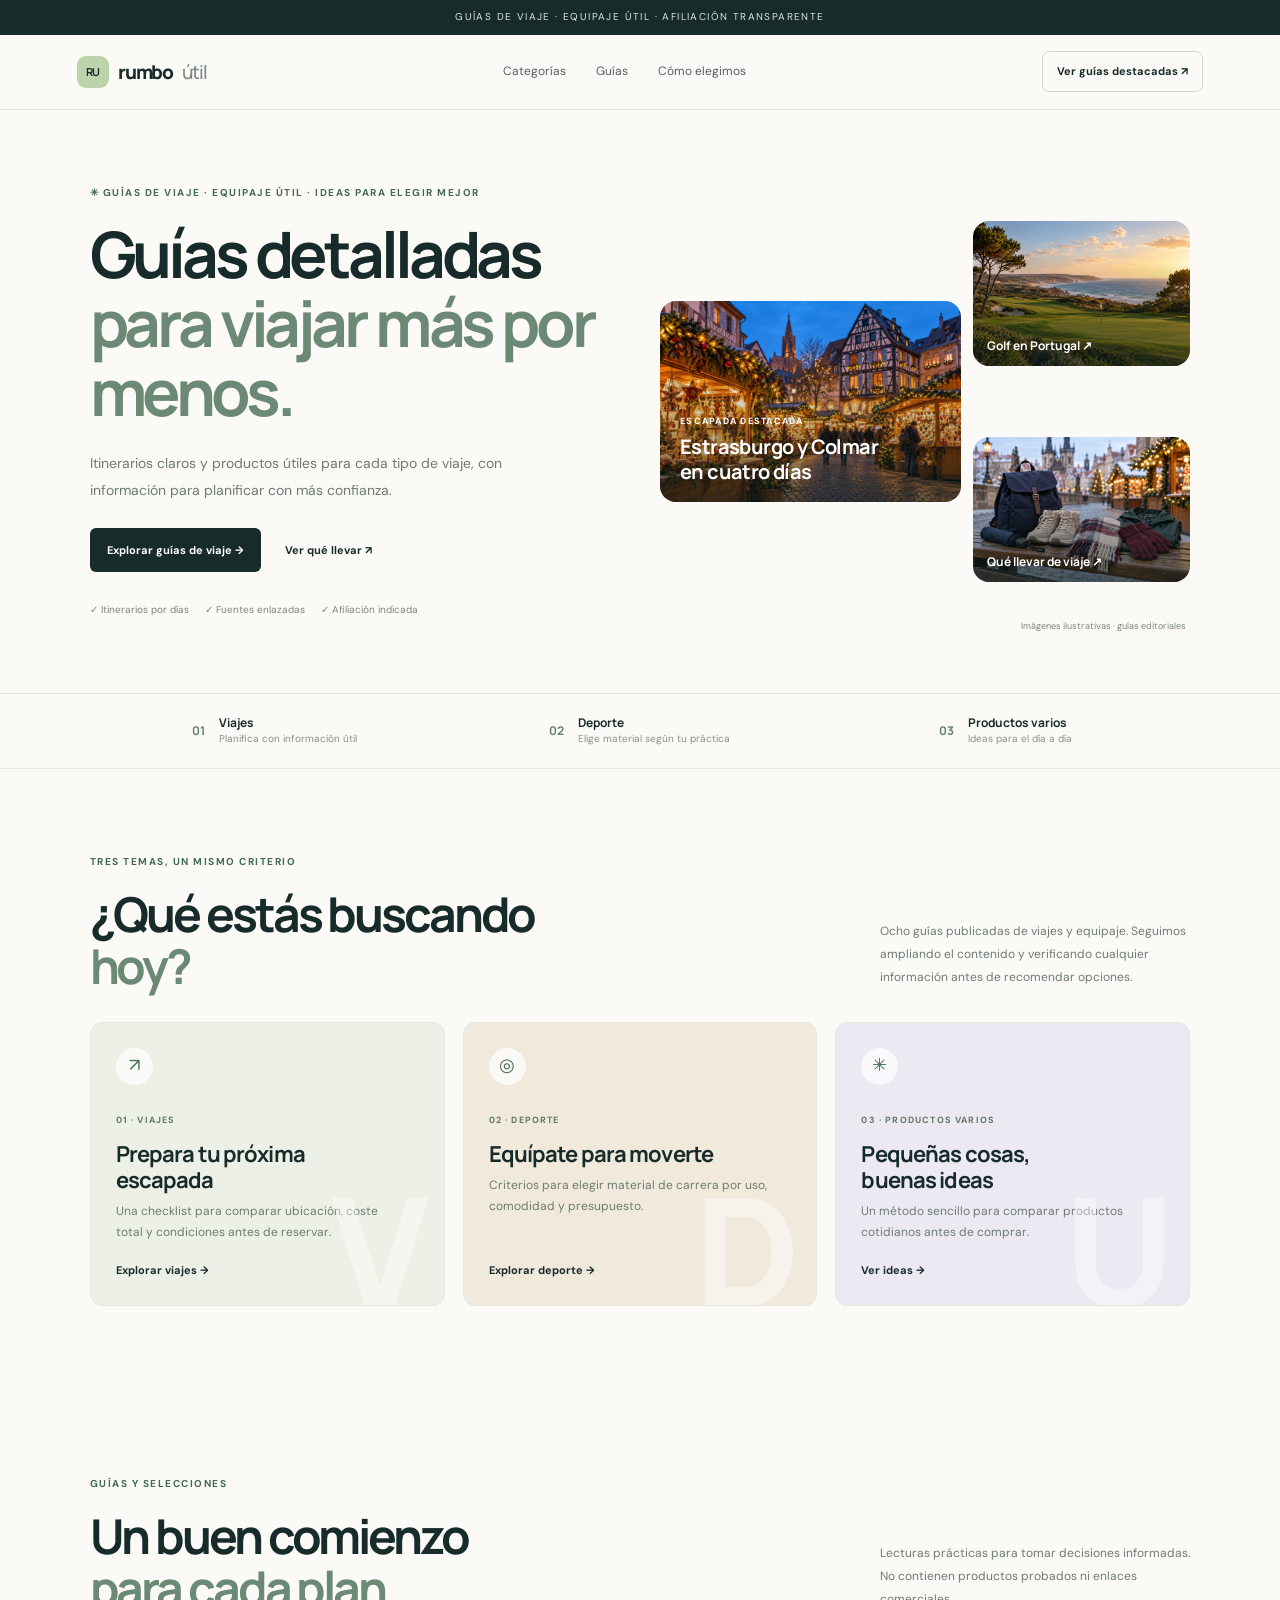
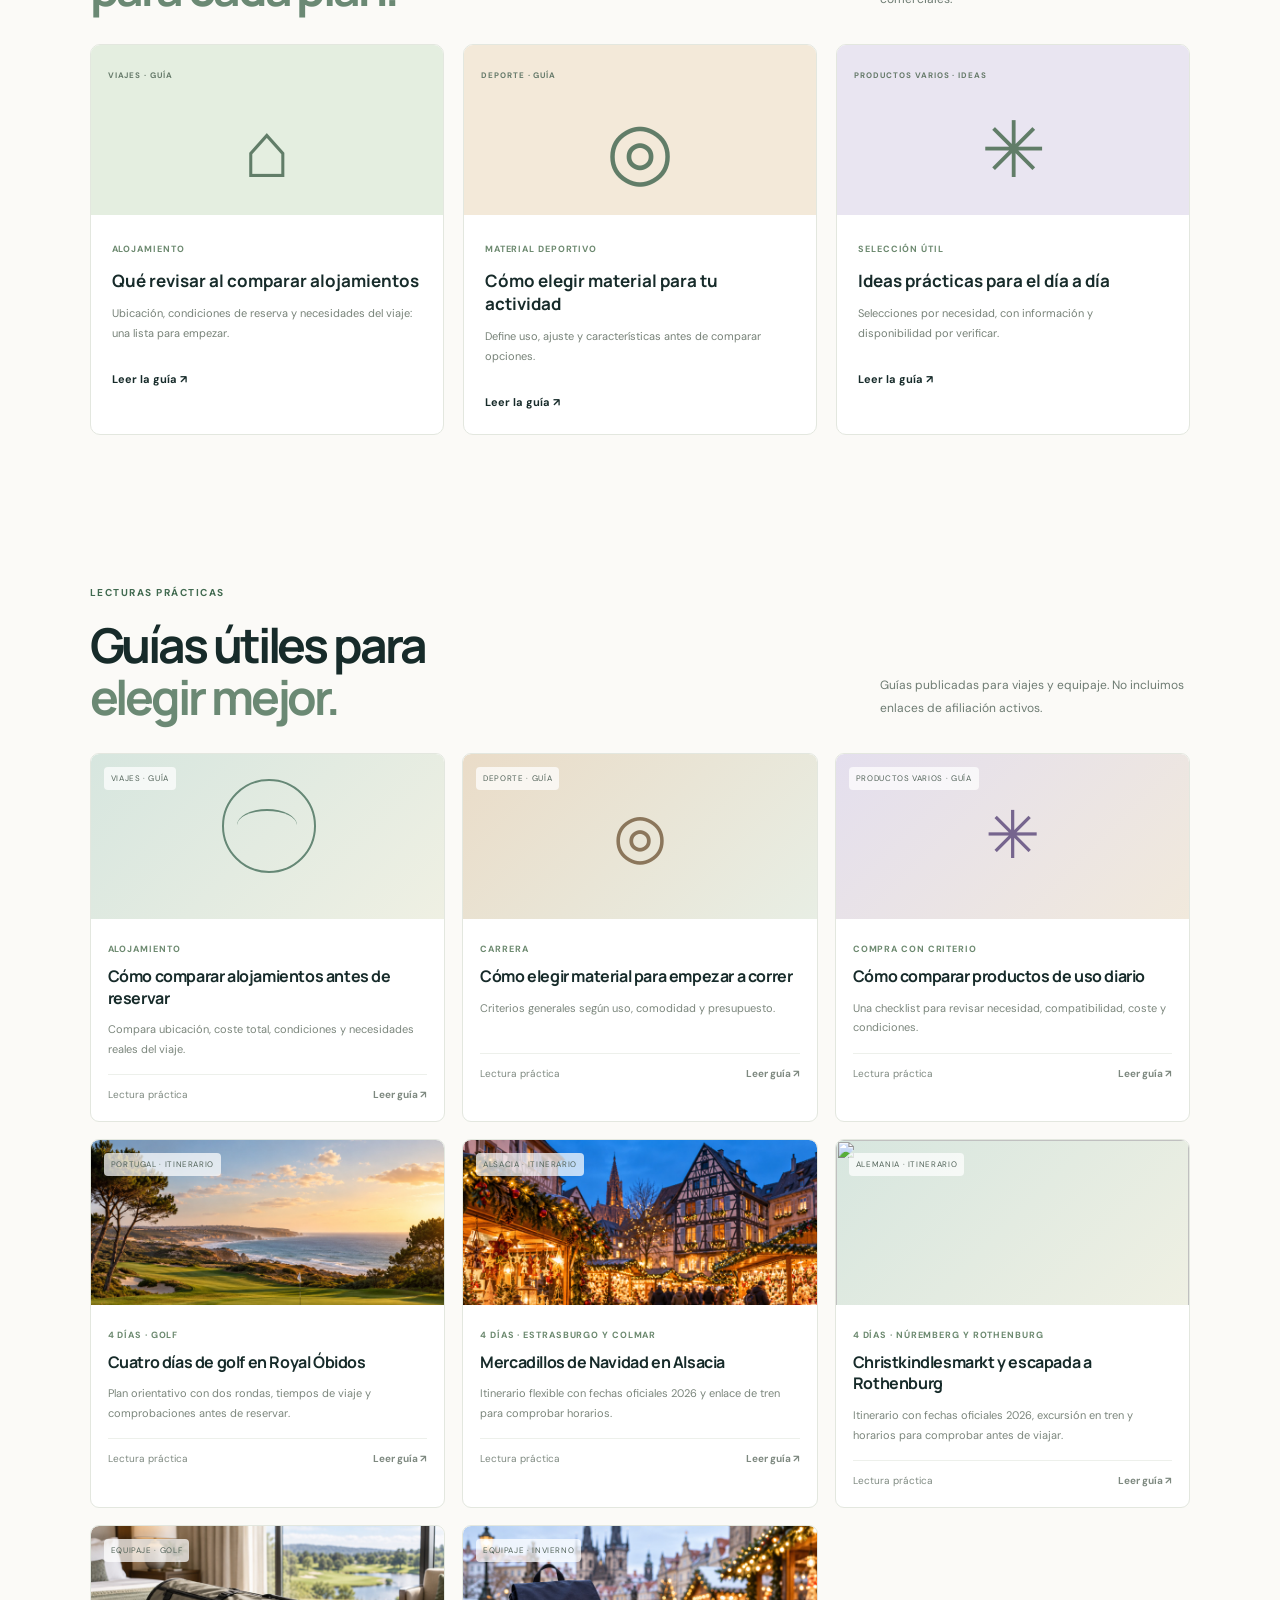
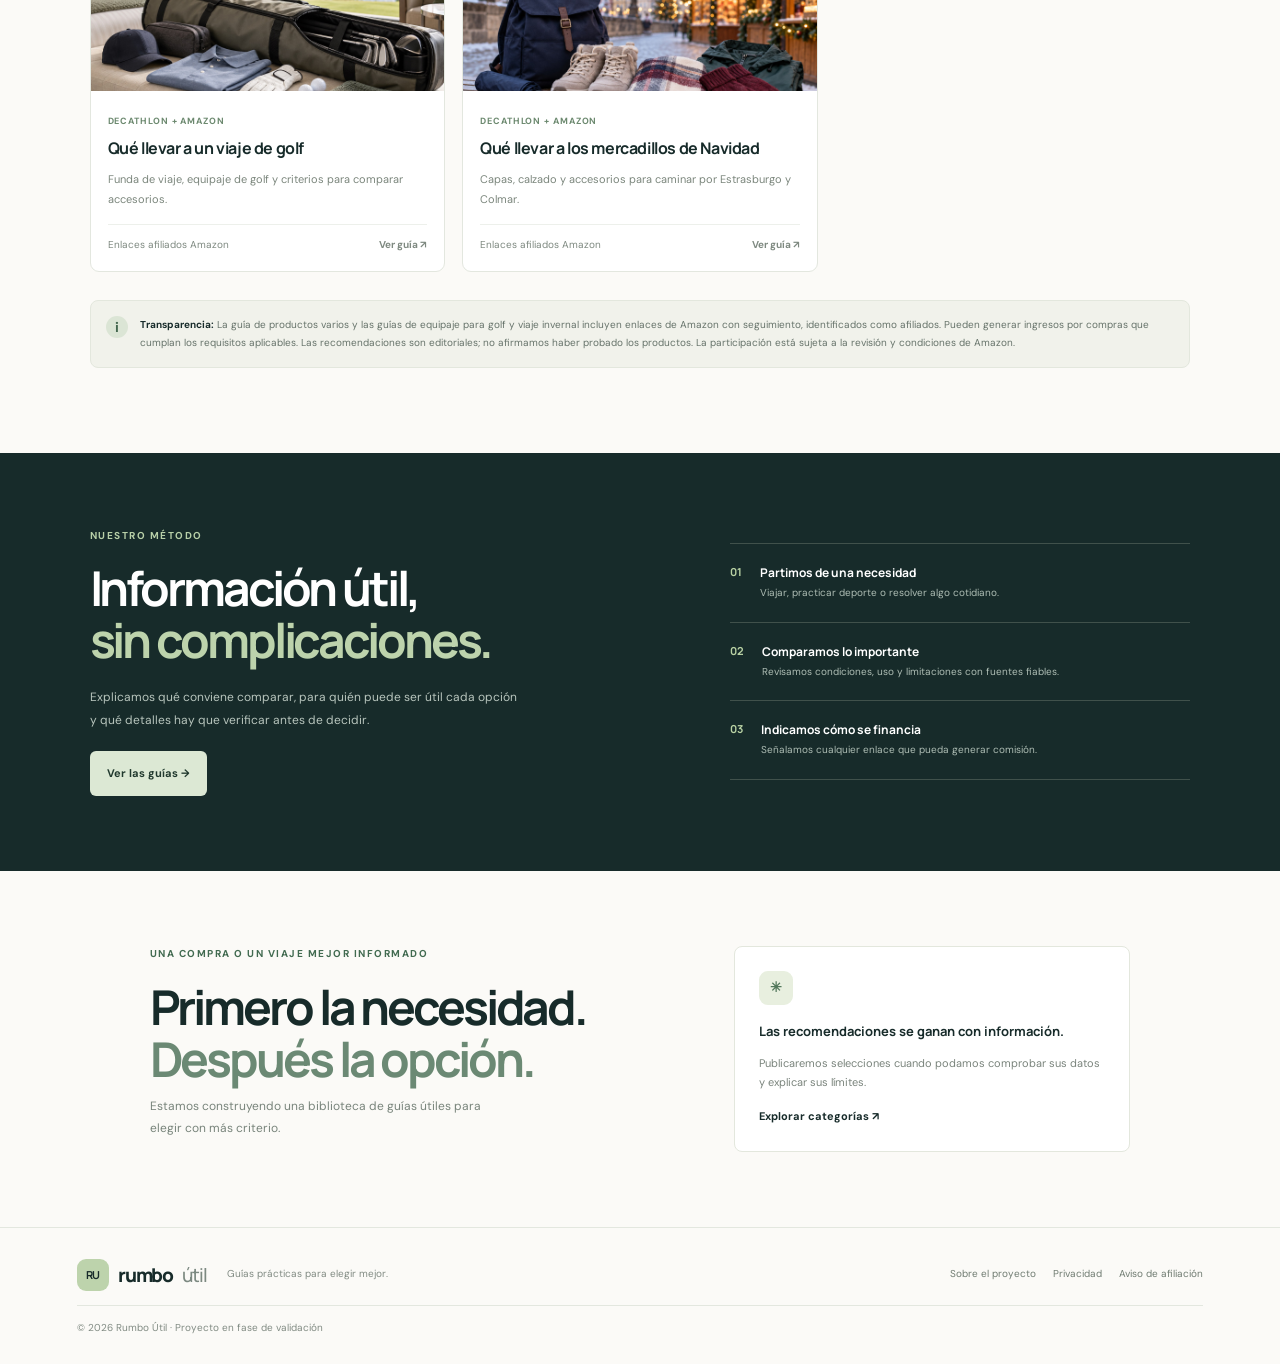
==== commit ffc34616: "Show Nuremberg image on homepage guide card" ====
--- a/index.html
+++ b/index.html
@@ -22,7 +22,7 @@
 <article class="product"><a class="guide-product-link" href="guia-productos.html"><div class="art useful"><span class="tag">PRODUCTOS VARIOS · GUÍA</span><div class="shape useful"></div></div><div class="product-info"><small>COMPRA CON CRITERIO</small><h3>Cómo comparar productos de uso diario</h3><p>Una checklist para revisar necesidad, compatibilidad, coste y condiciones.</p><div class="product-meta"><span>Lectura práctica</span><span class="guide-read">Leer guía ↗</span></div></div></a></article>
 <article class="product"><a class="guide-product-link" href="viaje-golf-royal-obidos.html"><div class="art travel"><span class="tag">PORTUGAL · ITINERARIO</span><img class="guide-card-photo" src="assets/golf-royal-obidos.jpg" alt="" loading="lazy" width="1536" height="1024"></div><div class="product-info"><small>4 DÍAS · GOLF</small><h3>Cuatro días de golf en Royal Óbidos</h3><p>Plan orientativo con dos rondas, tiempos de viaje y comprobaciones antes de reservar.</p><div class="product-meta"><span>Lectura práctica</span><span class="guide-read">Leer guía ↗</span></div></div></a></article>
 <article class="product"><a class="guide-product-link" href="mercadillos-navidad-alsacia.html"><div class="art travel"><span class="tag">ALSACIA · ITINERARIO</span><img class="guide-card-photo" src="assets/mercadillos-alsacia.jpg" alt="" loading="lazy" width="1536" height="1024"></div><div class="product-info"><small>4 DÍAS · ESTRASBURGO Y COLMAR</small><h3>Mercadillos de Navidad en Alsacia</h3><p>Itinerario flexible con fechas oficiales 2026 y enlace de tren para comprobar horarios.</p><div class="product-meta"><span>Lectura práctica</span><span class="guide-read">Leer guía ↗</span></div></div></a></article>
-<article class="product"><a class="guide-product-link" href="mercadillo-navidad-nuremberg-rothenburg.html"><div class="art travel"><span class="tag">ALEMANIA · ITINERARIO</span><div class="shape travel"></div></div><div class="product-info"><small>4 DÍAS · NÚREMBERG Y ROTHENBURG</small><h3>Christkindlesmarkt y escapada a Rothenburg</h3><p>Itinerario con fechas oficiales 2026, excursión en tren y horarios para comprobar antes de viajar.</p><div class="product-meta"><span>Lectura práctica</span><span class="guide-read">Leer guía ↗</span></div></div></a></article>
+<article class="product"><a class="guide-product-link" href="mercadillo-navidad-nuremberg-rothenburg.html"><div class="art travel"><span class="tag">ALEMANIA · ITINERARIO</span><img class="guide-card-photo" src="assets/nuremberg-christkindlesmarkt.jpg" alt="" loading="lazy" width="1536" height="1024"></div><div class="product-info"><small>4 DÍAS · NÚREMBERG Y ROTHENBURG</small><h3>Christkindlesmarkt y escapada a Rothenburg</h3><p>Itinerario con fechas oficiales 2026, excursión en tren y horarios para comprobar antes de viajar.</p><div class="product-meta"><span>Lectura práctica</span><span class="guide-read">Leer guía ↗</span></div></div></a></article>
 <article class="product"><a class="guide-product-link" href="equipaje-golf-portugal.html"><div class="art sport"><span class="tag">EQUIPAJE · GOLF</span><img class="guide-card-photo" src="assets/equipaje-golf.jpg" alt="" loading="lazy" width="1536" height="1024"></div><div class="product-info"><small>DECATHLON + AMAZON</small><h3>Qué llevar a un viaje de golf</h3><p>Funda de viaje, equipaje de golf y criterios para comparar accesorios.</p><div class="product-meta"><span>Enlaces afiliados Amazon</span><span class="guide-read">Ver guía ↗</span></div></div></a></article>
 <article class="product"><a class="guide-product-link" href="equipaje-mercadillos-navidad.html"><div class="art useful"><span class="tag">EQUIPAJE · INVIERNO</span><img class="guide-card-photo" src="assets/equipaje-invierno.jpg" alt="" loading="lazy" width="1536" height="1024"></div><div class="product-info"><small>DECATHLON + AMAZON</small><h3>Qué llevar a los mercadillos de Navidad</h3><p>Capas, calzado y accesorios para caminar por Estrasburgo y Colmar.</p><div class="product-meta"><span>Enlaces afiliados Amazon</span><span class="guide-read">Ver guía ↗</span></div></div></a></article></div><aside id="transparencia"><b>i</b><p><strong>Transparencia:</strong> La guía de productos varios y las guías de equipaje para golf y viaje invernal incluyen enlaces de Amazon con seguimiento, identificados como afiliados. Pueden generar ingresos por compras que cumplan los requisitos aplicables. Las recomendaciones son editoriales; no afirmamos haber probado los productos. La participación está sujeta a la revisión y condiciones de Amazon.</p></aside></section>
 <section class="method" id="metodo"><div><p class="eyebrow">NUESTRO MÉTODO</p><h2>Información útil,<br><em>sin complicaciones.</em></h2><p>Explicamos qué conviene comparar, para quién puede ser útil cada opción y qué detalles hay que verificar antes de decidir.</p><a class="btn light" href="#guias">Ver las guías →</a></div><div class="steps"><article><b>01</b><span><strong>Partimos de una necesidad</strong><small>Viajar, practicar deporte o resolver algo cotidiano.</small></span></article><article><b>02</b><span><strong>Comparamos lo importante</strong><small>Revisamos condiciones, uso y limitaciones con fuentes fiables.</small></span></article><article><b>03</b><span><strong>Indicamos cómo se financia</strong><small>Señalamos cualquier enlace que pueda generar comisión.</small></span></article></div></section>
